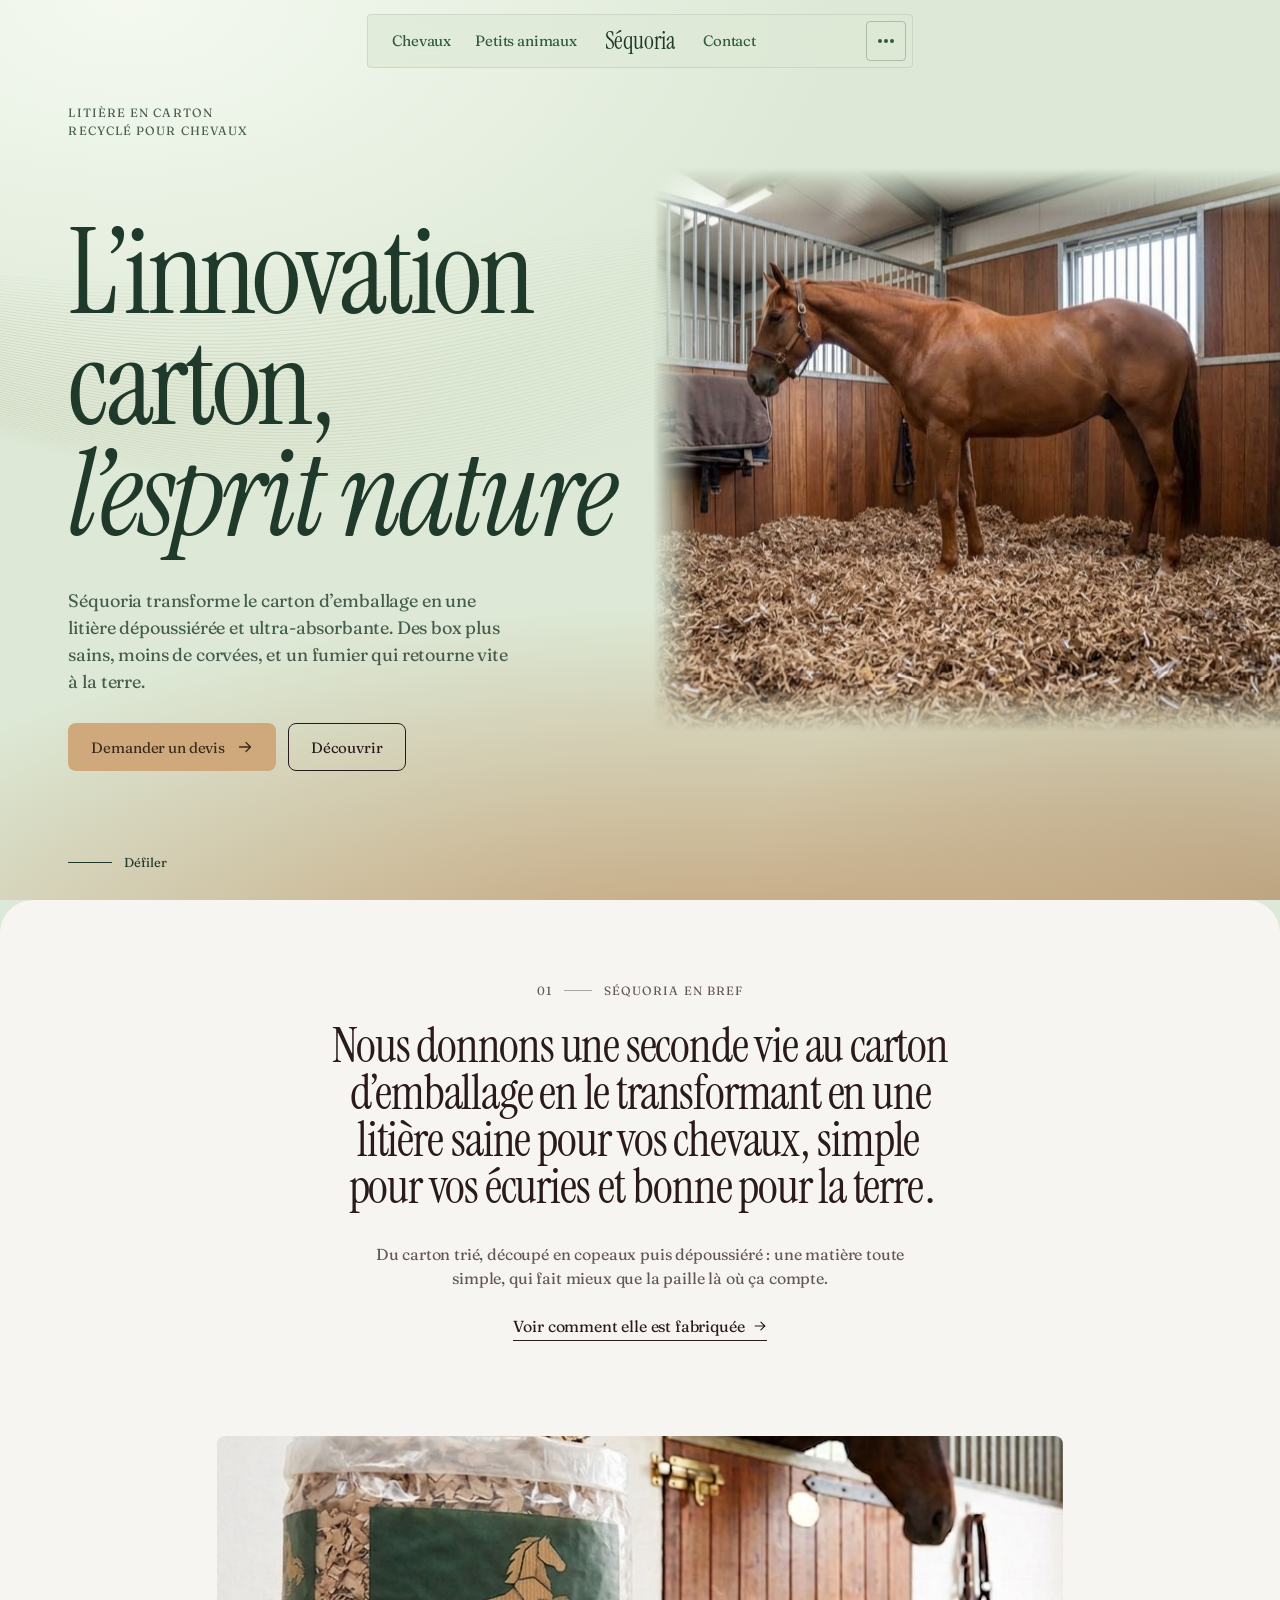
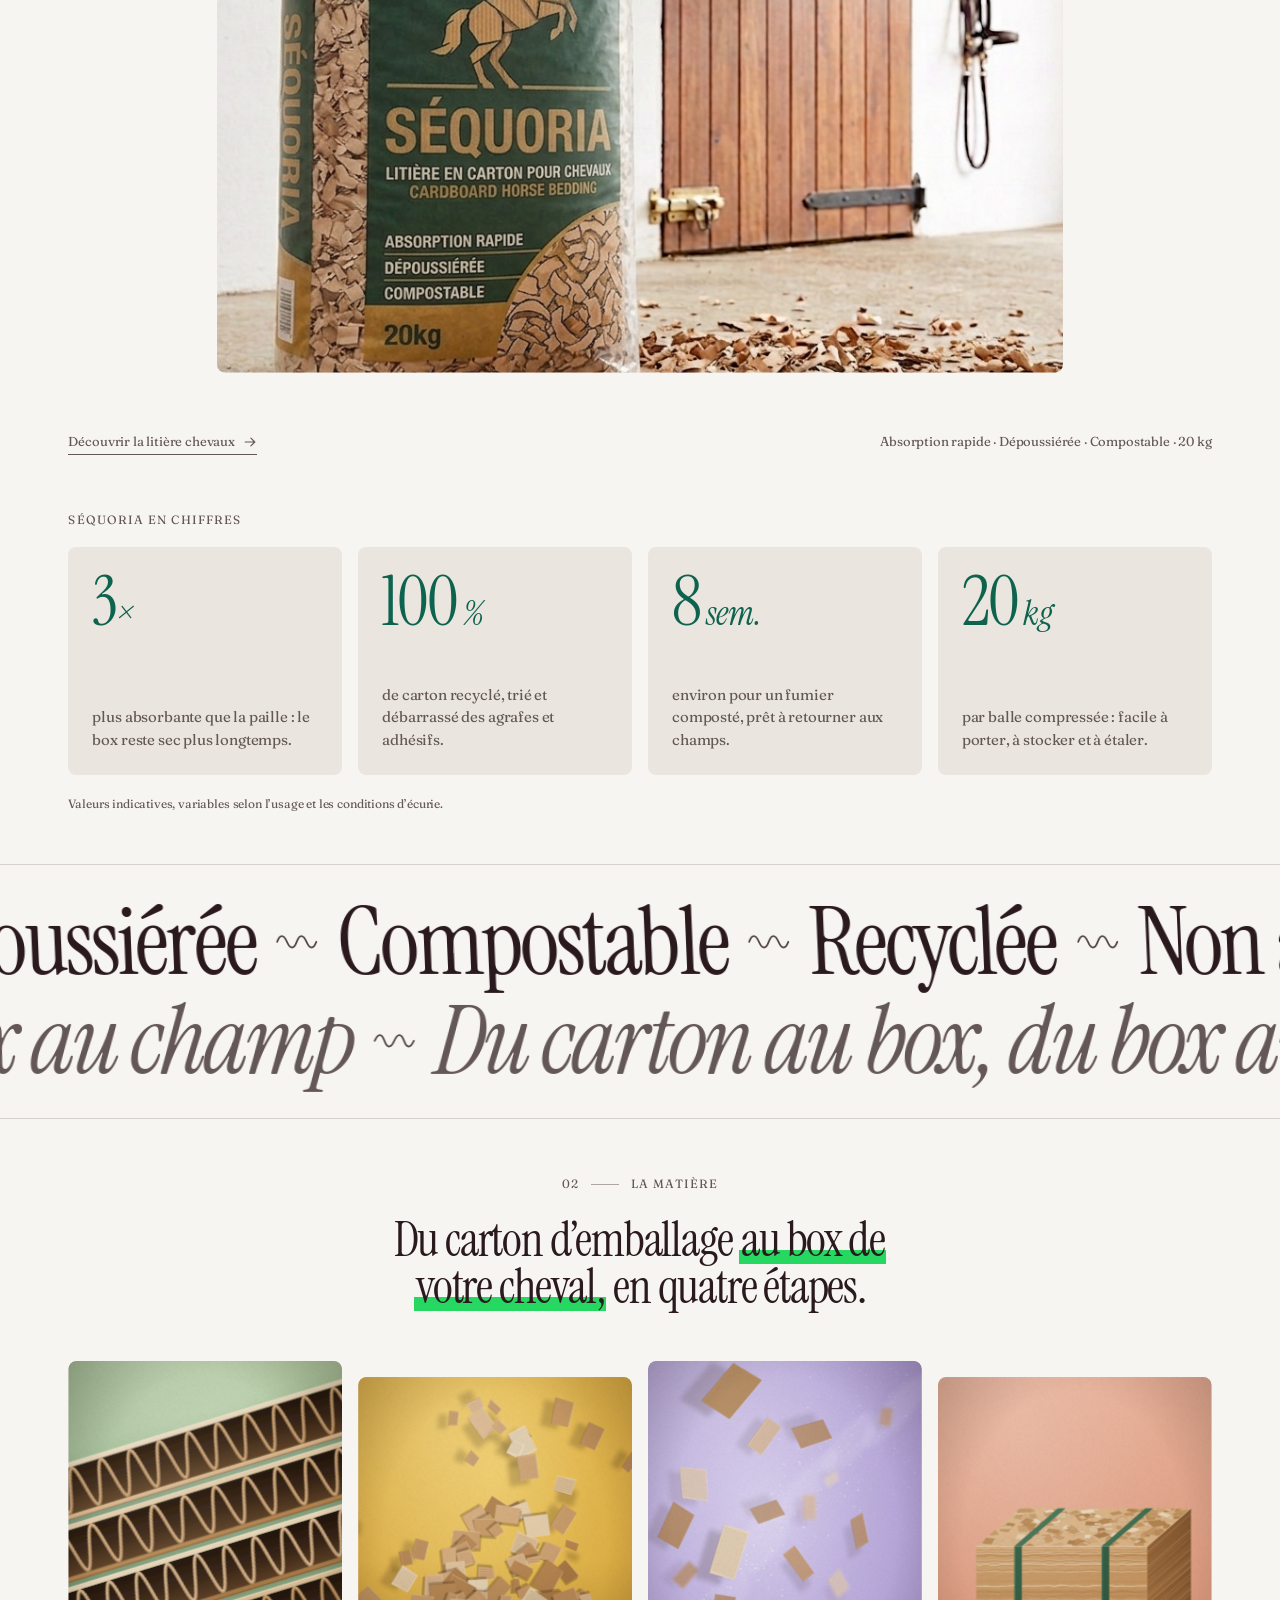
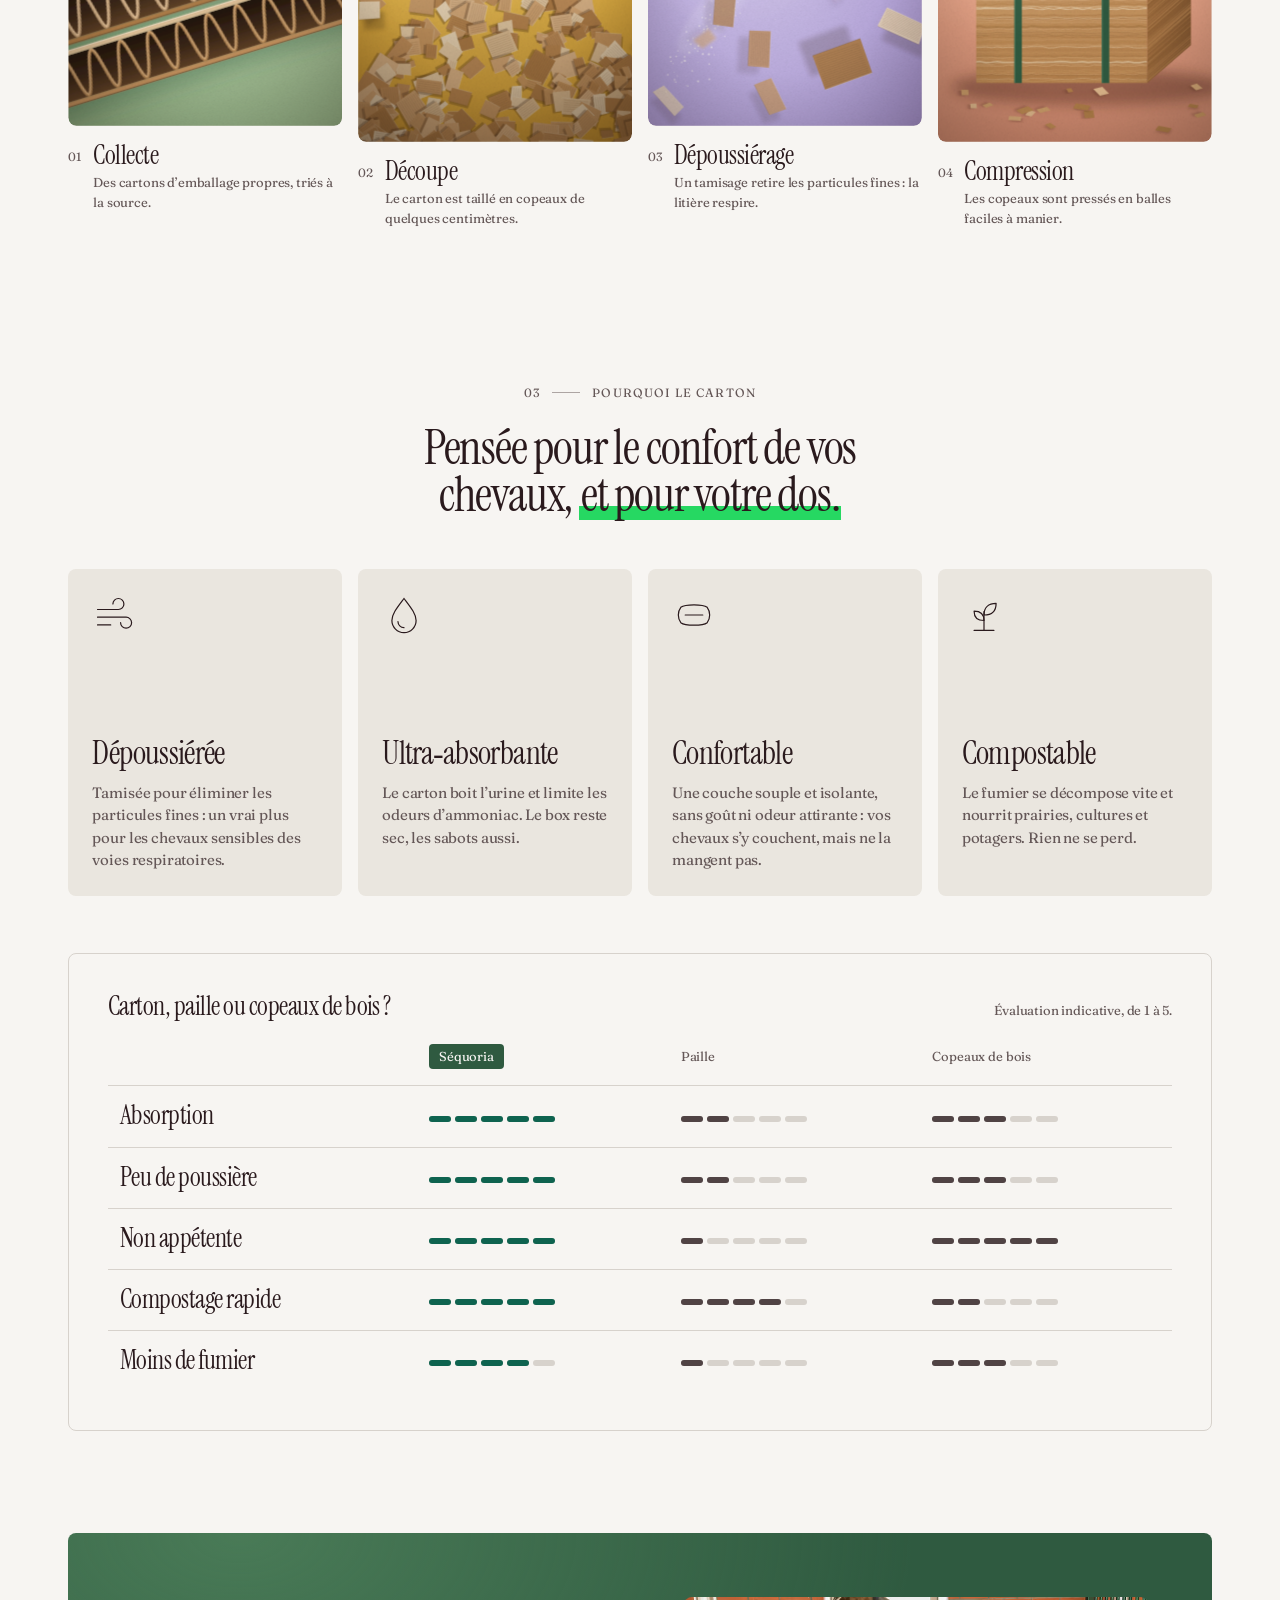
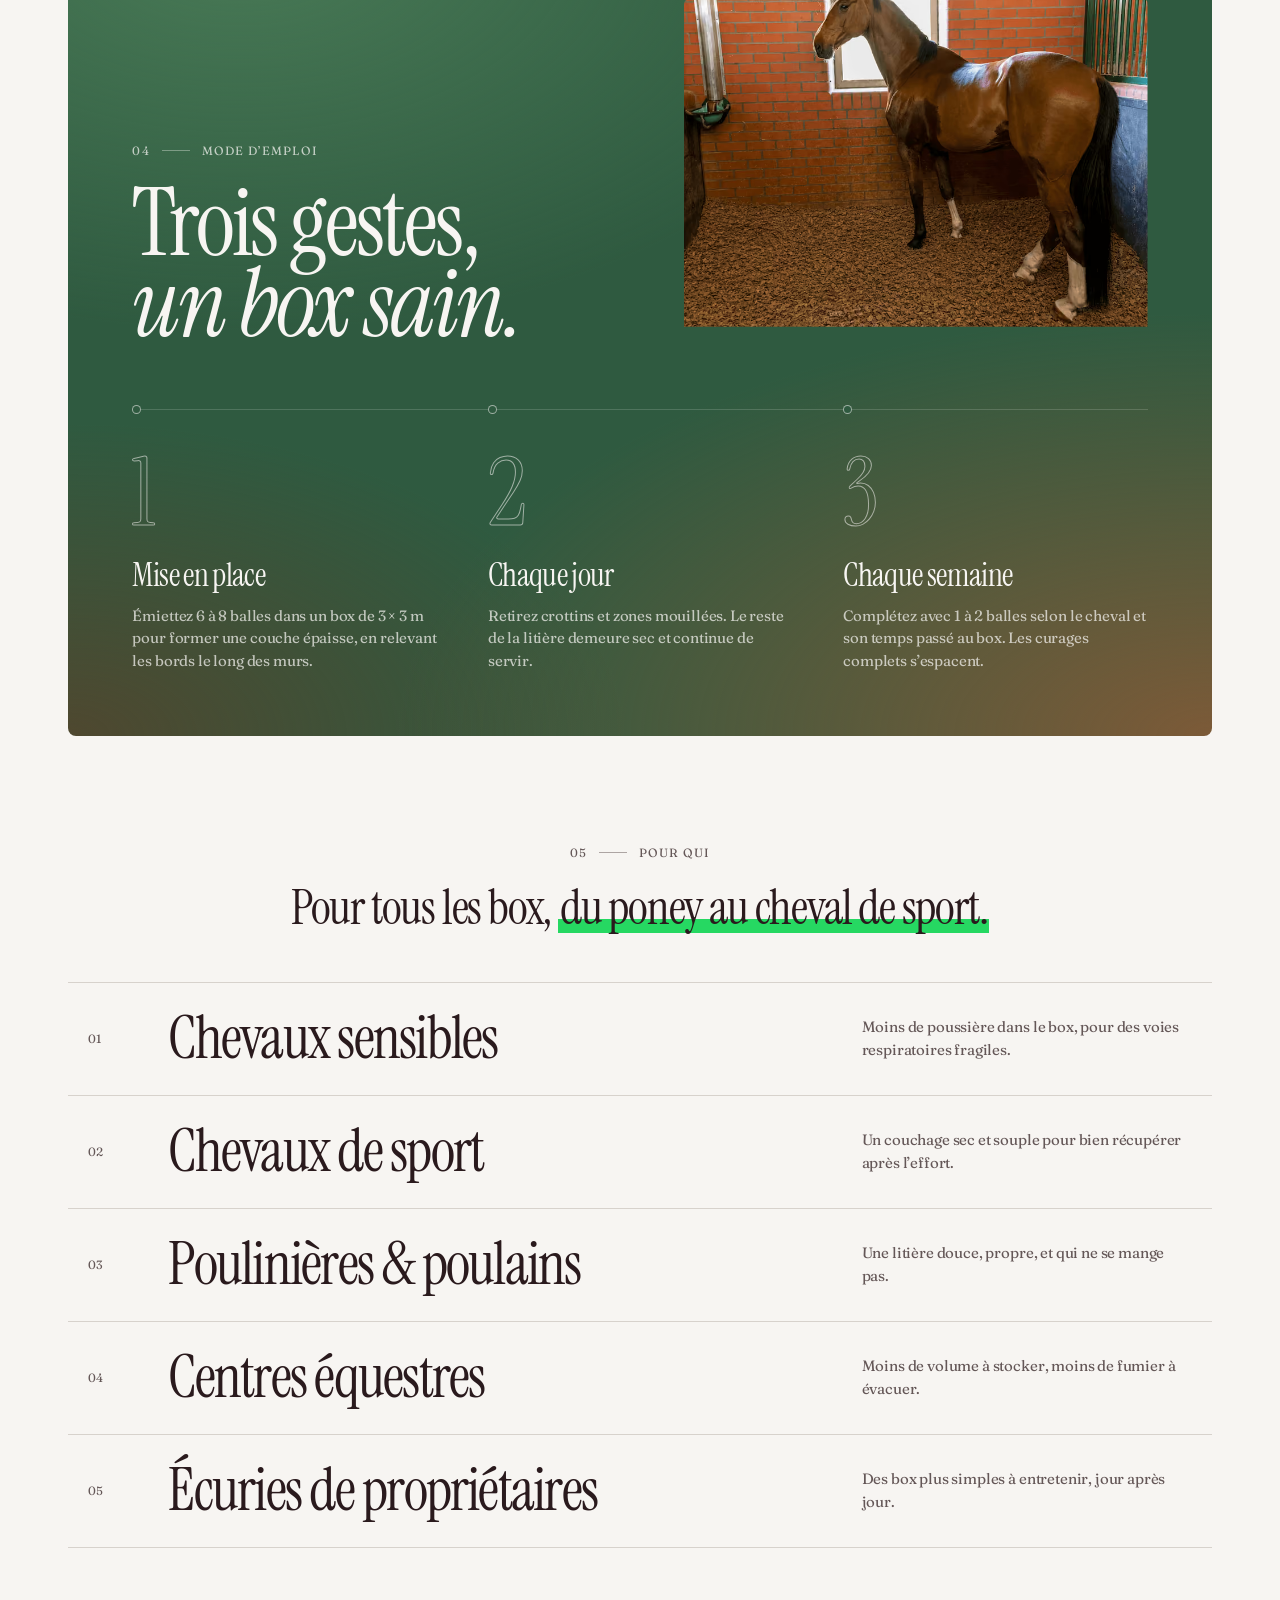
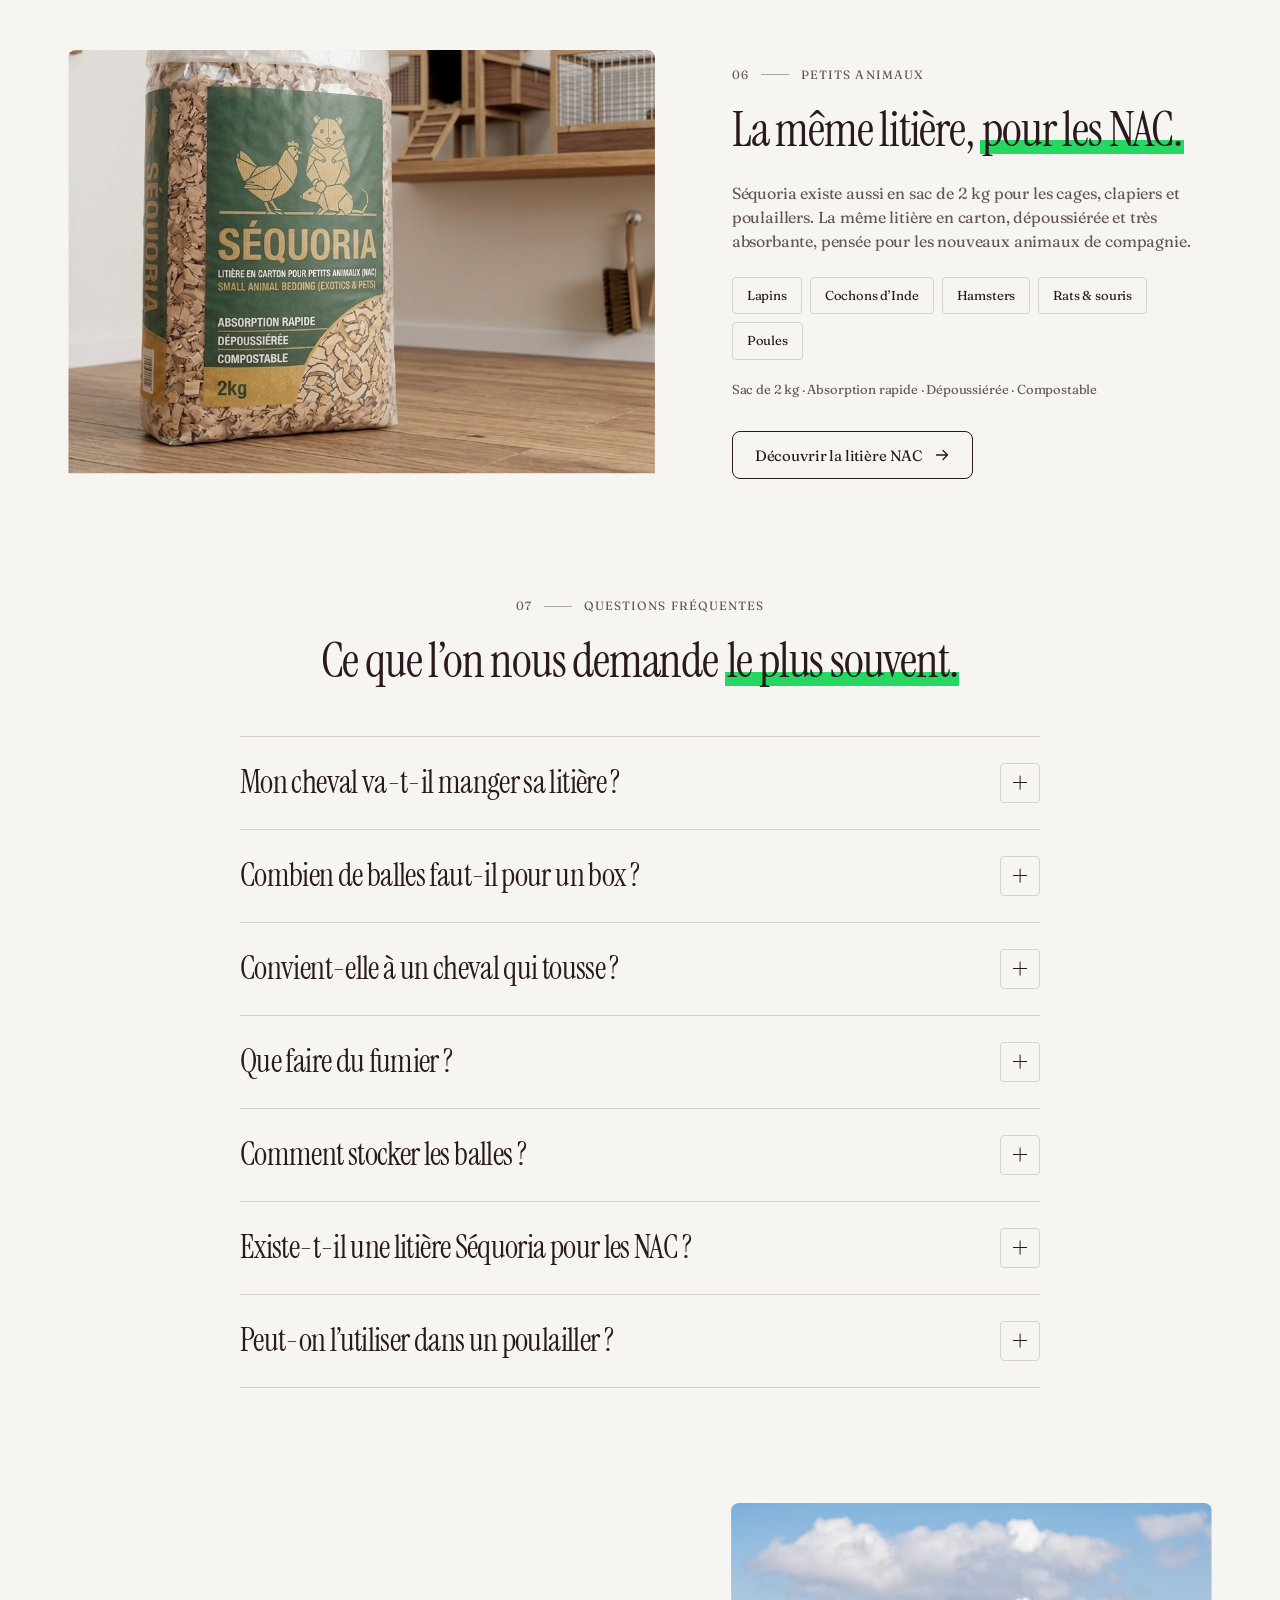
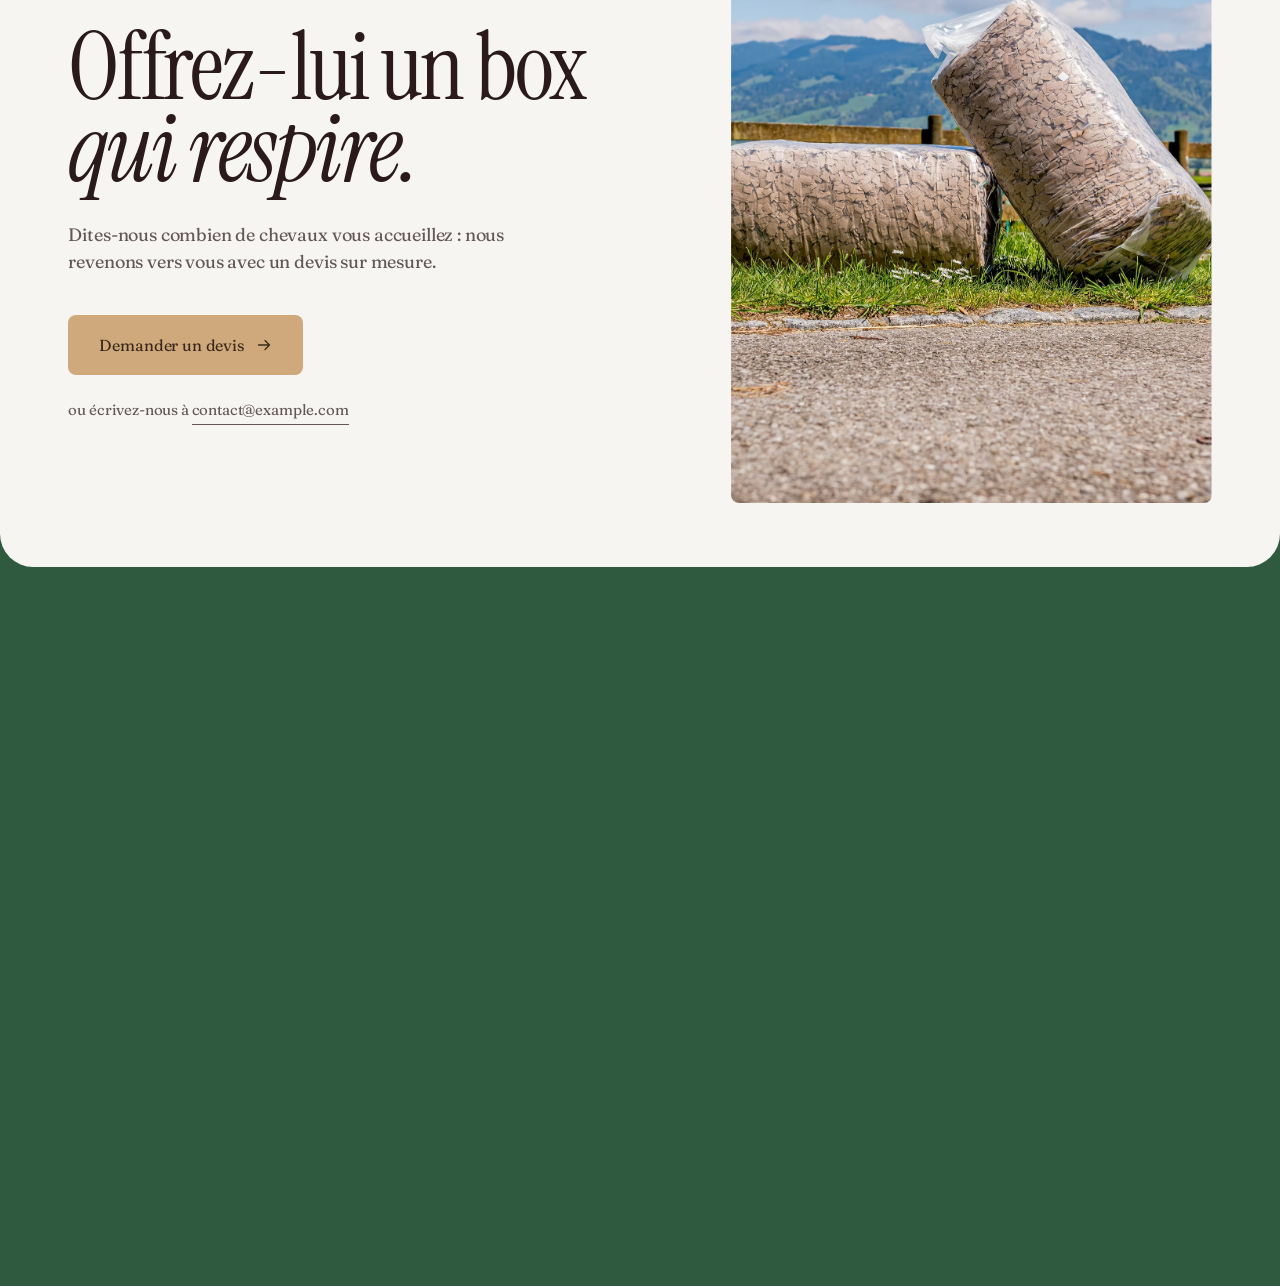
==== index.html @ 65fcdc46 "Site Séquoria : accueil animé, pages produits, contact et pages légales - Accueil animé (en-tête ave" ====
<!doctype html>
<html lang="fr">
<head>
  <meta charset="utf-8">
  <meta name="viewport" content="width=device-width, initial-scale=1, viewport-fit=cover">
  <title>Séquoria — Litière en carton recyclé pour chevaux et petits animaux</title>
  <meta name="description" content="Séquoria transforme le carton d’emballage en une litière dépoussiérée, ultra-absorbante et compostable, pour les chevaux et les petits animaux (NAC).">
  <meta name="theme-color" content="#dde9d8">
  <link rel="canonical" href="https://www.example.com/">
  <meta property="og:type" content="website">
  <meta property="og:locale" content="fr_FR">
  <meta property="og:site_name" content="Séquoria">
  <meta property="og:title" content="Séquoria — Litière en carton recyclé pour chevaux et petits animaux">
  <meta property="og:description" content="Séquoria transforme le carton d’emballage en une litière dépoussiérée, ultra-absorbante et compostable, pour les chevaux et les petits animaux (NAC).">
  <meta property="og:url" content="https://www.example.com/">
  <meta property="og:image" content="https://www.example.com/assets/img/og-image.jpg">
  <meta name="twitter:card" content="summary_large_image">
  <link rel="icon" href="assets/img/icons/favicon.svg" type="image/svg+xml">
  <link rel="apple-touch-icon" href="assets/img/icons/apple-touch-icon.png">
  <link rel="manifest" href="site.webmanifest">
  <link rel="preconnect" href="https://fonts.googleapis.com">
  <link rel="preconnect" href="https://fonts.gstatic.com" crossorigin>
  <link rel="stylesheet" href="https://fonts.googleapis.com/css2?family=Fraunces:opsz,wght,SOFT,WONK@9..144,300..500,0..100,0..1&family=Instrument+Serif:ital@0;1&display=swap">
  <link rel="stylesheet" href="assets/css/style.css?v=18">
  <script>
    document.documentElement.classList.add('js');
    // Filet de sécurité : si le script principal ne se charge pas, tout le contenu reste visible.
    setTimeout(function () { if (!window.siteReady) document.documentElement.classList.remove('js'); }, 3000);
  </script>
  <script src="assets/js/main.js?v=18" defer></script>
</head>
<body>
  <svg class="sprite" aria-hidden="true" focusable="false">
    <symbol id="i-arrow" viewBox="0 0 16 16"><path d="M2.5 8h11M9 3.5 13.5 8 9 12.5" fill="none" stroke="currentColor" stroke-width="1.3" stroke-linecap="round" stroke-linejoin="round"/></symbol>
    <symbol id="i-wave" viewBox="0 0 40 20"><path d="M2 10C4.9 3 8.1 3 11 10s6.1 7 9 0 6.1-7 9 0 6.1 7 9 0" fill="none" stroke="currentColor" stroke-width="1.6" stroke-linecap="round"/></symbol>
  </svg>

  <a class="skip-link" href="#contenu">Aller au contenu</a>

  <!-- ============ Navigation flottante ============ -->
  <header class="nav" data-nav>
    <nav class="nav__pill" aria-label="Navigation principale">
      <div class="nav__side">
        <a class="nav__link" href="litiere-chevaux/" data-roll>Chevaux</a>
        <a class="nav__link" href="litiere-nac/" data-roll>Petits animaux</a>
      </div>
      <a class="nav__brand" href="#top" aria-label="Séquoria, retour à l’accueil">
        <span data-roll>Séquoria</span>
      </a>
      <div class="nav__side nav__side--end">
        <a class="nav__link" href="contact/" data-roll>Contact</a>
        <button class="nav__toggle" type="button" aria-expanded="false" aria-controls="menu" aria-label="Ouvrir le menu">
          <span class="nav__dots" aria-hidden="true"><i></i><i></i><i></i></span>
        </button>
      </div>
    </nav>
  </header>

  <div class="menu" id="menu" hidden>
    <div class="menu__inner container">
      <ol class="menu__list">
        <li style="--i:0"><a class="menu__link" href="#top"><span class="menu__num">01</span><span class="menu__label">Accueil</span></a></li>
        <li style="--i:1"><a class="menu__link" href="litiere-chevaux/"><span class="menu__num">02</span><span class="menu__label">Litière chevaux</span></a></li>
        <li style="--i:2"><a class="menu__link" href="litiere-nac/"><span class="menu__num">03</span><span class="menu__label">Litière petits animaux</span></a></li>
        <li style="--i:3"><a class="menu__link" href="#usage"><span class="menu__num">04</span><span class="menu__label">Mode d’emploi</span></a></li>
        <li style="--i:4"><a class="menu__link" href="#faq"><span class="menu__num">05</span><span class="menu__label">Questions fréquentes</span></a></li>
        <li style="--i:5"><a class="menu__link" href="contact/"><span class="menu__num">06</span><span class="menu__label">Demander un devis</span></a></li>
      </ol>
      <div class="menu__foot">
        <p>Du carton au box, <em>du box au champ.</em></p>
        <a class="link link--light" href="mailto:contact@example.com">contact@example.com</a>
      </div>
    </div>
  </div>

  <main id="contenu">
    <!-- ============ Hero ============ -->
    <section class="hero" id="top" data-hero>
      <canvas class="hero__canvas" data-ribbon="hero" aria-hidden="true"></canvas>
      <div class="hero__visual">
        <img src="assets/img/photos/sequoria-cheval-copeaux.jpg" alt="Un cheval alezan dans son box, sur une épaisse litière de copeaux de carton" width="1264" height="843" fetchpriority="high" decoding="async">
      </div>
      <div class="hero__veil" aria-hidden="true"></div>
      <div class="hero__inner container">
        <div class="hero__top">
          <p class="hero__kicker" data-hero-fade>Litière en carton recyclé pour chevaux</p>
        </div>
        <div class="hero__main">
          <h1 class="hero__title">
            <span class="hero__line"><span class="hero__line-i">L’innovation</span></span>
            <span class="hero__line"><span class="hero__line-i">carton,</span></span>
            <span class="hero__line hero__line--accent"><em class="hero__line-i">l’esprit nature</em></span>
          </h1>
          <div class="hero__aside">
            <p class="hero__lead" data-hero-fade>Séquoria transforme le carton d’emballage en une litière dépoussiérée et ultra‑absorbante. Des box plus sains, moins de corvées, et un fumier qui retourne vite à la terre.</p>
            <div class="hero__actions" data-hero-fade>
              <a class="btn btn--primary" href="contact/" data-magnetic>
                <span class="btn__label" data-roll>Demander un devis</span>
                <span class="btn__icon" aria-hidden="true"><svg><use href="#i-arrow"/></svg><svg><use href="#i-arrow"/></svg></span>
              </a>
              <a class="btn btn--ghost" href="#manifeste" data-magnetic>
                <span class="btn__label" data-roll>Découvrir</span>
              </a>
            </div>
          </div>
        </div>
        <div class="hero__foot" data-hero-fade>
          <a class="hero__scroll" href="#manifeste"><span class="hero__scroll-line" aria-hidden="true"></span>Défiler</a>
        </div>
      </div>
    </section>

    <div class="sheet">
      <!-- ============ 01 — Manifeste ============ -->
      <section class="section manifesto" id="manifeste">
        <div class="container container--narrow center">
          <p class="kicker" data-reveal><span>01</span>Séquoria en bref</p>
          <h2 class="heading-lg statement" data-fill>Nous donnons une seconde vie au carton d’emballage en le transformant en une litière <mark>saine pour vos chevaux</mark>, <mark>simple pour vos écuries</mark> et <mark>bonne pour la terre</mark>.</h2>
          <p class="manifesto__text" data-reveal>Du carton trié, découpé en copeaux puis dépoussiéré&nbsp;: une matière toute simple, qui fait mieux que la paille là où ça compte.</p>
          <p class="manifesto__more" data-reveal><a class="link" href="#matiere">Voir comment elle est fabriquée <svg class="icon" aria-hidden="true"><use href="#i-arrow"/></svg></a></p>
        </div>
      </section>

      <!-- ============ Le produit ============ -->
      <section class="showcase" aria-label="Le sac Séquoria">
        <div class="container">
          <figure class="showcase__figure" data-showcase>
            <div class="showcase__frame">
              <img class="showcase__img" src="assets/img/photos/sequoria-sac-ecurie.jpg" alt="Un sac de litière Séquoria de 20 kg posé dans une écurie, un cheval à la porte de son box" width="1407" height="768" loading="lazy" decoding="async">
            </div>
            <figcaption class="showcase__cap" data-reveal>
              <a class="link" href="litiere-chevaux/">Découvrir la litière chevaux <svg class="icon" aria-hidden="true"><use href="#i-arrow"/></svg></a>
              <span>Absorption rapide · Dépoussiérée · Compostable · 20&nbsp;kg</span>
            </figcaption>
          </figure>
        </div>
      </section>

      <!-- ============ Chiffres clés ============ -->
      <!-- Chiffres indicatifs : à remplacer par les données réelles de votre produit. -->
      <section class="stats" aria-labelledby="stats-title">
        <div class="container">
          <p class="kicker" id="stats-title" data-reveal>Séquoria en chiffres</p>
          <ul class="stats__grid">
            <li data-reveal style="--i:0">
              <div class="stat">
                <p class="stat__num"><span data-count="3">3</span><span class="stat__unit">×</span></p>
                <p class="stat__label">plus absorbante que la paille&nbsp;: le box reste sec plus longtemps.</p>
              </div>
            </li>
            <li data-reveal style="--i:1">
              <div class="stat">
                <p class="stat__num"><span data-count="100">100</span><span class="stat__unit">&nbsp;%</span></p>
                <p class="stat__label">de carton recyclé, trié et débarrassé des agrafes et adhésifs.</p>
              </div>
            </li>
            <li data-reveal style="--i:2">
              <div class="stat">
                <p class="stat__num"><span data-count="8">8</span><span class="stat__unit">&nbsp;sem.</span></p>
                <p class="stat__label">environ pour un fumier composté, prêt à retourner aux champs.</p>
              </div>
            </li>
            <li data-reveal style="--i:3">
              <div class="stat">
                <p class="stat__num"><span data-count="20">20</span><span class="stat__unit">&nbsp;kg</span></p>
                <p class="stat__label">par balle compressée&nbsp;: facile à porter, à stocker et à étaler.</p>
              </div>
            </li>
          </ul>
          <p class="stats__note" data-reveal>Valeurs indicatives, variables selon l’usage et les conditions d’écurie.</p>
        </div>
      </section>

      <!-- ============ Bandeau typographique ============ -->
      <section class="band" aria-label="Les qualités de Séquoria">
        <div class="band__row" data-marquee="-1" data-marquee-speed="36">
          <div class="band__track">
            <span class="band__item">Absorbante</span><svg class="band__sep" aria-hidden="true"><use href="#i-wave"/></svg>
            <span class="band__item">Dépoussiérée</span><svg class="band__sep" aria-hidden="true"><use href="#i-wave"/></svg>
            <span class="band__item">Compostable</span><svg class="band__sep" aria-hidden="true"><use href="#i-wave"/></svg>
            <span class="band__item">Recyclée</span><svg class="band__sep" aria-hidden="true"><use href="#i-wave"/></svg>
            <span class="band__item">Non appétente</span><svg class="band__sep" aria-hidden="true"><use href="#i-wave"/></svg>
          </div>
        </div>
        <div class="band__row band__row--alt" data-marquee="1" data-marquee-speed="28">
          <div class="band__track">
            <span class="band__item"><em>Du carton au box, du box au champ</em></span><svg class="band__sep" aria-hidden="true"><use href="#i-wave"/></svg>
          </div>
        </div>
      </section>

      <!-- ============ 02 — La matière ============ -->
      <section class="section matiere" id="matiere">
        <div class="container">
          <header class="section-head center">
            <p class="kicker" data-reveal><span>02</span>La matière</p>
            <h2 class="heading-lg" data-split>Du carton d’emballage <mark>au box de votre cheval</mark>, en quatre étapes.</h2>
          </header>
          <!-- Visuels provisoires : remplacez les SVG par vos photos produit (format 3:4). -->
          <div class="specimens">
            <figure class="specimen" style="--i:0">
              <div class="specimen__frame"><div class="specimen__media"><img class="specimen__img" src="assets/img/illustrations/specimen-cannelure.svg" alt="Gros plan sur la tranche d’une pile de cartons ondulés" width="600" height="800" loading="lazy"></div></div>
              <figcaption class="specimen__cap"><span class="specimen__num">01</span><span class="specimen__title">Collecte</span><span class="specimen__text">Des cartons d’emballage propres, triés à la source.</span></figcaption>
            </figure>
            <figure class="specimen" style="--i:1" data-speed="-0.06">
              <div class="specimen__frame"><div class="specimen__media"><img class="specimen__img" src="assets/img/illustrations/specimen-copeaux.svg" alt="Un tas de copeaux de carton" width="600" height="800" loading="lazy"></div></div>
              <figcaption class="specimen__cap"><span class="specimen__num">02</span><span class="specimen__title">Découpe</span><span class="specimen__text">Le carton est taillé en copeaux de quelques centimètres.</span></figcaption>
            </figure>
            <figure class="specimen" style="--i:2">
              <div class="specimen__frame"><div class="specimen__media"><img class="specimen__img" src="assets/img/illustrations/specimen-depoussierage.svg" alt="Copeaux de carton en suspension, débarrassés de leur poussière" width="600" height="800" loading="lazy"></div></div>
              <figcaption class="specimen__cap"><span class="specimen__num">03</span><span class="specimen__title">Dépoussiérage</span><span class="specimen__text">Un tamisage retire les particules fines&nbsp;: la litière respire.</span></figcaption>
            </figure>
            <figure class="specimen" style="--i:3" data-speed="-0.06">
              <div class="specimen__frame"><div class="specimen__media"><img class="specimen__img" src="assets/img/illustrations/specimen-balle.svg" alt="Une balle de litière compressée et cerclée" width="600" height="800" loading="lazy"></div></div>
              <figcaption class="specimen__cap"><span class="specimen__num">04</span><span class="specimen__title">Compression</span><span class="specimen__text">Les copeaux sont pressés en balles faciles à manier.</span></figcaption>
            </figure>
          </div>
        </div>
      </section>

      <!-- ============ 03 — Avantages ============ -->
      <section class="section avantages" id="avantages">
        <div class="container">
          <header class="section-head center">
            <p class="kicker" data-reveal><span>03</span>Pourquoi le carton</p>
            <h2 class="heading-lg" data-split>Pensée pour le confort de vos chevaux, <mark>et pour votre dos</mark>.</h2>
          </header>
          <ul class="benefits">
            <li data-reveal style="--i:0">
              <article class="benefit">
                <svg class="benefit__icon" viewBox="0 0 40 40" aria-hidden="true"><path pathLength="1" d="M5 15h19a5 5 0 1 0-5-5"/><path pathLength="1" d="M5 22h26a5 5 0 1 1-5 5"/><path pathLength="1" d="M5 29h12"/></svg>
                <h3 class="benefit__title">Dépoussiérée</h3>
                <p class="benefit__text">Tamisée pour éliminer les particules fines&nbsp;: un vrai plus pour les chevaux sensibles des voies respiratoires.</p>
              </article>
            </li>
            <li data-reveal style="--i:1">
              <article class="benefit">
                <svg class="benefit__icon" viewBox="0 0 40 40" aria-hidden="true"><path pathLength="1" d="M20 5c6 8 11 14 11 20a11 11 0 0 1-22 0c0-6 5-12 11-20Z"/><path pathLength="1" d="M14.5 26a5.5 5.5 0 0 0 5.5 5.5"/></svg>
                <h3 class="benefit__title">Ultra‑absorbante</h3>
                <p class="benefit__text">Le carton boit l’urine et limite les odeurs d’ammoniac. Le box reste sec, les sabots aussi.</p>
              </article>
            </li>
            <li data-reveal style="--i:2">
              <article class="benefit">
                <svg class="benefit__icon" viewBox="0 0 40 40" aria-hidden="true"><path pathLength="1" d="M8 13c4-3 20-3 24 0 3 4 3 10 0 14-4 3-20 3-24 0-3-4-3-10 0-14Z"/><path pathLength="1" d="M12 20h16"/></svg>
                <h3 class="benefit__title">Confortable</h3>
                <p class="benefit__text">Une couche souple et isolante, sans goût ni odeur attirante&nbsp;: vos chevaux s’y couchent, mais ne la mangent pas.</p>
              </article>
            </li>
            <li data-reveal style="--i:3">
              <article class="benefit">
                <svg class="benefit__icon" viewBox="0 0 40 40" aria-hidden="true"><path pathLength="1" d="M20 34V17"/><path pathLength="1" d="M20 20c0-6.5 4-10.5 11-10.5 0 7-4 10.5-11 10.5Z"/><path pathLength="1" d="M20 25c0-5-3-8.5-9-8.5 0 5.5 3 8.5 9 8.5Z"/><path pathLength="1" d="M11 34h18"/></svg>
                <h3 class="benefit__title">Compostable</h3>
                <p class="benefit__text">Le fumier se décompose vite et nourrit prairies, cultures et potagers. Rien ne se perd.</p>
              </article>
            </li>
          </ul>

          <!-- Évaluation indicative : à valider avec vos propres essais. -->
          <div class="compare" data-reveal>
            <div class="compare__head">
              <h3 class="heading-sm">Carton, paille ou copeaux de bois&nbsp;?</h3>
              <p class="compare__note">Évaluation indicative, de 1 à 5.</p>
            </div>
            <table class="compare__table">
              <thead>
                <tr>
                  <th scope="col"><span class="sr-only">Critère</span></th>
                  <th scope="col" class="is-us"><span class="tag">Séquoria</span></th>
                  <th scope="col">Paille</th>
                  <th scope="col">Copeaux de bois</th>
                </tr>
              </thead>
              <tbody>
                <tr>
                  <th scope="row">Absorption</th>
                  <td class="is-us"><span class="rating" data-v="5" role="img" aria-label="5 sur 5"><i></i><i></i><i></i><i></i><i></i></span></td>
                  <td><span class="rating" data-v="2" role="img" aria-label="2 sur 5"><i></i><i></i><i></i><i></i><i></i></span></td>
                  <td><span class="rating" data-v="3" role="img" aria-label="3 sur 5"><i></i><i></i><i></i><i></i><i></i></span></td>
                </tr>
                <tr>
                  <th scope="row">Peu de poussière</th>
                  <td class="is-us"><span class="rating" data-v="5" role="img" aria-label="5 sur 5"><i></i><i></i><i></i><i></i><i></i></span></td>
                  <td><span class="rating" data-v="2" role="img" aria-label="2 sur 5"><i></i><i></i><i></i><i></i><i></i></span></td>
                  <td><span class="rating" data-v="3" role="img" aria-label="3 sur 5"><i></i><i></i><i></i><i></i><i></i></span></td>
                </tr>
                <tr>
                  <th scope="row">Non appétente</th>
                  <td class="is-us"><span class="rating" data-v="5" role="img" aria-label="5 sur 5"><i></i><i></i><i></i><i></i><i></i></span></td>
                  <td><span class="rating" data-v="1" role="img" aria-label="1 sur 5"><i></i><i></i><i></i><i></i><i></i></span></td>
                  <td><span class="rating" data-v="5" role="img" aria-label="5 sur 5"><i></i><i></i><i></i><i></i><i></i></span></td>
                </tr>
                <tr>
                  <th scope="row">Compostage rapide</th>
                  <td class="is-us"><span class="rating" data-v="5" role="img" aria-label="5 sur 5"><i></i><i></i><i></i><i></i><i></i></span></td>
                  <td><span class="rating" data-v="4" role="img" aria-label="4 sur 5"><i></i><i></i><i></i><i></i><i></i></span></td>
                  <td><span class="rating" data-v="2" role="img" aria-label="2 sur 5"><i></i><i></i><i></i><i></i><i></i></span></td>
                </tr>
                <tr>
                  <th scope="row">Moins de fumier</th>
                  <td class="is-us"><span class="rating" data-v="4" role="img" aria-label="4 sur 5"><i></i><i></i><i></i><i></i><i></i></span></td>
                  <td><span class="rating" data-v="1" role="img" aria-label="1 sur 5"><i></i><i></i><i></i><i></i><i></i></span></td>
                  <td><span class="rating" data-v="3" role="img" aria-label="3 sur 5"><i></i><i></i><i></i><i></i><i></i></span></td>
                </tr>
              </tbody>
            </table>
          </div>
        </div>
      </section>

      <!-- ============ 04 — Mode d'emploi ============ -->
      <section class="section usage" id="usage">
        <div class="container">
          <div class="usage__panel" data-usage>
            <div class="usage__intro">
              <header class="usage__head">
                <p class="kicker kicker--light" data-reveal><span>04</span>Mode d’emploi</p>
                <h2 class="display" data-split>Trois gestes, <em>un box sain.</em></h2>
              </header>
              <figure class="photo usage__photo" data-photo>
                <div class="photo__media" data-speed="-0.05">
                  <picture>
                    <source type="image/avif" srcset="assets/img/photos/sequoria-box-cheval.avif">
                    <img src="assets/img/photos/sequoria-box-cheval.jpg" alt="Un cheval bai dans un box paillé avec la litière en carton" width="1080" height="710" loading="lazy" decoding="async">
                  </picture>
                </div>
              </figure>
            </div>
            <div class="usage__body">
              <div class="usage__track" aria-hidden="true"><span class="usage__fill"></span></div>
              <ol class="steps">
                <li class="step">
                  <span class="step__num" aria-hidden="true">1</span>
                  <h3 class="step__title">Mise en place</h3>
                  <p class="step__text">Émiettez 6 à 8 balles dans un box de 3&nbsp;×&nbsp;3&nbsp;m pour former une couche épaisse, en relevant les bords le long des murs.</p>
                </li>
                <li class="step">
                  <span class="step__num" aria-hidden="true">2</span>
                  <h3 class="step__title">Chaque jour</h3>
                  <p class="step__text">Retirez crottins et zones mouillées. Le reste de la litière demeure sec et continue de servir.</p>
                </li>
                <li class="step">
                  <span class="step__num" aria-hidden="true">3</span>
                  <h3 class="step__title">Chaque semaine</h3>
                  <p class="step__text">Complétez avec 1 à 2 balles selon le cheval et son temps passé au box. Les curages complets s’espacent.</p>
                </li>
              </ol>
            </div>
          </div>
        </div>
      </section>

      <!-- ============ 05 — Pour qui ============ -->
      <section class="section audience" id="pour-qui">
        <div class="container">
          <header class="section-head center">
            <p class="kicker" data-reveal><span>05</span>Pour qui</p>
            <h2 class="heading-lg" data-split>Pour tous les box, <mark>du poney au cheval de sport</mark>.</h2>
          </header>
          <ul class="audience__list">
            <li class="audience__item" data-reveal style="--i:0">
              <span class="audience__num">01</span>
              <span class="audience__title">Chevaux sensibles</span>
              <span class="audience__desc">Moins de poussière dans le box, pour des voies respiratoires fragiles.</span>
            </li>
            <li class="audience__item" data-reveal style="--i:1">
              <span class="audience__num">02</span>
              <span class="audience__title">Chevaux de sport</span>
              <span class="audience__desc">Un couchage sec et souple pour bien récupérer après l’effort.</span>
            </li>
            <li class="audience__item" data-reveal style="--i:2">
              <span class="audience__num">03</span>
              <span class="audience__title">Poulinières &amp; poulains</span>
              <span class="audience__desc">Une litière douce, propre, et qui ne se mange pas.</span>
            </li>
            <li class="audience__item" data-reveal style="--i:3">
              <span class="audience__num">04</span>
              <span class="audience__title">Centres équestres</span>
              <span class="audience__desc">Moins de volume à stocker, moins de fumier à évacuer.</span>
            </li>
            <li class="audience__item" data-reveal style="--i:4">
              <span class="audience__num">05</span>
              <span class="audience__title">Écuries de propriétaires</span>
              <span class="audience__desc">Des box plus simples à entretenir, jour après jour.</span>
            </li>
          </ul>
        </div>
      </section>

      <!-- ============ 06 — Petits animaux (NAC) ============ -->
      <section class="section nac" id="nac">
        <div class="container nac__grid">
          <figure class="photo nac__photo" data-photo>
            <div class="photo__media" data-speed="-0.05">
              <img src="assets/img/photos/sequoria-nac-sac.jpg" alt="Un sac de 2 kg de litière Séquoria pour petits animaux, devant une étagère avec un clapier et une cage" width="1407" height="768" loading="lazy" decoding="async">
            </div>
          </figure>
          <div class="nac__content">
            <p class="kicker" data-reveal><span>06</span>Petits animaux</p>
            <h2 class="heading-lg" data-split>La même litière, <mark>pour les NAC</mark>.</h2>
            <p class="nac__text" data-reveal>Séquoria existe aussi en sac de 2&nbsp;kg pour les cages, clapiers et poulaillers. La même litière en carton, dépoussiérée et très absorbante, pensée pour les nouveaux animaux de compagnie.</p>
            <ul class="nac__animals" aria-label="Animaux concernés" data-reveal>
              <li>Lapins</li>
              <li>Cochons d’Inde</li>
              <li>Hamsters</li>
              <li>Rats &amp; souris</li>
              <li>Poules</li>
            </ul>
            <p class="nac__meta" data-reveal>Sac de 2&nbsp;kg · Absorption rapide · Dépoussiérée · Compostable</p>
            <div class="nac__actions" data-reveal>
              <a class="btn btn--ghost" href="litiere-nac/" data-magnetic>
                <span class="btn__label" data-roll>Découvrir la litière NAC</span>
                <span class="btn__icon" aria-hidden="true"><svg><use href="#i-arrow"/></svg><svg><use href="#i-arrow"/></svg></span>
              </a>
            </div>
          </div>
        </div>
      </section>

      <!-- ============ 07 — FAQ ============ -->
      <section class="section faq" id="faq">
        <div class="container container--narrow">
          <header class="section-head center">
            <p class="kicker" data-reveal><span>07</span>Questions fréquentes</p>
            <h2 class="heading-lg" data-split>Ce que l’on nous demande <mark>le plus souvent</mark>.</h2>
          </header>
          <div class="faq__list">
            <div class="faq__item" data-reveal style="--i:0">
              <h3 class="faq__h"><button class="faq__q" type="button" aria-expanded="false" aria-controls="faq-a1" id="faq-q1"><span>Mon cheval va-t-il manger sa litière&nbsp;?</span><span class="faq__icon" aria-hidden="true"></span></button></h3>
              <div class="faq__a" id="faq-a1" role="region" aria-labelledby="faq-q1"><div class="faq__a-inner"><p>C’est rare&nbsp;: le carton n’a ni goût ni odeur attirante, contrairement à la paille. Observez simplement votre cheval les premiers jours, comme pour tout changement de litière.</p></div></div>
            </div>
            <div class="faq__item" data-reveal style="--i:1">
              <h3 class="faq__h"><button class="faq__q" type="button" aria-expanded="false" aria-controls="faq-a2" id="faq-q2"><span>Combien de balles faut-il pour un box&nbsp;?</span><span class="faq__icon" aria-hidden="true"></span></button></h3>
              <div class="faq__a" id="faq-a2" role="region" aria-labelledby="faq-q2"><div class="faq__a-inner"><p>Comptez en moyenne 6 à 8 balles pour la mise en place d’un box de 3&nbsp;×&nbsp;3&nbsp;m, puis 1 à 2 balles par semaine. Les besoins varient selon le cheval et le temps qu’il passe au box.</p></div></div>
            </div>
            <div class="faq__item" data-reveal style="--i:2">
              <h3 class="faq__h"><button class="faq__q" type="button" aria-expanded="false" aria-controls="faq-a3" id="faq-q3"><span>Convient-elle à un cheval qui tousse&nbsp;?</span><span class="faq__icon" aria-hidden="true"></span></button></h3>
              <div class="faq__a" id="faq-a3" role="region" aria-labelledby="faq-q3"><div class="faq__a-inner"><p>Dépoussiérée, elle est souvent choisie pour les chevaux sensibles des voies respiratoires. Pour un cheval souffrant d’asthme équin, demandez toujours conseil à votre vétérinaire.</p></div></div>
            </div>
            <div class="faq__item" data-reveal style="--i:3">
              <h3 class="faq__h"><button class="faq__q" type="button" aria-expanded="false" aria-controls="faq-a4" id="faq-q4"><span>Que faire du fumier&nbsp;?</span><span class="faq__icon" aria-hidden="true"></span></button></h3>
              <div class="faq__a" id="faq-a4" role="region" aria-labelledby="faq-q4"><div class="faq__a-inner"><p>Il se composte rapidement et s’épand sur prairies, cultures ou potagers. Un agriculteur ou un maraîcher voisin sera souvent ravi de le récupérer.</p></div></div>
            </div>
            <div class="faq__item" data-reveal style="--i:4">
              <h3 class="faq__h"><button class="faq__q" type="button" aria-expanded="false" aria-controls="faq-a5" id="faq-q5"><span>Comment stocker les balles&nbsp;?</span><span class="faq__icon" aria-hidden="true"></span></button></h3>
              <div class="faq__a" id="faq-a5" role="region" aria-labelledby="faq-q5"><div class="faq__a-inner"><p>Au sec et à l’abri de la pluie, idéalement sur palette. Compressées, elles prennent bien moins de place qu’un stock de paille.</p></div></div>
            </div>
            <div class="faq__item" data-reveal style="--i:5">
              <h3 class="faq__h"><button class="faq__q" type="button" aria-expanded="false" aria-controls="faq-a6" id="faq-q6"><span>Existe-t-il une litière Séquoria pour les NAC&nbsp;?</span><span class="faq__icon" aria-hidden="true"></span></button></h3>
              <div class="faq__a" id="faq-a6" role="region" aria-labelledby="faq-q6"><div class="faq__a-inner"><p>Oui&nbsp;: Séquoria existe en sac de 2&nbsp;kg pour les lapins, cochons d’Inde, hamsters, rats ou souris. C’est la même litière en carton, dépoussiérée et très absorbante, dans un format adapté aux cages et aux clapiers.</p></div></div>
            </div>
            <div class="faq__item" data-reveal style="--i:6">
              <h3 class="faq__h"><button class="faq__q" type="button" aria-expanded="false" aria-controls="faq-a7" id="faq-q7"><span>Peut-on l’utiliser dans un poulailler&nbsp;?</span><span class="faq__icon" aria-hidden="true"></span></button></h3>
              <div class="faq__a" id="faq-a7" role="region" aria-labelledby="faq-q7"><div class="faq__a-inner"><p>Oui. Étalée en couche épaisse au sol ou dans les pondoirs, elle absorbe l’humidité des fientes et limite les odeurs, puis se composte avec elles au jardin.</p></div></div>
            </div>
          </div>
        </div>
      </section>

      <!-- ============ 08 — Contact ============ -->
      <section class="section cta" id="contact">
        <div class="container cta__grid">
          <div class="cta__content">
            <p class="kicker" data-reveal><span>08</span>Passer au carton</p>
            <h2 class="display" data-split>Offrez-lui un box <em>qui respire.</em></h2>
            <p class="cta__text" data-reveal>Dites-nous combien de chevaux vous accueillez&nbsp;: nous revenons vers vous avec un devis sur mesure.</p>
            <div class="cta__actions" data-reveal>
              <a class="btn btn--primary btn--lg" href="contact/" data-magnetic>
                <span class="btn__label" data-roll>Demander un devis</span>
                <span class="btn__icon" aria-hidden="true"><svg><use href="#i-arrow"/></svg><svg><use href="#i-arrow"/></svg></span>
              </a>
            </div>
            <p class="cta__small" data-reveal>ou écrivez-nous à <a class="link" href="mailto:contact@example.com">contact@example.com</a></p>
          </div>
          <figure class="photo cta__photo" data-photo>
            <div class="photo__media" data-speed="-0.06">
              <picture>
                <source type="image/avif" srcset="assets/img/photos/sequoria-balles-nature.avif">
                <img src="assets/img/photos/sequoria-balles-nature.jpg" alt="Deux balles de litière Séquoria posées dans l’herbe, devant une clôture et des montagnes" width="1101" height="1376" loading="lazy" decoding="async">
              </picture>
            </div>
          </figure>
        </div>
      </section>
    </div>
  </main>

  <!-- ============ Pied de page ============ -->
  <footer class="footer" data-footer>
    <canvas class="footer__canvas" data-ribbon="footer" aria-hidden="true"></canvas>
    <div class="footer__inner container">
      <div class="footer__grid">
        <p class="footer__tagline">Du carton au box,<br><em>du box au champ.</em></p>
        <nav class="footer__col" aria-label="Plan du site">
          <p class="footer__label">Litière</p>
          <ul>
            <li><a href="litiere-chevaux/" data-roll>Litière chevaux</a></li>
            <li><a href="litiere-nac/" data-roll>Petits animaux</a></li>
            <li><a href="#usage" data-roll>Mode d’emploi</a></li>
            <li><a href="#faq" data-roll>Questions</a></li>
          </ul>
        </nav>
        <div class="footer__col">
          <p class="footer__label">Contact</p>
          <ul>
            <li><a href="mailto:contact@example.com" data-roll>contact@example.com</a></li>
            <li><a href="contact/" data-roll>Demander un devis</a></li>
          </ul>
        </div>
        <div class="footer__col">
          <p class="footer__label">Suivre</p>
          <!-- Remplacez « # » par l’adresse de vos comptes. -->
          <ul>
            <li><a href="#" data-roll>Instagram</a></li>
            <li><a href="#" data-roll>Facebook</a></li>
            <li><a href="#" data-roll>LinkedIn</a></li>
          </ul>
        </div>
      </div>
      <p class="footer__brand" aria-hidden="true">Séquoria</p>
      <div class="footer__bottom">
        <p>© <span data-year>2026</span> Séquoria — Litière en carton recyclé</p>
        <ul>
          <li><a href="mentions-legales/" data-roll>Mentions légales</a></li>
          <li><a href="confidentialite/" data-roll>Confidentialité</a></li>
          <li><a href="#top" data-roll>Haut de page ↑</a></li>
        </ul>
      </div>
    </div>
  </footer>
</body>
</html>
---- assets/css/style.css ----
/* ==========================================================================
   Séquoria — litière en carton pour chevaux
   Direction artistique : « serre botanique sur parchemin »
   Crème en toile de fond, des pièces vert forêt réchauffées de brun,
   le vert vif réservé à l'action.
   ========================================================================== */

/* ---------- 1. Tokens ---------- */
:root {
  --color-bone-linen: #f7f5f2;
  --color-oat-milk: #eae6df;
  --color-driftwood: #d7d2cc;
  --color-ash-mauve: #645757;
  --color-mahogany-hush: #504344;
  --color-obsidian-plum: #2a1a1d;
  --color-lime-pulse: #26d862;
  --color-peacock-teal: #0e634f;

  /* Palette Séquoria : un vert forêt éclairci, réchauffé par des bruns bois et kraft. */
  --color-forest: #2f5a40;
  --color-moss: #4f8059;
  --color-bark: #7a5536;
  --color-walnut: #3b2a1c;
  --color-kraft: #cfa97b;

  /* Dégradé « nature » des grandes surfaces sombres : vert tendre en haut, brun en bas. */
  --gradient-nature:
    radial-gradient(115% 85% at 100% 100%, rgb(128 90 55 / .95) 0%, rgb(128 90 55 / 0) 62%),
    radial-gradient(75% 60% at 0% 100%, rgb(92 64 40 / .7) 0%, rgb(92 64 40 / 0) 65%),
    radial-gradient(95% 80% at 15% 0%, rgb(84 136 96 / .7) 0%, rgb(84 136 96 / 0) 62%),
    var(--color-forest);

  /* Hero : le vert éclairci au maximum, réchauffé en brun carton vers le bas. */
  --gradient-hero:
    radial-gradient(130% 75% at 55% 112%, rgb(190 146 100 / .9) 0%, rgb(190 146 100 / 0) 60%),
    radial-gradient(60% 50% at 100% 100%, rgb(160 116 74 / .5) 0%, rgb(160 116 74 / 0) 70%),
    radial-gradient(90% 75% at 10% 0%, rgb(246 250 242 / .95) 0%, rgb(246 250 242 / 0) 62%),
    #dde9d6;
  --hero-ink: #1f3a2b;
  --hero-ink-soft: rgb(31 58 43 / .8);
  --hero-rule: rgb(31 58 43 / .18);

  --cream-88: rgba(247, 245, 242, .88);
  --cream-72: rgba(247, 245, 242, .72);
  --cream-56: rgba(247, 245, 242, .56);
  --cream-16: rgba(247, 245, 242, .16);

  --font-display: "Instrument Serif", "DM Serif Display", Georgia, "Times New Roman", serif;
  --font-text: "Fraunces", "DM Serif Text", Georgia, "Times New Roman", serif;

  --text-display-xl: clamp(3.5rem, 9.4vw, 8.75rem);
  --text-display: clamp(3.25rem, 7.4vw, 6.5rem);
  --text-heading-lg: clamp(2.125rem, 3.8vw, 3rem);
  --text-heading: clamp(1.625rem, 2.5vw, 2rem);
  --text-heading-sm: clamp(1.375rem, 2vw, 1.625rem);
  --text-body-lg: 1.125rem;
  --text-body: 1rem;
  --text-small: .9375rem;
  --text-label: .8125rem;
  --text-caption: .75rem;

  --gutter: clamp(16px, 5.35vw, 77px);
  --page-max-width: 1200px;
  --section-pad: clamp(32px, 4vw, 56px);
  --radius-sm: 4px;
  --radius: 8px;
  --sheet-radius: clamp(18px, 2.6vw, 36px);

  --ease-out: cubic-bezier(.16, 1, .3, 1);
  --ease-in-out: cubic-bezier(.65, 0, .35, 1);
  --ease-back: cubic-bezier(.34, 1.5, .64, 1);
}

/* ---------- 2. Base ---------- */
*,
*::before,
*::after { box-sizing: border-box; }

html {
  -webkit-text-size-adjust: 100%;
  text-size-adjust: 100%;
  scroll-behavior: smooth;
  scroll-padding-top: 88px;
}

html.menu-open { overflow: hidden; }

html { background: linear-gradient(#dde9d8 50%, var(--color-forest) 50%); }

body {
  margin: 0;
  min-height: 100vh;
  color: var(--color-obsidian-plum);
  font-family: var(--font-text);
  font-size: var(--text-body);
  font-weight: 400;
  line-height: 1.5;
  letter-spacing: -.01em;
  font-variation-settings: "SOFT" 30, "WONK" 0;
  -webkit-font-smoothing: antialiased;
  -moz-osx-font-smoothing: grayscale;
  text-rendering: optimizeLegibility;
}

img,
canvas { display: block; max-width: 100%; }

a { color: inherit; }

button {
  font: inherit;
  color: inherit;
  background: none;
  border: 0;
  padding: 0;
  cursor: pointer;
}

h1, h2, h3, p, ul, ol, figure { margin: 0; }
ul, ol { padding: 0; list-style: none; }
em { font-style: italic; }

::selection { background: var(--color-lime-pulse); color: var(--color-obsidian-plum); }

:focus-visible {
  outline: 2px solid var(--color-obsidian-plum);
  outline-offset: 3px;
  border-radius: 2px;
}

.menu :focus-visible,
.usage__panel :focus-visible,
.footer :focus-visible { outline-color: var(--color-bone-linen); }

.sr-only {
  position: absolute;
  width: 1px;
  height: 1px;
  padding: 0;
  margin: -1px;
  overflow: hidden;
  clip: rect(0 0 0 0);
  white-space: nowrap;
  border: 0;
}

.sprite { position: absolute; width: 0; height: 0; overflow: hidden; }

.skip-link {
  position: fixed;
  left: 16px;
  top: 16px;
  z-index: 200;
  padding: 10px 16px;
  border-radius: var(--radius);
  background: var(--color-lime-pulse);
  color: var(--color-obsidian-plum);
  text-decoration: none;
  transform: translateY(-160%);
  transition: transform .3s var(--ease-out);
}

.skip-link:focus { transform: none; }

.container {
  width: min(var(--page-max-width), 100% - 2 * var(--gutter));
  margin-inline: auto;
}

.container--narrow { width: min(800px, 100% - 2 * var(--gutter)); }
.center { text-align: center; }

/* ---------- 3. Typographie ---------- */
.display,
.heading-lg,
.heading-sm {
  font-family: var(--font-display);
  font-weight: 400;
}

.display {
  font-size: var(--text-display);
  line-height: .86;
  letter-spacing: -.03em;
}

.heading-lg {
  font-size: var(--text-heading-lg);
  line-height: .98;
  letter-spacing: -.025em;
  text-wrap: balance;
}

.heading-sm {
  font-size: var(--text-heading-sm);
  line-height: 1.08;
  letter-spacing: -.02em;
}

.kicker {
  display: inline-flex;
  align-items: center;
  gap: 12px;
  margin-bottom: 24px;
  font-size: var(--text-caption);
  line-height: 1.18;
  letter-spacing: .09em;
  text-transform: uppercase;
  color: var(--color-ash-mauve);
}

.kicker span {
  display: inline-flex;
  align-items: center;
  gap: 12px;
  font-variant-numeric: tabular-nums;
}

.kicker span::after {
  content: "";
  width: 28px;
  height: 1px;
  background: currentColor;
  opacity: .5;
}

.kicker--light { color: var(--cream-72); }

/* Mots-clés surlignés : un trait vert vif qui se trace à l'apparition. */
mark {
  color: inherit;
  background-color: transparent;
  background-image: linear-gradient(var(--color-lime-pulse), var(--color-lime-pulse));
  background-repeat: no-repeat;
  background-position: 0 88%;
  background-size: 100% .3em;
  -webkit-box-decoration-break: clone;
  box-decoration-break: clone;
  padding-inline: .04em;
}

.js mark {
  background-size: 0% .3em;
  transition: background-size 1.1s var(--ease-out);
}

.js [data-split] mark { transition-delay: .65s; }

.js .is-in mark,
.js mark.is-lit { background-size: 100% .3em; }

/* ---------- 4. Liens, boutons, étiquettes ---------- */
.link {
  display: inline-flex;
  align-items: center;
  gap: 8px;
  padding-bottom: 3px;
  text-decoration: none;
  background-image:
    linear-gradient(var(--color-lime-pulse), var(--color-lime-pulse)),
    linear-gradient(currentColor, currentColor);
  background-repeat: no-repeat;
  background-position: 0 100%, 0 100%;
  background-size: 0% 2px, 100% 1px;
  transition: background-size .7s var(--ease-out);
}

.link:hover,
.link:focus-visible { background-size: 100% 2px, 100% 1px; }

.link .icon {
  width: 14px;
  height: 14px;
  transition: transform .5s var(--ease-out);
}

.link:hover .icon { transform: translateX(4px); }

/* Texte qui « roule » au survol (dupliqué par le JS). */
.roll {
  position: relative;
  display: inline-block;
  overflow: hidden;
  vertical-align: top;
  margin-block: -.14em;
}

.roll__a,
.roll__b {
  display: block;
  padding-block: .14em;
  transition: transform .65s var(--ease-out);
}

.roll__b {
  position: absolute;
  left: 0;
  top: 0;
  transform: translateY(100%);
}

:is(a, button):hover .roll__a,
:is(a, button):focus-visible .roll__a { transform: translateY(-100%); }

:is(a, button):hover .roll__b,
:is(a, button):focus-visible .roll__b { transform: translateY(0); }

.btn {
  --btn-bg: transparent;
  --btn-fg: var(--color-obsidian-plum);
  --btn-border: transparent;
  --btn-fill: var(--color-obsidian-plum);
  --btn-fg-hover: var(--color-bone-linen);
  position: relative;
  isolation: isolate;
  overflow: hidden;
  display: inline-flex;
  align-items: center;
  justify-content: center;
  gap: 12px;
  height: 48px;
  padding: 0 22px;
  border: 1px solid var(--btn-border);
  border-radius: var(--radius);
  background: var(--btn-bg);
  color: var(--btn-fg);
  font-family: var(--font-text);
  font-size: var(--text-small);
  line-height: 1;
  letter-spacing: -.01em;
  text-decoration: none;
  white-space: nowrap;
  transition:
    color .5s var(--ease-out),
    border-color .5s var(--ease-out),
    translate .7s var(--ease-out);
}

/* Remplissage circulaire qui part du point d'entrée du curseur. */
.btn::before {
  content: "";
  position: absolute;
  z-index: -1;
  left: var(--x, 50%);
  top: var(--y, 50%);
  width: 260%;
  aspect-ratio: 1;
  border-radius: 50%;
  background: var(--btn-fill);
  transform: translate(-50%, -50%) scale(0);
  transition: transform .75s var(--ease-out);
}

.btn:hover,
.btn:focus-visible { color: var(--btn-fg-hover); }

.btn:hover::before,
.btn:focus-visible::before { transform: translate(-50%, -50%) scale(1); }

.btn--primary {
  --btn-bg: var(--color-kraft);
  --btn-fg: var(--color-walnut);
  --btn-fill: var(--color-bark);
  --btn-fg-hover: var(--color-bone-linen);
}

.btn--ghost { --btn-border: currentColor; }

.btn--light {
  --btn-fg: var(--color-bone-linen);
  --btn-fill: var(--color-bone-linen);
  --btn-fg-hover: var(--color-forest);
}

.btn--lg {
  height: 60px;
  padding: 0 30px;
  font-size: var(--text-body);
}

.btn__icon {
  position: relative;
  flex: none;
  width: 16px;
  height: 16px;
  overflow: hidden;
}

.btn__icon svg {
  position: absolute;
  inset: 0;
  width: 16px;
  height: 16px;
  transition: transform .6s var(--ease-out);
}

.btn__icon svg:last-child { transform: translateX(-130%); }
.btn:hover .btn__icon svg:first-child { transform: translateX(130%); }
.btn:hover .btn__icon svg:last-child { transform: translateX(0); }

.tag {
  display: inline-flex;
  align-items: center;
  padding: 6px 10px;
  border-radius: var(--radius-sm);
  background: var(--color-forest);
  color: var(--color-bone-linen);
  font-size: var(--text-label);
  line-height: 1;
}

/* ---------- 5. Navigation flottante & menu ---------- */
.nav {
  position: fixed;
  top: 14px;
  left: 0;
  right: 0;
  z-index: 100;
  display: flex;
  justify-content: center;
  padding-inline: 16px;
  pointer-events: none;
  transition: transform .7s var(--ease-out);
}

.nav.is-hidden { transform: translateY(calc(-100% - 20px)); }
.nav:has(:focus-visible) { transform: none; }

.nav__pill {
  pointer-events: auto;
  display: grid;
  grid-template-columns: 1fr auto 1fr;
  align-items: center;
  gap: 28px;
  padding: 6px;
  border: 1px solid rgb(31 58 43 / .1);
  border-radius: var(--radius-sm);
  background: rgb(221 233 214 / .7);
  -webkit-backdrop-filter: blur(16px) saturate(1.2);
  backdrop-filter: blur(16px) saturate(1.2);
  color: var(--color-forest);
}

@supports not ((backdrop-filter: blur(1px)) or (-webkit-backdrop-filter: blur(1px))) {
  .nav__pill { background: #dde9d6; }
}

.nav__side {
  display: flex;
  align-items: center;
  justify-content: flex-end;
  gap: 24px;
  padding-left: 18px;
}

.nav__side--end {
  justify-content: flex-start;
  padding-left: 0;
}

.nav__side--end .nav__toggle { margin-left: auto; }

.nav__link {
  position: relative;
  font-size: var(--text-small);
  text-decoration: none;
  white-space: nowrap;
}

.nav__link::after {
  content: "";
  position: absolute;
  left: 50%;
  bottom: -9px;
  width: 4px;
  height: 4px;
  margin-left: -2px;
  border-radius: 50%;
  background: var(--color-lime-pulse);
  transform: scale(0);
  transition: transform .5s var(--ease-back);
}

.nav__link[aria-current]::after { transform: scale(1); }

.nav__brand {
  display: inline-flex;
  align-items: center;
  gap: 9px;
  color: var(--hero-ink);
  font-family: var(--font-display);
  font-size: 1.5rem;
  line-height: 1;
  letter-spacing: -.02em;
  text-decoration: none;
}

.nav__toggle {
  display: grid;
  place-items: center;
  width: 40px;
  height: 40px;
  border: 1px solid rgb(31 58 43 / .25);
  border-radius: var(--radius-sm);
  color: var(--color-forest);
  transition:
    background-color .4s var(--ease-out),
    border-color .4s var(--ease-out),
    color .4s var(--ease-out);
}

.nav__toggle:hover,
.nav__toggle[aria-expanded="true"] {
  border-color: var(--color-forest);
  background: var(--color-forest);
  color: var(--color-bone-linen);
}

.nav__dots {
  position: relative;
  width: 18px;
  height: 18px;
}

.nav__dots i {
  position: absolute;
  top: 50%;
  left: 50%;
  width: 4px;
  height: 4px;
  margin: -2px 0 0 -2px;
  border-radius: 4px;
  background: currentColor;
  transition:
    transform .55s var(--ease-out),
    width .45s var(--ease-out),
    height .45s var(--ease-out),
    margin .45s var(--ease-out);
}

.nav__dots i:nth-child(1) { transform: translateX(-6px); }
.nav__dots i:nth-child(3) { transform: translateX(6px); }
.nav__toggle:hover .nav__dots i:nth-child(1) { transform: translateX(-7.5px); }
.nav__toggle:hover .nav__dots i:nth-child(3) { transform: translateX(7.5px); }

.nav__toggle[aria-expanded="true"] .nav__dots i {
  width: 18px;
  height: 1.5px;
  margin: -.75px 0 0 -9px;
}

.nav__toggle[aria-expanded="true"] .nav__dots i:nth-child(1) { transform: rotate(45deg); }
.nav__toggle[aria-expanded="true"] .nav__dots i:nth-child(2) { transform: scaleX(0); }
.nav__toggle[aria-expanded="true"] .nav__dots i:nth-child(3) { transform: rotate(-45deg); }

.menu {
  position: fixed;
  inset: 0;
  z-index: 90;
  overflow-y: auto;
  color: var(--color-bone-linen);
  clip-path: inset(0 0 100% 0);
  transition: clip-path .9s var(--ease-in-out);
  background: var(--gradient-nature);
}

.menu.is-open { clip-path: inset(0 0 0 0); }

.menu__inner {
  min-height: 100%;
  display: flex;
  flex-direction: column;
  justify-content: center;
  gap: 48px;
  padding-block: 112px 40px;
}

.menu__list li { overflow: hidden; }

.menu__link {
  display: flex;
  align-items: baseline;
  gap: 20px;
  padding-block: 2px;
  font-family: var(--font-display);
  font-size: clamp(2.75rem, 6.4vw, 4.75rem);
  line-height: 1.02;
  letter-spacing: -.03em;
  text-decoration: none;
  transform: translateY(110%);
  transition: transform .9s var(--ease-out), opacity .4s;
  transition-delay: calc(.2s + var(--i, 0) * 55ms), 0s;
}

.menu.is-open .menu__link { transform: none; }

.menu__num {
  font-family: var(--font-text);
  font-size: var(--text-caption);
  letter-spacing: .04em;
  color: var(--cream-56);
}

.menu__label {
  display: inline-block;
  transition: transform .6s var(--ease-out);
}

.menu__link:hover .menu__label {
  transform: translateX(16px);
  font-style: italic;
}

.menu__list:hover .menu__link:not(:hover) { opacity: .4; }

.menu__foot {
  display: flex;
  flex-wrap: wrap;
  justify-content: space-between;
  gap: 16px;
  padding-top: 24px;
  border-top: 1px solid var(--cream-16);
  color: var(--cream-72);
  opacity: 0;
  transition: opacity .6s;
}

.menu.is-open .menu__foot { opacity: 1; transition-delay: .6s; }

/* ---------- 6. Hero ---------- */
main {
  position: relative;
  z-index: 1;
}

/* Le hero reste épinglé pendant que la feuille de contenu glisse par-dessus.
   S'il dépasse la hauteur de l'écran, le JS décale son point d'accroche
   (--hero-top) pour que tout son contenu reste lisible.
   Fond très clair : un vert tendre qui se réchauffe en brun carton vers le bas. */
.hero {
  position: sticky;
  top: var(--hero-top, 0px);
  z-index: 0;
  min-height: 100vh;
  min-height: 100svh;
  overflow: hidden;
  background: var(--gradient-hero);
  color: var(--hero-ink);
}

.hero.is-covered { visibility: hidden; }

/* Ruban : de fines fibres qui teintent le fond, estompées avant la photo. */
.hero__canvas {
  position: absolute;
  inset: 0;
  width: 100%;
  height: 100%;
  mix-blend-mode: multiply;
  -webkit-mask-image: linear-gradient(90deg, #000 28%, transparent 70%);
  mask-image: linear-gradient(90deg, #000 28%, transparent 70%);
  opacity: calc(1 - var(--hp, 0) * .5);
  transform: translate3d(0, calc(var(--hp, 0) * -16vh), 0);
}

/* La photo, centrée à droite : couleurs d'origine, taille proche de sa
   résolution (moins d'agrandissement sur écran Retina), bords qui ne
   s'estompent que sur quelques pixels. Sa hauteur est plafonnée sur les écrans
   hauts et étroits pour que le cheval reste entier. */
.hero__visual {
  position: absolute;
  top: 50%;
  right: 0;
  width: 49%;
  height: min(66%, 44vw);
  pointer-events: none;
  -webkit-mask-image:
    linear-gradient(180deg, transparent 0%, #000 8%, #000 92%, transparent 100%),
    linear-gradient(90deg, transparent 0%, #000 7%);
  -webkit-mask-composite: source-in;
  mask-image:
    linear-gradient(180deg, transparent 0%, #000 8%, #000 92%, transparent 100%),
    linear-gradient(90deg, transparent 0%, #000 7%);
  mask-composite: intersect;
  transform: translate3d(0, calc(-50% + var(--hp, 0) * -7vh), 0) scale(calc(1 + var(--hp, 0) * .05));
}

.hero__visual img {
  width: 100%;
  height: 100%;
  object-fit: cover;
  object-position: 59% 60%;
}

.hero__veil {
  position: absolute;
  inset: 0;
  background: var(--color-walnut);
  opacity: calc(var(--hp, 0) * .32);
  pointer-events: none;
}

.hero__inner {
  position: relative;
  min-height: 100vh;
  min-height: 100svh;
  display: grid;
  grid-template-rows: auto 1fr auto;
  row-gap: 28px;
  padding-block: 104px 28px;
  transform: translate3d(0, calc(var(--hp, 0) * -8vh), 0) scale(calc(1 - var(--hp, 0) * .06));
  transform-origin: 50% 100%;
}

.hero__top {
  display: flex;
  justify-content: space-between;
  align-items: flex-start;
  gap: 24px;
  color: var(--hero-ink-soft);
}

.hero__kicker {
  max-width: 17em;
  font-size: var(--text-caption);
  line-height: 1.5;
  letter-spacing: .09em;
  text-transform: uppercase;
}

/* Titre et texte remontés au centre de l'écran, dans la moitié gauche. */
.hero__main {
  align-self: center;
  max-width: 680px;
}

.hero__title {
  font-family: var(--font-display);
  font-size: var(--text-display-xl);
  font-weight: 400;
  line-height: .86;
  letter-spacing: -.03em;
}

.hero__line {
  display: block;
  overflow: hidden;
  padding: .06em .1em .14em;
  margin: -.06em -.1em -.14em;
}

.hero__line:nth-child(1) { translate: calc(var(--hp, 0) * -6vw) 0; }
.hero__line:nth-child(2) { translate: calc(var(--hp, 0) * -3vw) 0; }

.hero__line--accent { translate: calc(var(--hp, 0) * 6vw) 0; }

.hero__line-i { display: inline-block; }

/* Sur tablette, le texte s'arrête avant la photo centrée à droite. */
.hero__aside {
  max-width: min(440px, 46vw - var(--gutter));
  margin-top: clamp(28px, 3.2vw, 44px);
}

.hero__lead {
  font-size: var(--text-body-lg);
  line-height: 1.5;
  color: var(--hero-ink-soft);
  text-wrap: pretty;
}

.hero__actions {
  display: flex;
  flex-wrap: wrap;
  gap: 12px;
  margin-top: 28px;
}

.hero__foot {
  display: flex;
  align-items: center;
  font-size: var(--text-label);
}

.hero__scroll {
  display: inline-flex;
  align-items: center;
  gap: 12px;
  color: var(--hero-ink);
  text-decoration: none;
}

.hero__scroll-line {
  position: relative;
  width: 44px;
  height: 1px;
  overflow: hidden;
  background: var(--hero-rule);
}

.hero__scroll-line::after {
  content: "";
  position: absolute;
  inset: 0;
  background: var(--hero-ink);
  animation: scroll-cue 2.4s var(--ease-in-out) infinite;
}

@keyframes scroll-cue {
  0% { transform: translateX(-100%); }
  55% { transform: translateX(0); }
  100% { transform: translateX(101%); }
}

/* Entrée du hero, déclenchée par le JS une fois les polices prêtes. */
.js .hero__line-i {
  transform: translate3d(0, 112%, 0) rotate(4deg);
  transform-origin: 0 100%;
  transition: transform 1.5s var(--ease-out);
}

.js .hero__line:nth-child(2) .hero__line-i { transition-delay: .1s; }
.js .hero__line--accent .hero__line-i { transition-delay: .2s; }
.is-loaded .hero__line-i { transform: none; }

.js .hero__visual img {
  opacity: 0;
  scale: 1.08;
  transition: opacity 1.8s var(--ease-out) .25s, scale 2.8s var(--ease-out) .25s;
}

.is-loaded .hero__visual img {
  opacity: 1;
  scale: 1;
}

.js [data-hero-fade] {
  opacity: 0;
  transform: translate3d(0, 18px, 0);
  transition: opacity 1.2s var(--ease-out), transform 1.4s var(--ease-out);
  transition-delay: .55s;
}

.js .hero__lead { transition-delay: .8s; }
.js .hero__actions { transition-delay: .92s; }
.js .hero__foot { transition-delay: 1.05s; }

.is-loaded [data-hero-fade] {
  opacity: 1;
  transform: none;
}

/* Mobile : la photo passe au-dessus du texte et se fond vers le bas. */
@media (max-width: 760px) {
  :root { --text-display-xl: clamp(3.5rem, 18.5vw, 5.5rem); }

  .hero {
    display: flex;
    flex-direction: column;
  }

  /* Sur mobile, la photo suffit : le ruban est masqué (et n'est plus dessiné). */
  .hero__canvas { display: none; }

  .hero__visual {
    position: relative;
    top: auto;
    right: auto;
    bottom: auto;
    transform: translate3d(0, calc(var(--hp, 0) * -7vh), 0) scale(calc(1 + var(--hp, 0) * .05));
    flex: none;
    width: 100%;
    height: auto;
    margin-top: 56px;
    aspect-ratio: 3 / 2;
    -webkit-mask-image: linear-gradient(180deg, transparent 0%, #000 9%, #000 88%, transparent 100%);
    -webkit-mask-composite: source-over;
    mask-image: linear-gradient(180deg, transparent 0%, #000 9%, #000 88%, transparent 100%);
    mask-composite: add;
  }

  .hero__visual img { object-position: 50% 55%; }

  .hero__inner {
    flex: 1;
    min-height: 0;
    padding-top: 4px;
  }

  .hero__aside { max-width: 440px; }

}

/* ---------- 7. Feuille de contenu ---------- */
.sheet {
  position: relative;
  z-index: 1;
  border-radius: var(--sheet-radius);
  background: var(--color-bone-linen);
}

.section { padding-block: var(--section-pad); }

.section-head {
  max-width: 820px;
  margin: 0 auto clamp(32px, 4vw, 52px);
}

/* ---------- 8. Manifeste ---------- */
.manifesto { padding-top: clamp(56px, 6vw, 88px); }

.statement { margin-inline: auto; }
.js .fw { opacity: .14; }

.manifesto__text {
  max-width: 540px;
  margin: 32px auto 24px;
  color: var(--color-ash-mauve);
  text-wrap: pretty;
}

/* ---------- 8b. Vitrine produit ---------- */
.showcase { padding-bottom: var(--section-pad); }

/* --sp : progression (0 → 1) calculée au défilement ; la photo s'ouvre en grand. */
.showcase__frame {
  position: relative;
  overflow: hidden;
  aspect-ratio: 1407 / 768;
  border-radius: var(--radius);
  background: var(--color-oat-milk);
  clip-path: inset(calc((1 - var(--sp, 1)) * 7%) calc((1 - var(--sp, 1)) * 13%) round var(--radius));
}

.showcase__img {
  width: 100%;
  height: 100%;
  object-fit: cover;
  transform: scale(calc(1.16 - var(--sp, 1) * .16));
  transform-origin: 50% 60%;
}

.showcase__cap {
  display: flex;
  flex-wrap: wrap;
  justify-content: space-between;
  gap: 8px 24px;
  padding-top: 16px;
  font-size: var(--text-label);
  color: var(--color-ash-mauve);
}

/* Photos : cadre arrondi, apparition par le bas, légère parallaxe interne. */
.photo {
  position: relative;
  overflow: hidden;
  border-radius: var(--radius);
}

.photo__media {
  position: absolute;
  inset: -8% 0;
}

.photo picture {
  display: block;
  width: 100%;
  height: 100%;
}

.photo img {
  width: 100%;
  height: 100%;
  object-fit: cover;
  transition: transform 1.2s var(--ease-out);
}

.photo:hover img { transform: scale(1.05); }

/* On masque le média et non le cadre observé : un élément entièrement masqué
   par clip-path est considéré comme invisible par l'IntersectionObserver. */
.js .photo__media {
  clip-path: inset(100% 0 0 0);
  scale: 1.2;
  transition: clip-path 1.4s var(--ease-out), scale 1.9s var(--ease-out);
}

.js .photo.is-in .photo__media {
  clip-path: inset(0);
  scale: 1;
}

/* ---------- 9. Chiffres ---------- */
.stats { padding-bottom: var(--section-pad); }
.stats .kicker { margin-bottom: 20px; }

.stats__grid {
  display: grid;
  grid-template-columns: repeat(4, minmax(0, 1fr));
  gap: 16px;
}

.stat {
  position: relative;
  overflow: hidden;
  height: 100%;
  min-height: 228px;
  display: flex;
  flex-direction: column;
  justify-content: space-between;
  gap: 32px;
  padding: 24px;
  border-radius: var(--radius);
  background: var(--color-oat-milk);
  transition: background-color .6s var(--ease-out);
}

.stat::after {
  content: "";
  position: absolute;
  left: 24px;
  right: 24px;
  bottom: 0;
  height: 2px;
  background: var(--color-peacock-teal);
  transform: scaleX(0);
  transform-origin: left;
  transition: transform .8s var(--ease-out);
}

.stat:hover { background: #e2ddd5; }
.stat:hover::after { transform: scaleX(1); }

.stat__num {
  display: flex;
  align-items: baseline;
  font-family: var(--font-display);
  font-size: clamp(3.25rem, 5.4vw, 4.75rem);
  line-height: .9;
  letter-spacing: -.03em;
  color: var(--color-peacock-teal);
  font-variant-numeric: tabular-nums;
}

.stat__unit {
  font-size: .5em;
  font-style: italic;
  letter-spacing: -.01em;
  white-space: nowrap;
}

.stat__label {
  max-width: 22em;
  font-size: var(--text-small);
  line-height: 1.5;
  color: var(--color-ash-mauve);
}

.stats__note {
  margin-top: 20px;
  font-size: var(--text-caption);
  color: var(--color-ash-mauve);
}

/* ---------- 10. Bandeau typographique ---------- */
.band {
  overflow: hidden;
  padding-block: clamp(14px, 2.2vw, 28px);
  border-block: 1px solid var(--color-driftwood);
}

.band__row {
  display: flex;
  white-space: nowrap;
}

.band__track {
  display: flex;
  flex: none;
  align-items: center;
  will-change: transform;
}

.band__item {
  padding-inline: .2em;
  font-family: var(--font-display);
  font-size: var(--text-display);
  line-height: 1.04;
  letter-spacing: -.03em;
}

.band__row--alt .band__item { color: var(--color-ash-mauve); }

.band__sep {
  flex: none;
  width: clamp(28px, 3.4vw, 48px);
  height: clamp(14px, 1.7vw, 24px);
  color: var(--color-mahogany-hush);
}

/* ---------- 11. La matière (spécimens) ---------- */
.specimens {
  display: grid;
  grid-template-columns: repeat(4, minmax(0, 1fr));
  align-items: start;
  gap: 16px;
}

.specimen:nth-child(even) { margin-top: clamp(28px, 5vw, 80px); }

.specimen__frame {
  position: relative;
  overflow: hidden;
  aspect-ratio: 3 / 4;
  border-radius: var(--radius);
  background: var(--color-oat-milk);
}

.specimen__media {
  position: absolute;
  inset: 0;
}

.specimen__img {
  width: 100%;
  height: 100%;
  object-fit: cover;
  transform: translate3d(var(--tx, 0px), var(--ty, 0px), 0) scale(1.04);
  transition: transform 1.2s var(--ease-out);
}

.specimen:hover .specimen__img { transform: translate3d(var(--tx, 0px), var(--ty, 0px), 0) scale(1.1); }

.specimen__cap {
  display: grid;
  grid-template-columns: auto 1fr;
  column-gap: 12px;
  row-gap: 4px;
  padding-top: 16px;
}

.specimen__num {
  grid-row: span 2;
  padding-top: .5em;
  font-size: var(--text-caption);
  color: var(--color-ash-mauve);
  font-variant-numeric: tabular-nums;
}

.specimen__title {
  font-family: var(--font-display);
  font-size: var(--text-heading-sm);
  line-height: 1.08;
  letter-spacing: -.02em;
}

.specimen:hover .specimen__title { font-style: italic; }

.specimen__text {
  font-size: var(--text-label);
  line-height: 1.5;
  color: var(--color-ash-mauve);
}

.js .specimen__frame {
  clip-path: inset(100% 0 0 0 round var(--radius));
  transition: clip-path 1.4s var(--ease-out) calc(var(--i, 0) * 110ms);
}

.js .specimen.is-in .specimen__frame { clip-path: inset(0 0 0 0 round var(--radius)); }

.js .specimen__media {
  transform: scale(1.28);
  transition: transform 1.9s var(--ease-out) calc(var(--i, 0) * 110ms);
}

.js .specimen.is-in .specimen__media { transform: none; }

.js .specimen__cap {
  opacity: 0;
  transform: translate3d(0, 14px, 0);
  transition:
    opacity 1s var(--ease-out) calc(var(--i, 0) * 110ms + .35s),
    transform 1.1s var(--ease-out) calc(var(--i, 0) * 110ms + .35s);
}

.js .specimen.is-in .specimen__cap {
  opacity: 1;
  transform: none;
}

/* ---------- 12. Avantages ---------- */
.benefits {
  display: grid;
  grid-template-columns: repeat(4, minmax(0, 1fr));
  gap: 16px;
}

.benefits > li { display: flex; }

.benefit {
  position: relative;
  isolation: isolate;
  overflow: hidden;
  width: 100%;
  min-height: 320px;
  display: flex;
  flex-direction: column;
  gap: 12px;
  padding: 24px;
  border-radius: var(--radius);
  background: var(--color-oat-milk);
  transition: color .6s var(--ease-out);
}

.benefit::before {
  content: "";
  position: absolute;
  inset: 0;
  z-index: -1;
  background: var(--gradient-nature);
  transform: translateY(101%);
  transition: transform .8s var(--ease-out);
}

.benefit:hover { color: var(--color-bone-linen); }
.benefit:hover::before { transform: none; }

.benefit__icon {
  width: 44px;
  height: 44px;
  fill: none;
  stroke: currentColor;
  stroke-width: 1.1;
  stroke-linecap: round;
  stroke-linejoin: round;
}

.benefit__title {
  margin-top: 88px;
  font-family: var(--font-display);
  font-size: var(--text-heading);
  font-weight: 400;
  line-height: 1.02;
  letter-spacing: -.02em;
}

.benefit__text {
  font-size: var(--text-small);
  line-height: 1.5;
  color: var(--color-ash-mauve);
  transition: color .6s var(--ease-out);
}

.benefit:hover .benefit__text { color: var(--cream-72); }

.js .benefit__icon path {
  stroke-dasharray: 1;
  stroke-dashoffset: 1;
  transition: stroke-dashoffset 1.8s var(--ease-out) calc(var(--i, 0) * 90ms + .3s);
}

.js .is-in .benefit__icon path { stroke-dashoffset: 0; }
.benefit:hover .benefit__icon path { animation: redraw 1.3s var(--ease-out); }

@keyframes redraw {
  from { stroke-dashoffset: 1; }
  to { stroke-dashoffset: 0; }
}

/* Comparatif */
.compare {
  margin-top: clamp(36px, 4.5vw, 60px);
  padding: clamp(20px, 3vw, 40px);
  border: 1px solid var(--color-driftwood);
  border-radius: var(--radius);
}

.compare__head {
  display: flex;
  flex-wrap: wrap;
  justify-content: space-between;
  align-items: baseline;
  gap: 8px 24px;
  margin-bottom: 24px;
}

.compare__note {
  font-size: var(--text-label);
  color: var(--color-ash-mauve);
}

.compare__table {
  width: 100%;
  border-collapse: collapse;
}

.compare__table th,
.compare__table td {
  padding: 16px 12px;
  border-top: 1px solid var(--color-driftwood);
  font-weight: 400;
  text-align: left;
  vertical-align: middle;
}

.compare__table thead th {
  padding-top: 0;
  border-top: 0;
  font-size: var(--text-label);
  color: var(--color-ash-mauve);
}

.compare__table tbody th {
  font-family: var(--font-display);
  font-size: var(--text-heading-sm);
  line-height: 1.1;
  letter-spacing: -.02em;
}

.compare__table tbody tr { transition: background-color .4s var(--ease-out); }
.compare__table tbody tr:hover { background: var(--color-oat-milk); }
.compare__table tbody tr:nth-child(2) { --r: 1; }
.compare__table tbody tr:nth-child(3) { --r: 2; }
.compare__table tbody tr:nth-child(4) { --r: 3; }
.compare__table tbody tr:nth-child(5) { --r: 4; }

.rating {
  display: inline-flex;
  gap: 4px;
  vertical-align: middle;
}

.rating i {
  position: relative;
  overflow: hidden;
  width: 22px;
  height: 6px;
  border-radius: 3px;
  background: var(--color-driftwood);
}

.rating i:nth-child(2) { --c: 1; }
.rating i:nth-child(3) { --c: 2; }
.rating i:nth-child(4) { --c: 3; }
.rating i:nth-child(5) { --c: 4; }

.rating i::after {
  content: "";
  position: absolute;
  inset: 0;
  background: var(--color-mahogany-hush);
  transform: scaleX(var(--on, 0));
  transform-origin: left;
  transition: transform .6s var(--ease-out);
  transition-delay: calc(var(--r, 0) * 90ms + var(--c, 0) * 60ms + .25s);
}

.is-us .rating i::after { background: var(--color-peacock-teal); }

.rating[data-v="1"] i:nth-child(-n + 1)::after,
.rating[data-v="2"] i:nth-child(-n + 2)::after,
.rating[data-v="3"] i:nth-child(-n + 3)::after,
.rating[data-v="4"] i:nth-child(-n + 4)::after,
.rating[data-v="5"] i::after { --on: 1; }

.js .compare:not(.is-in) .rating i::after { transform: scaleX(0); }

/* ---------- 13. Mode d'emploi ---------- */
.usage__panel {
  position: relative;
  overflow: hidden;
  padding: clamp(32px, 5vw, 64px) clamp(24px, 5vw, 64px);
  border-radius: var(--radius);
  background: var(--gradient-nature);
  color: var(--color-bone-linen);
}

.usage__intro {
  display: grid;
  grid-template-columns: minmax(0, 1.05fr) minmax(0, 1fr);
  align-items: end;
  gap: clamp(32px, 5vw, 72px);
  margin-bottom: clamp(36px, 5vw, 64px);
}

.usage__photo { aspect-ratio: 4 / 3; }
.usage__head .display em,
.cta .display em { display: block; }

.usage__body { position: relative; }

.usage__track {
  position: relative;
  height: 1px;
  margin-bottom: 40px;
  background: var(--cream-16);
}

.usage__fill {
  position: absolute;
  inset: 0;
  background: var(--color-bone-linen);
  transform: scaleX(var(--p, 1));
  transform-origin: left;
}

.steps {
  display: grid;
  grid-template-columns: repeat(3, minmax(0, 1fr));
  gap: clamp(24px, 4vw, 56px);
}

.step { position: relative; }

.step::before {
  content: "";
  position: absolute;
  top: -45px;
  left: 0;
  width: 9px;
  height: 9px;
  border: 1px solid var(--cream-56);
  border-radius: 50%;
  background: var(--color-forest);
  transition: background-color .5s var(--ease-out), border-color .5s var(--ease-out), transform .5s var(--ease-back);
}

.step.is-active::before {
  border-color: var(--color-bone-linen);
  background: var(--color-bone-linen);
  transform: scale(1.3);
}

.step__num {
  display: block;
  margin-bottom: 24px;
  font-family: var(--font-display);
  font-size: var(--text-display);
  line-height: .9;
  letter-spacing: -.03em;
  color: transparent;
  -webkit-text-stroke: 1px var(--cream-56);
  transition: color .8s var(--ease-out), -webkit-text-stroke-color .8s var(--ease-out);
}

.step.is-active .step__num {
  color: var(--color-bone-linen);
  -webkit-text-stroke-color: var(--color-bone-linen);
}

.step__title {
  margin-bottom: 12px;
  font-family: var(--font-display);
  font-size: var(--text-heading);
  font-weight: 400;
  line-height: 1.05;
  letter-spacing: -.02em;
}

.step__text {
  max-width: 30em;
  font-size: var(--text-small);
  color: var(--cream-72);
}

.js .step {
  opacity: .4;
  transition: opacity .8s var(--ease-out);
}

.js .step.is-active { opacity: 1; }

/* ---------- 14. Pour qui ---------- */
.audience__list { border-bottom: 1px solid var(--color-driftwood); }

.audience__item {
  position: relative;
  isolation: isolate;
  display: grid;
  grid-template-columns: 56px minmax(0, 1fr) minmax(0, 330px);
  align-items: center;
  gap: 24px;
  padding: 28px 20px;
  border-top: 1px solid var(--color-driftwood);
}

.audience__item::before {
  content: "";
  position: absolute;
  inset: -1px 0 0;
  z-index: -1;
  border-radius: var(--radius);
  background: var(--gradient-nature);
  transform: scaleY(0);
  transform-origin: 50% var(--o, 100%);
  transition: transform .6s var(--ease-out);
}

.audience__item:hover::before { transform: scaleY(1); }

.audience__num {
  font-size: var(--text-caption);
  color: var(--color-ash-mauve);
  font-variant-numeric: tabular-nums;
  transition: color .5s, opacity .5s;
}

.audience__title {
  font-family: var(--font-display);
  font-size: clamp(2.25rem, 4.6vw, 4rem);
  line-height: .95;
  letter-spacing: -.03em;
  transition: transform .7s var(--ease-out), color .5s, opacity .5s;
}

.audience__desc {
  font-size: var(--text-small);
  color: var(--color-ash-mauve);
  transition: color .5s, opacity .5s;
}

.audience__item:hover .audience__title {
  color: var(--color-bone-linen);
  font-style: italic;
  transform: translateX(20px);
}

.audience__item:hover .audience__num,
.audience__item:hover .audience__desc { color: var(--cream-72); }

.audience__list:hover .audience__item:not(:hover) > * { opacity: .35; }

/* ---------- 14b. Petits animaux (NAC) ---------- */
.nac__grid {
  display: grid;
  grid-template-columns: minmax(0, 1.1fr) minmax(0, .9fr);
  align-items: center;
  gap: clamp(40px, 6vw, 96px);
}

.nac__photo { aspect-ratio: 4 / 3; }
.nac__photo img { object-position: 40% 50%; }

.nac__text {
  max-width: 460px;
  margin: 28px 0 24px;
  color: var(--color-ash-mauve);
  text-wrap: pretty;
}

.nac__animals {
  display: flex;
  flex-wrap: wrap;
  gap: 8px;
}

.nac__animals li {
  padding: 8px 14px;
  border: 1px solid var(--color-driftwood);
  border-radius: var(--radius-sm);
  font-size: var(--text-label);
  cursor: default;
  transition:
    background-color .45s var(--ease-out),
    border-color .45s var(--ease-out),
    color .45s var(--ease-out),
    translate .45s var(--ease-back);
}

.nac__animals li:hover {
  border-color: var(--color-forest);
  background: var(--color-forest);
  color: var(--color-bone-linen);
  translate: 0 -3px;
}

.nac__meta {
  margin-top: 20px;
  font-size: var(--text-label);
  color: var(--color-ash-mauve);
}

.nac__actions { margin-top: 32px; }

@media (max-width: 900px) {
  .nac__grid { grid-template-columns: minmax(0, 1fr); }
}

/* ---------- 15. FAQ ---------- */
.faq__list { border-bottom: 1px solid var(--color-driftwood); }
.faq__item { border-top: 1px solid var(--color-driftwood); }
.faq__h { font-weight: 400; }

.faq__q {
  width: 100%;
  display: flex;
  justify-content: space-between;
  align-items: center;
  gap: 24px;
  padding: 26px 0;
  font-family: var(--font-display);
  font-size: var(--text-heading);
  line-height: 1.1;
  letter-spacing: -.02em;
  text-align: left;
}

.faq__q > span:first-child { transition: transform .6s var(--ease-out); }
.faq__q:hover > span:first-child { transform: translateX(10px); }

.faq__icon {
  position: relative;
  flex: none;
  width: 40px;
  height: 40px;
  border: 1px solid var(--color-driftwood);
  border-radius: var(--radius-sm);
  transition: background-color .5s var(--ease-out), border-color .5s var(--ease-out), color .5s var(--ease-out);
}

.faq__icon::before,
.faq__icon::after {
  content: "";
  position: absolute;
  top: 50%;
  left: 50%;
  width: 14px;
  height: 1.2px;
  margin: -.6px 0 0 -7px;
  background: currentColor;
  transition: transform .6s var(--ease-out);
}

.faq__icon::after { transform: rotate(90deg); }
.faq__q:hover .faq__icon { border-color: var(--color-obsidian-plum); }

.faq__q[aria-expanded="true"] .faq__icon {
  border-color: var(--color-forest);
  background: var(--color-forest);
  color: var(--color-bone-linen);
}

.faq__q[aria-expanded="true"] .faq__icon::before { transform: rotate(180deg); }
.faq__q[aria-expanded="true"] .faq__icon::after { transform: rotate(180deg); }

.faq__a {
  display: grid;
  grid-template-rows: 1fr;
}

.faq__a-inner { overflow: hidden; }

.faq__a p {
  max-width: 640px;
  padding: 0 64px 28px 0;
  color: var(--color-ash-mauve);
}

.js .faq__a {
  grid-template-rows: 0fr;
  transition: grid-template-rows .7s var(--ease-out);
}

.js .faq__item.is-open .faq__a { grid-template-rows: 1fr; }

.js .faq__a p {
  opacity: 0;
  transform: translate3d(0, -8px, 0);
  transition: opacity .5s var(--ease-out), transform .6s var(--ease-out);
}

.js .faq__item.is-open .faq__a p {
  opacity: 1;
  transform: none;
  transition-delay: .15s;
}

/* ---------- 16. Appel à l'action ---------- */
.cta { padding-block: clamp(48px, 5vw, 80px); }

.cta__grid {
  display: grid;
  grid-template-columns: minmax(0, 1fr) minmax(0, .82fr);
  align-items: center;
  gap: clamp(40px, 6vw, 96px);
}

.cta__photo { aspect-ratio: 4 / 5; }

.cta__text {
  max-width: 460px;
  margin: 32px 0 40px;
  font-size: var(--text-body-lg);
  color: var(--color-ash-mauve);
  text-wrap: pretty;
}

.cta__small {
  margin-top: 24px;
  font-size: var(--text-small);
  color: var(--color-ash-mauve);
}

/* ---------- 17. Pied de page ---------- */
.footer {
  position: relative;
  z-index: 0;
  overflow: hidden;
  background: var(--gradient-nature);
  color: var(--color-bone-linen);
}

.footer__canvas {
  position: absolute;
  inset: 0;
  width: 100%;
  height: 100%;
}

.footer__inner {
  position: relative;
  padding-top: clamp(64px, 8vw, 112px);
  transform: translate3d(0, calc((1 - var(--fp, 1)) * -22%), 0);
}

.footer__grid {
  display: grid;
  grid-template-columns: 1.7fr repeat(3, minmax(0, 1fr));
  gap: 32px;
}

.footer__tagline {
  font-family: var(--font-display);
  font-size: var(--text-heading-lg);
  line-height: .98;
  letter-spacing: -.025em;
}

.footer__label {
  margin-bottom: 16px;
  font-size: var(--text-caption);
  letter-spacing: .09em;
  text-transform: uppercase;
  color: var(--cream-56);
}

.footer__col li + li { margin-top: 8px; }

.footer__col a {
  font-size: var(--text-small);
  text-decoration: none;
}

.footer__brand {
  overflow: hidden;
  margin-top: clamp(32px, 5vw, 64px);
  padding-block: .08em .2em;
  font-family: var(--font-display);
  font-size: min(24vw, 38vh);
  line-height: .8;
  letter-spacing: -.045em;
  text-align: center;
  white-space: nowrap;
}

.footer__brand .ch {
  display: inline-block;
  transition:
    transform 1.3s var(--ease-out) calc(var(--ci, 0) * 70ms),
    translate .6s var(--ease-out);
}

.footer__brand .ch:hover { translate: 0 -7%; }
.js .footer__brand .ch { transform: translate3d(0, 135%, 0); }
.js .footer.is-in .footer__brand .ch { transform: none; }

.footer__bottom {
  display: flex;
  flex-wrap: wrap;
  justify-content: space-between;
  align-items: center;
  gap: 12px 24px;
  padding-block: 20px 24px;
  border-top: 1px solid var(--cream-16);
  font-size: var(--text-label);
  color: var(--cream-56);
}

.footer__bottom ul {
  display: flex;
  flex-wrap: wrap;
  gap: 8px 24px;
}

.footer__bottom a {
  text-decoration: none;
  transition: color .4s;
}

.footer__bottom a:hover { color: var(--color-bone-linen); }

/* Le pied de page se dévoile sous la feuille de contenu (grands écrans). */
@media (min-width: 768px) {
  .footer {
    position: sticky;
    bottom: 0;
  }

  .footer.is-static { position: relative; }
}

/* ---------- 18. Apparitions au défilement (JS) ---------- */
.js [data-reveal] {
  opacity: 0;
  transform: translate3d(0, 32px, 0);
  transition: opacity 1s var(--ease-out), transform 1.2s var(--ease-out);
  transition-delay: calc(var(--i, 0) * 90ms);
}

.js [data-reveal].is-in {
  opacity: 1;
  transform: none;
}

.w {
  display: inline-block;
  overflow: hidden;
  vertical-align: top;
  padding: .08em .06em .16em;
  margin: -.08em -.06em -.16em;
}

.w__i { display: inline-block; }

.js [data-split] .w__i {
  transform: translate3d(0, 112%, 0) rotate(3deg);
  transform-origin: 0 100%;
  transition: transform 1.2s var(--ease-out);
  transition-delay: calc(var(--wi, 0) * 45ms);
}

.js [data-split].is-in .w__i { transform: none; }

/* ---------- 18b. Pages intérieures ---------- */
/* En-tête des pages : le même dégradé que l'accueil, la feuille de contenu
   vient mordre sur son bas avec ses coins arrondis. */
.page-hero {
  position: relative;
  z-index: 0;
  padding: clamp(120px, 14vw, 168px) 0 calc(clamp(48px, 6vw, 88px) + var(--sheet-radius));
  background: var(--gradient-hero);
  color: var(--hero-ink);
}

.page-hero--full {
  min-height: 100vh;
  min-height: 100svh;
  display: grid;
  align-items: center;
}

.page-hero__inner {
  display: grid;
  grid-template-columns: minmax(0, 1fr) minmax(0, .95fr);
  align-items: center;
  gap: clamp(32px, 5vw, 80px);
}

.page-hero__inner--solo { grid-template-columns: minmax(0, 860px); }
.page-hero .kicker { color: var(--hero-ink-soft); }
.page-hero__title em { display: block; }

.page-hero__lead {
  max-width: 520px;
  margin-top: 28px;
  font-size: var(--text-body-lg);
  color: var(--hero-ink-soft);
  text-wrap: pretty;
}

.page-hero__actions {
  display: flex;
  flex-wrap: wrap;
  gap: 12px;
  margin-top: 32px;
}

.page-hero__photo { aspect-ratio: 4 / 3; }
.sheet--page { margin-top: calc(-1 * var(--sheet-radius)); }
.usage__intro--solo { grid-template-columns: minmax(0, 1fr); }

/* Fiche produit */
.specs {
  display: grid;
  grid-template-columns: minmax(0, .9fr) minmax(0, 1.1fr);
  align-items: start;
  gap: clamp(32px, 5vw, 80px);
}

.specs__text {
  max-width: 440px;
  margin-top: 24px;
  color: var(--color-ash-mauve);
  text-wrap: pretty;
}

.spec-list {
  margin: 0;
  border-top: 1px solid var(--color-driftwood);
}

.spec-list > div {
  display: grid;
  grid-template-columns: minmax(0, .7fr) minmax(0, 1.3fr);
  gap: 24px;
  padding: 18px 0;
  border-bottom: 1px solid var(--color-driftwood);
  transition: padding .5s var(--ease-out);
}

.spec-list > div:hover { padding-left: 12px; }

.spec-list dt {
  padding-top: .45em;
  font-size: var(--text-caption);
  letter-spacing: .09em;
  text-transform: uppercase;
  color: var(--color-ash-mauve);
}

.spec-list dd {
  margin: 0;
  font-family: var(--font-display);
  font-size: var(--text-heading-sm);
  line-height: 1.15;
  letter-spacing: -.02em;
}

/* Cartes « animaux » (page NAC) */
.animals {
  display: grid;
  grid-template-columns: repeat(auto-fit, minmax(200px, 1fr));
  gap: 16px;
}

.animals > li { display: flex; }
.animals .benefit { min-height: 260px; }

.benefit__num {
  font-size: var(--text-caption);
  letter-spacing: .09em;
  color: var(--color-ash-mauve);
  transition: color .6s var(--ease-out);
}

.benefit:hover .benefit__num { color: var(--cream-72); }
.animals .benefit__title { margin-top: 64px; }

/* Choix sous forme de pastilles (estimateur, formulaire) */
.choice-group {
  display: flex;
  flex-wrap: wrap;
  gap: 8px;
}

.choice { position: relative; }

.choice input {
  position: absolute;
  inset: 0;
  margin: 0;
  opacity: 0;
  cursor: pointer;
}

.choice span {
  display: inline-flex;
  align-items: center;
  min-height: 44px;
  padding: 10px 16px;
  border: 1px solid var(--color-driftwood);
  border-radius: var(--radius-sm);
  background: var(--color-bone-linen);
  font-size: var(--text-small);
  transition:
    background-color .4s var(--ease-out),
    border-color .4s var(--ease-out),
    color .4s var(--ease-out);
}

.choice:hover span { border-color: var(--color-ash-mauve); }

.choice input:checked + span {
  border-color: var(--color-forest);
  background: var(--color-forest);
  color: var(--color-bone-linen);
}

.choice input:focus-visible + span {
  outline: 2px solid var(--color-obsidian-plum);
  outline-offset: 2px;
}

/* Estimateur de quantités */
.estimator {
  display: grid;
  grid-template-columns: minmax(0, 1fr) minmax(0, 1fr);
  gap: clamp(28px, 4vw, 64px);
  padding: clamp(24px, 4vw, 48px);
  border-radius: var(--radius);
  background: var(--color-oat-milk);
}

.estimator__controls {
  display: grid;
  align-content: start;
  gap: 36px;
}

.estimator__field {
  min-width: 0;
  margin: 0;
  padding: 0;
  border: 0;
}

.estimator__label {
  display: flex;
  justify-content: space-between;
  align-items: baseline;
  gap: 16px;
  margin-bottom: 16px;
  padding: 0;
  font-family: var(--font-display);
  font-size: var(--text-heading-sm);
  letter-spacing: -.02em;
}

.estimator__value {
  font-size: var(--text-heading-lg);
  line-height: 1;
  color: var(--color-forest);
}

.estimator__range {
  width: 100%;
  accent-color: var(--color-bark);
  cursor: pointer;
}

.estimator__results {
  display: grid;
  align-content: start;
  gap: 12px;
}

.result {
  padding: 20px 24px;
  border-radius: var(--radius);
  background: var(--color-bone-linen);
}

.result__num {
  font-family: var(--font-display);
  font-size: clamp(2.5rem, 4vw, 3.5rem);
  line-height: 1;
  letter-spacing: -.03em;
  color: var(--color-peacock-teal);
  font-variant-numeric: tabular-nums;
}

.result__num.is-bump { animation: bump .5s var(--ease-out); }

@keyframes bump {
  from { opacity: .35; transform: translateY(6px); }
  to { opacity: 1; transform: none; }
}

.result__label {
  margin-top: 8px;
  font-size: var(--text-small);
  color: var(--color-ash-mauve);
}

.estimator__note {
  grid-column: 1 / -1;
  font-size: var(--text-caption);
  color: var(--color-ash-mauve);
}

/* Bloc d'appel à l'action des pages */
.page-cta {
  padding: clamp(40px, 6vw, 80px) clamp(24px, 5vw, 64px);
  border-radius: var(--radius);
  background: var(--gradient-hero);
  color: var(--hero-ink);
  text-align: center;
}

.page-cta .kicker { color: var(--hero-ink-soft); }
.page-cta .display em { display: block; }

.page-cta__text {
  max-width: 460px;
  margin: 24px auto 32px;
  color: var(--hero-ink-soft);
}

.page-cta__actions {
  display: flex;
  flex-wrap: wrap;
  justify-content: center;
  gap: 12px;
}

/* Contact et formulaire de devis */
.contact {
  display: grid;
  grid-template-columns: minmax(0, 1.5fr) minmax(0, .8fr);
  align-items: start;
  gap: clamp(32px, 5vw, 80px);
}

.form {
  display: grid;
  grid-template-columns: repeat(2, minmax(0, 1fr));
  gap: 20px 16px;
}

.field {
  display: grid;
  gap: 8px;
  min-width: 0;
  margin: 0;
  padding: 0;
  border: 0;
}

.field--full { grid-column: 1 / -1; }

.field__label {
  padding: 0;
  font-size: var(--text-small);
  color: var(--color-mahogany-hush);
}

.field__label abbr {
  color: var(--color-bark);
  text-decoration: none;
}

.input {
  width: 100%;
  min-height: 48px;
  padding: 12px 14px;
  border: 1px solid var(--color-driftwood);
  border-radius: var(--radius);
  background: #fbfaf8;
  color: var(--color-obsidian-plum);
  font: inherit;
  transition: border-color .3s var(--ease-out), box-shadow .3s var(--ease-out);
}

.input:hover { border-color: var(--color-ash-mauve); }

.input:focus {
  outline: none;
  border-color: var(--color-forest);
  box-shadow: 0 0 0 3px rgb(47 90 64 / .16);
}

.input[aria-invalid="true"] { border-color: #a23a26; }

textarea.input {
  min-height: 140px;
  resize: vertical;
}

select.input {
  appearance: none;
  padding-right: 40px;
  background-image: url("data:image/svg+xml,%3Csvg xmlns='http://www.w3.org/2000/svg' width='12' height='8' fill='none' stroke='%232a1a1d' stroke-width='1.4'%3E%3Cpath d='M1 1.5 6 6.5l5-5'/%3E%3C/svg%3E");
  background-repeat: no-repeat;
  background-position: right 16px center;
}

.field__error {
  min-height: 1.2em;
  font-size: var(--text-caption);
  color: #a23a26;
}

.field__error:empty { min-height: 0; }

.consent {
  display: flex;
  align-items: flex-start;
  gap: 12px;
  font-size: var(--text-small);
  color: var(--color-ash-mauve);
  cursor: pointer;
}

.consent input {
  flex: none;
  width: 20px;
  height: 20px;
  margin: 2px 0 0;
  accent-color: var(--color-forest);
}

.form__hp {
  position: absolute;
  left: -9999px;
  width: 1px;
  height: 1px;
  overflow: hidden;
}

.form__footer {
  display: flex;
  flex-wrap: wrap;
  align-items: center;
  gap: 16px 24px;
  margin-top: 8px;
}

.form__status {
  font-size: var(--text-small);
  color: var(--color-forest);
}

.form__status.is-error { color: #a23a26; }

.contact__aside {
  display: grid;
  gap: 16px;
}

.contact-card {
  padding: 24px;
  border-radius: var(--radius);
  background: var(--color-oat-milk);
}

.contact-card__title {
  margin-bottom: 10px;
  font-family: var(--font-display);
  font-size: var(--text-heading-sm);
  font-weight: 400;
  letter-spacing: -.02em;
}

.contact-card p { color: var(--color-ash-mauve); }
.contact-card__list li + li { margin-top: 8px; }

/* Pages légales */
.legal {
  max-width: 760px;
  margin-inline: auto;
}

.legal h2 {
  margin: 48px 0 16px;
  font-family: var(--font-display);
  font-size: var(--text-heading);
  font-weight: 400;
  line-height: 1.1;
  letter-spacing: -.02em;
}

.legal h2:first-child { margin-top: 0; }
.legal p,
.legal li { color: var(--color-mahogany-hush); }
.legal p + p { margin-top: 12px; }

.legal ul {
  margin: 12px 0;
  padding-left: 1.2em;
  list-style: disc;
}

.legal li + li { margin-top: 6px; }

/* Informations à compléter avant la mise en ligne : bien visibles. */
.todo {
  padding: 0 .25em;
  border-radius: 2px;
  background: rgb(207 169 123 / .35);
}

@media (max-width: 900px) {
  .page-hero__inner,
  .specs,
  .estimator,
  .contact { grid-template-columns: minmax(0, 1fr); }
}

@media (max-width: 560px) {
  .form { grid-template-columns: minmax(0, 1fr); }
  .spec-list > div { grid-template-columns: minmax(0, 1fr); gap: 4px; }
}

/* ---------- 19. Responsive ---------- */
@media (max-width: 1100px) {
  .stats__grid,
  .specimens,
  .benefits { grid-template-columns: repeat(2, minmax(0, 1fr)); }

  .footer__grid { grid-template-columns: repeat(3, minmax(0, 1fr)); }
  .footer__tagline { grid-column: 1 / -1; margin-bottom: 16px; }
}

@media (max-width: 900px) {
  .usage__intro,
  .cta__grid { grid-template-columns: minmax(0, 1fr); }

  .cta__photo { max-width: 520px; }
}

@media (max-width: 760px) {
  .nav__side .nav__link,
  .nav__side:first-child { display: none; }

  .nav__pill {
    grid-template-columns: auto auto;
    gap: 20px;
    padding-left: 16px;
  }

  .audience__item {
    grid-template-columns: 36px minmax(0, 1fr);
    row-gap: 8px;
    padding-inline: 12px;
  }

  .audience__desc { grid-column: 2; }

  .steps {
    grid-template-columns: minmax(0, 1fr);
    gap: 40px;
    padding-left: 36px;
  }

  .usage__track {
    position: absolute;
    top: 6px;
    bottom: 0;
    left: 4px;
    width: 1px;
    height: auto;
    margin: 0;
  }

  .usage__fill {
    transform: scaleY(var(--p, 1));
    transform-origin: top;
  }

  .step::before {
    top: 6px;
    left: -36px;
  }

  .step__num { margin-bottom: 12px; }

  .compare { padding: 20px 14px; }

  .compare__table th,
  .compare__table td { padding: 14px 4px; }

  .compare__table thead th { font-size: var(--text-caption); }
  .compare__table tbody th { font-size: 1.0625rem; }
  .rating { gap: 2px; }
  .rating i { width: 9px; height: 5px; }

  .faq__a p { padding-right: 0; }

  .footer__grid { grid-template-columns: repeat(2, minmax(0, 1fr)); }
}

@media (max-width: 520px) {
  .stats__grid { grid-template-columns: minmax(0, 1fr); }
  .stat { min-height: 0; }
  .benefits { grid-template-columns: minmax(0, 1fr); }
  .benefit { min-height: 0; }
  .benefit__title { margin-top: 32px; }
  .specimens { gap: 12px; }
  .specimen__text { display: none; }
  .hero__actions .btn { flex: 1 1 auto; }
}

/* ---------- 20. Réduction des animations ---------- */
@media (prefers-reduced-motion: reduce) {
  html { scroll-behavior: auto; }

  *,
  *::before,
  *::after {
    animation-duration: .01ms !important;
    animation-iteration-count: 1 !important;
    transition-duration: .01ms !important;
    transition-delay: 0s !important;
  }

  .js [data-reveal],
  .js [data-hero-fade],
  .js .hero__line-i,
  .js [data-split] .w__i,
  .js .specimen__media,
  .js .specimen__cap,
  .js .footer__brand .ch {
    opacity: 1;
    transform: none;
  }

  .js .specimen__frame,
  .js .photo__media { clip-path: none; }

  .js .photo__media { scale: 1; }
}
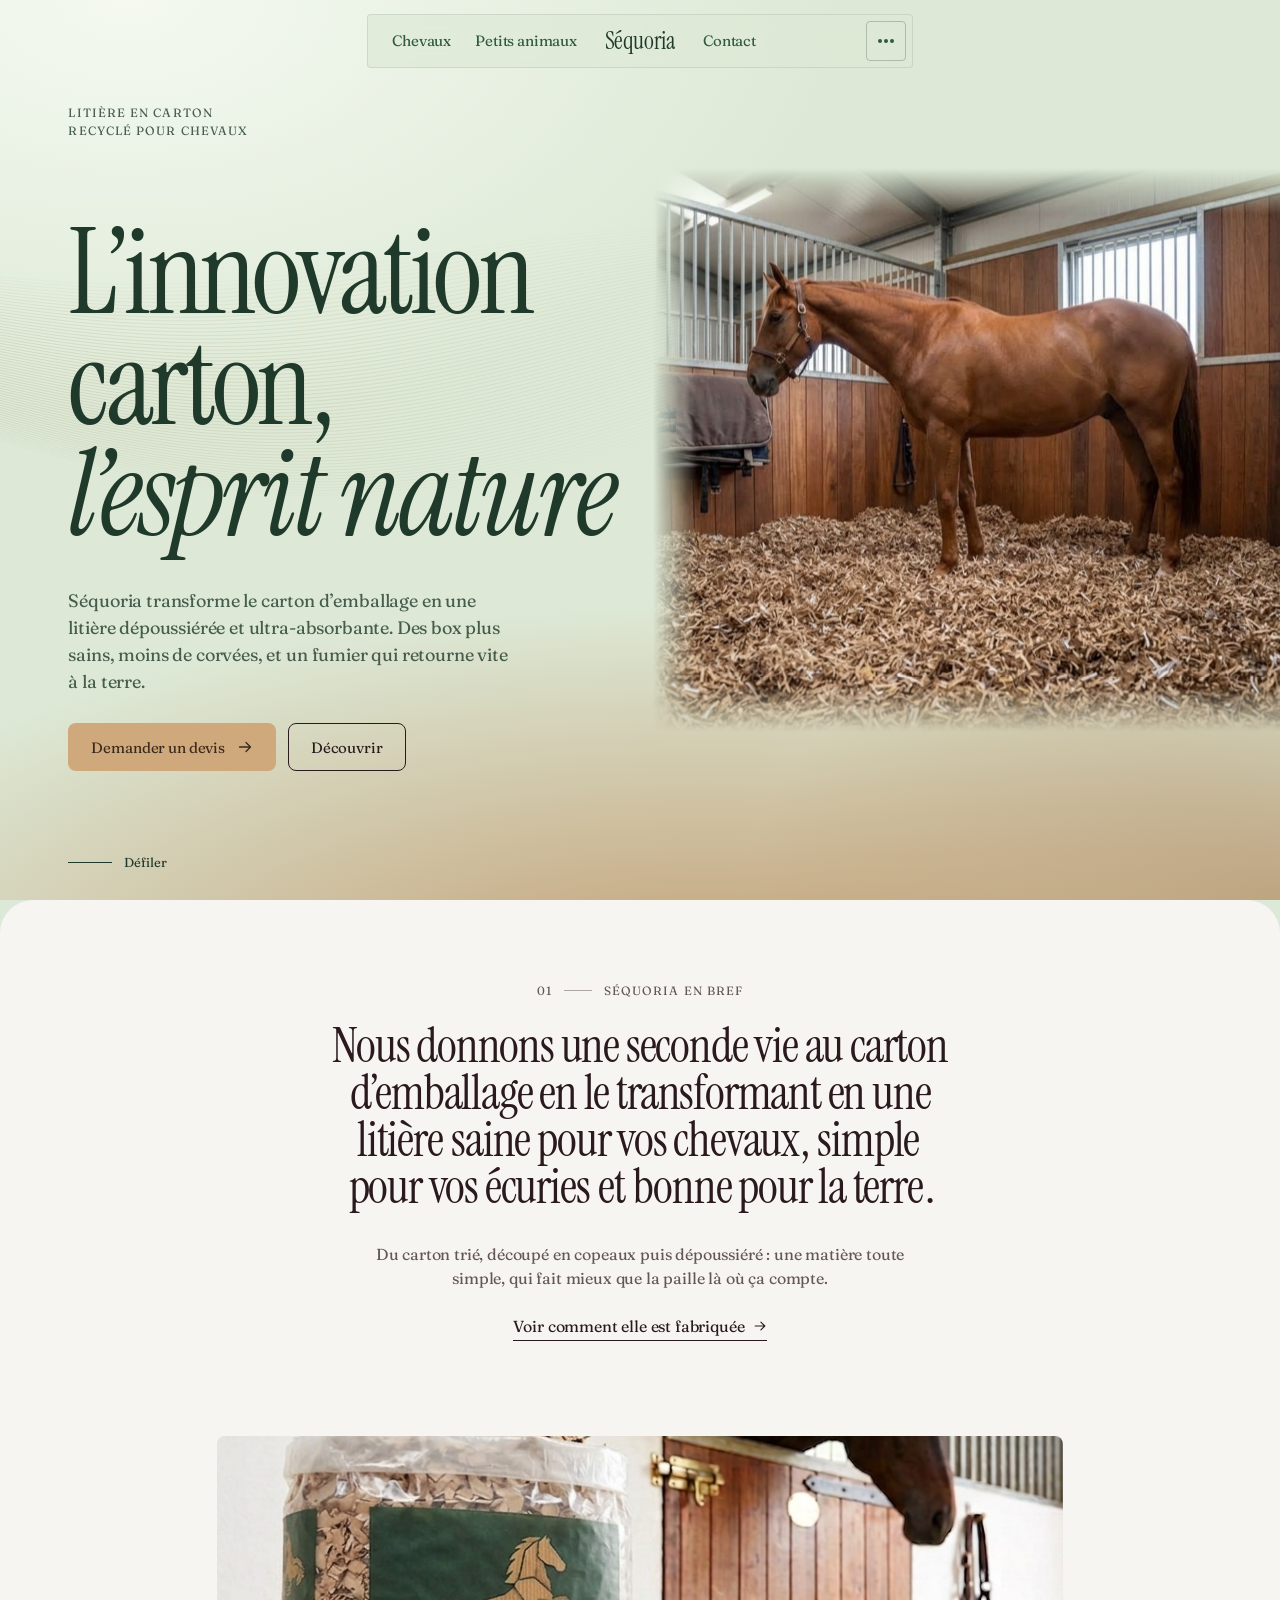
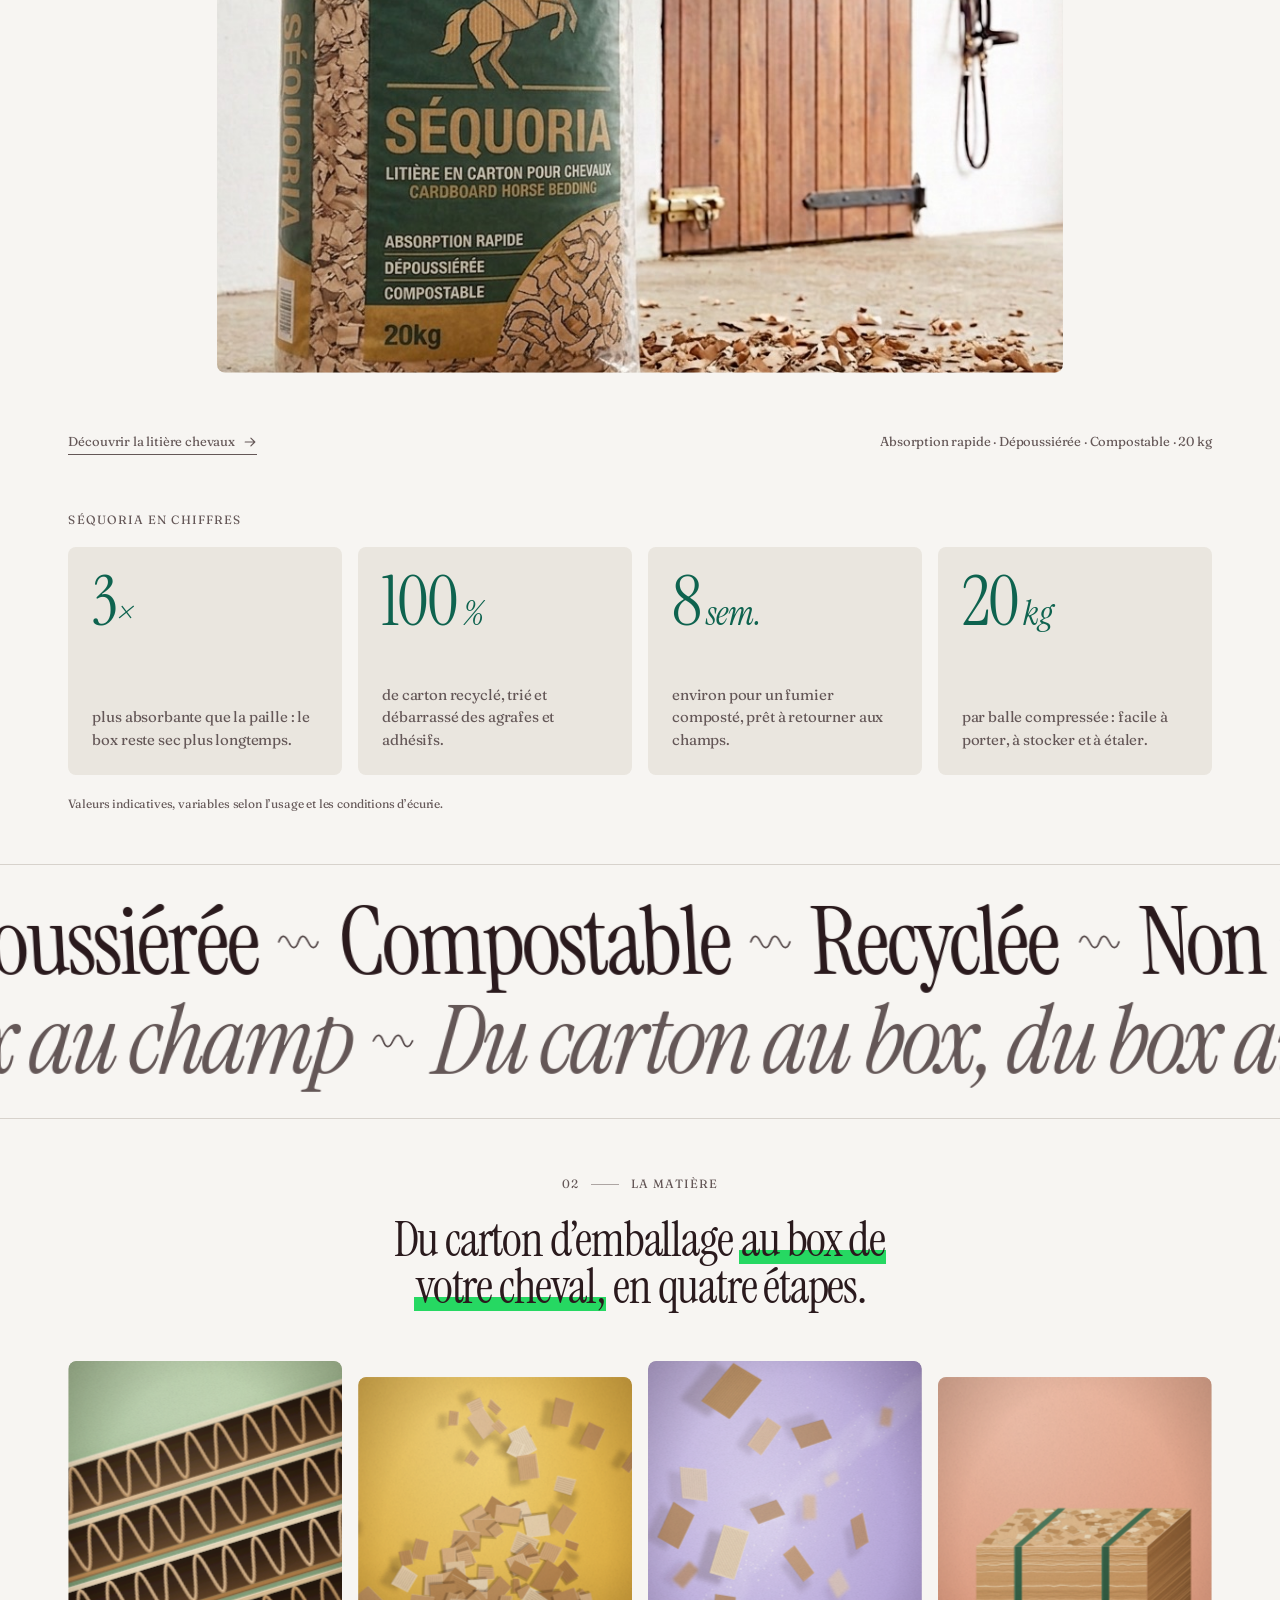
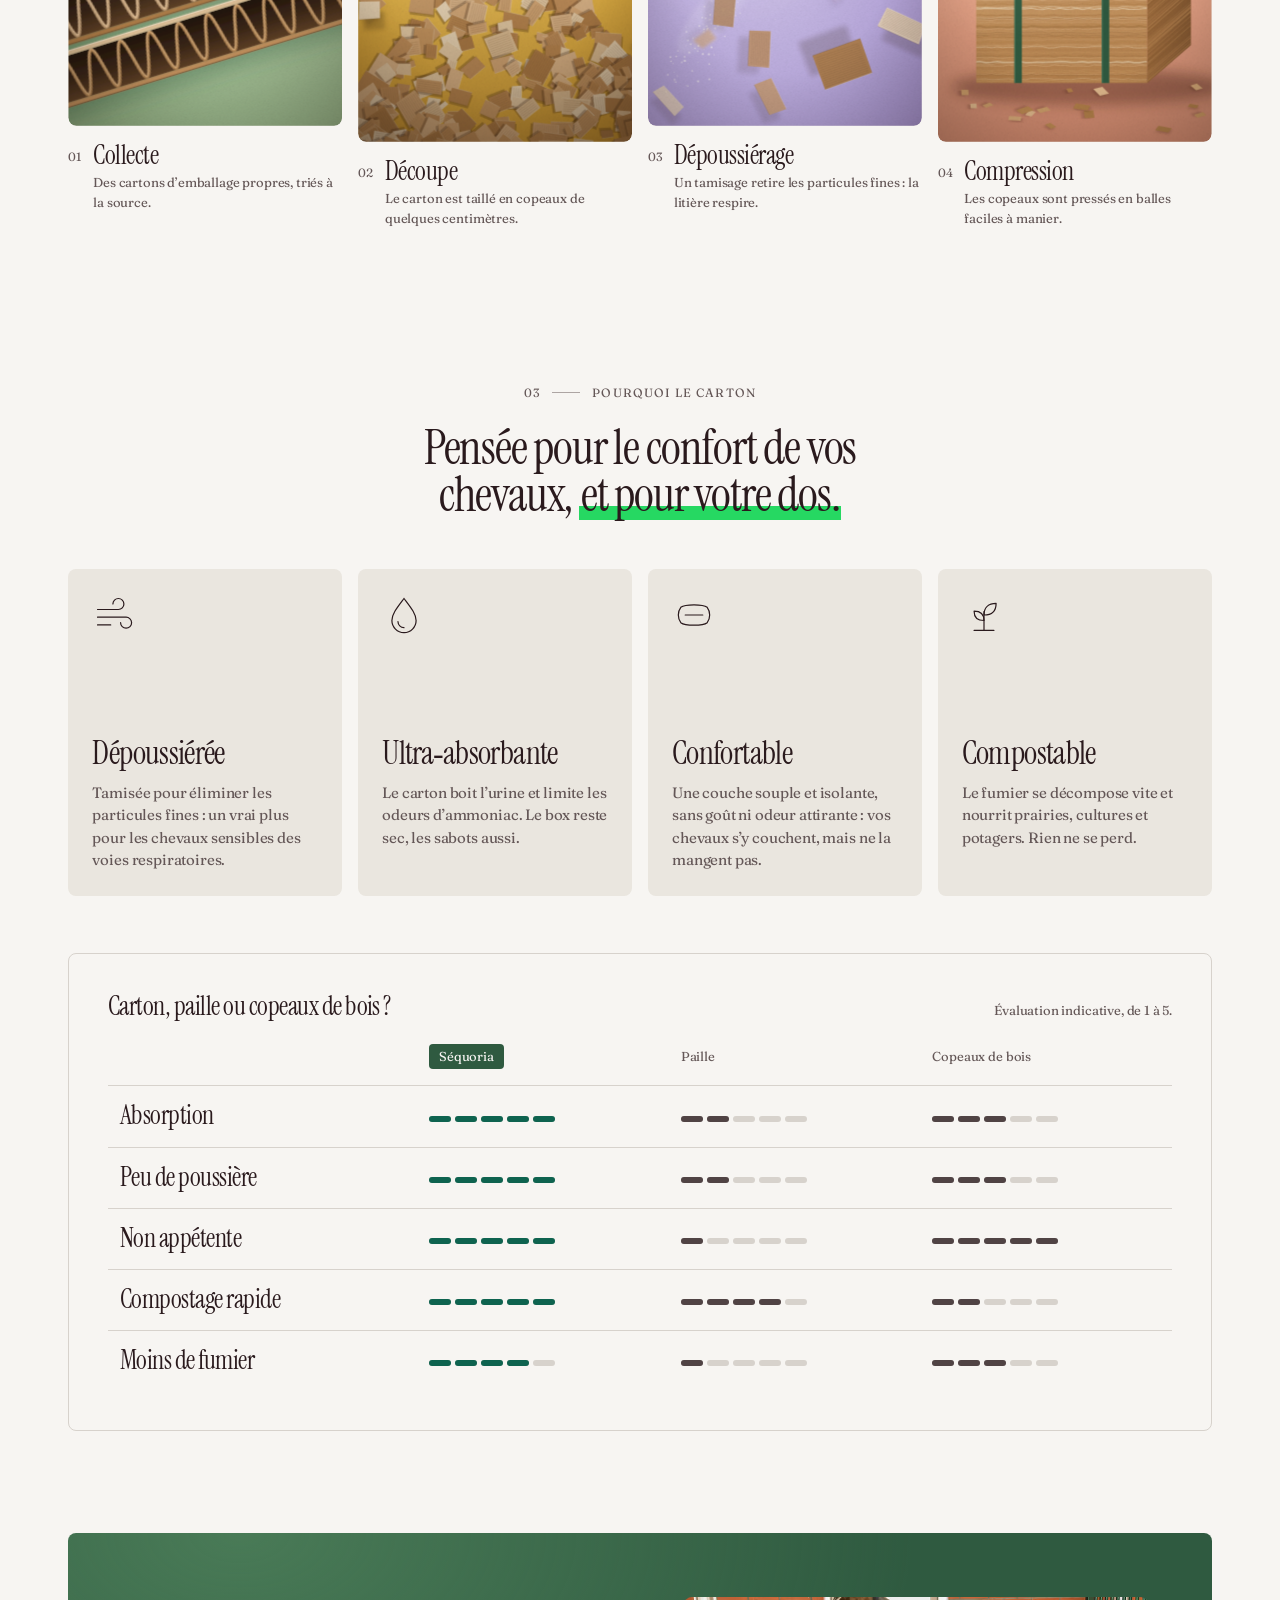
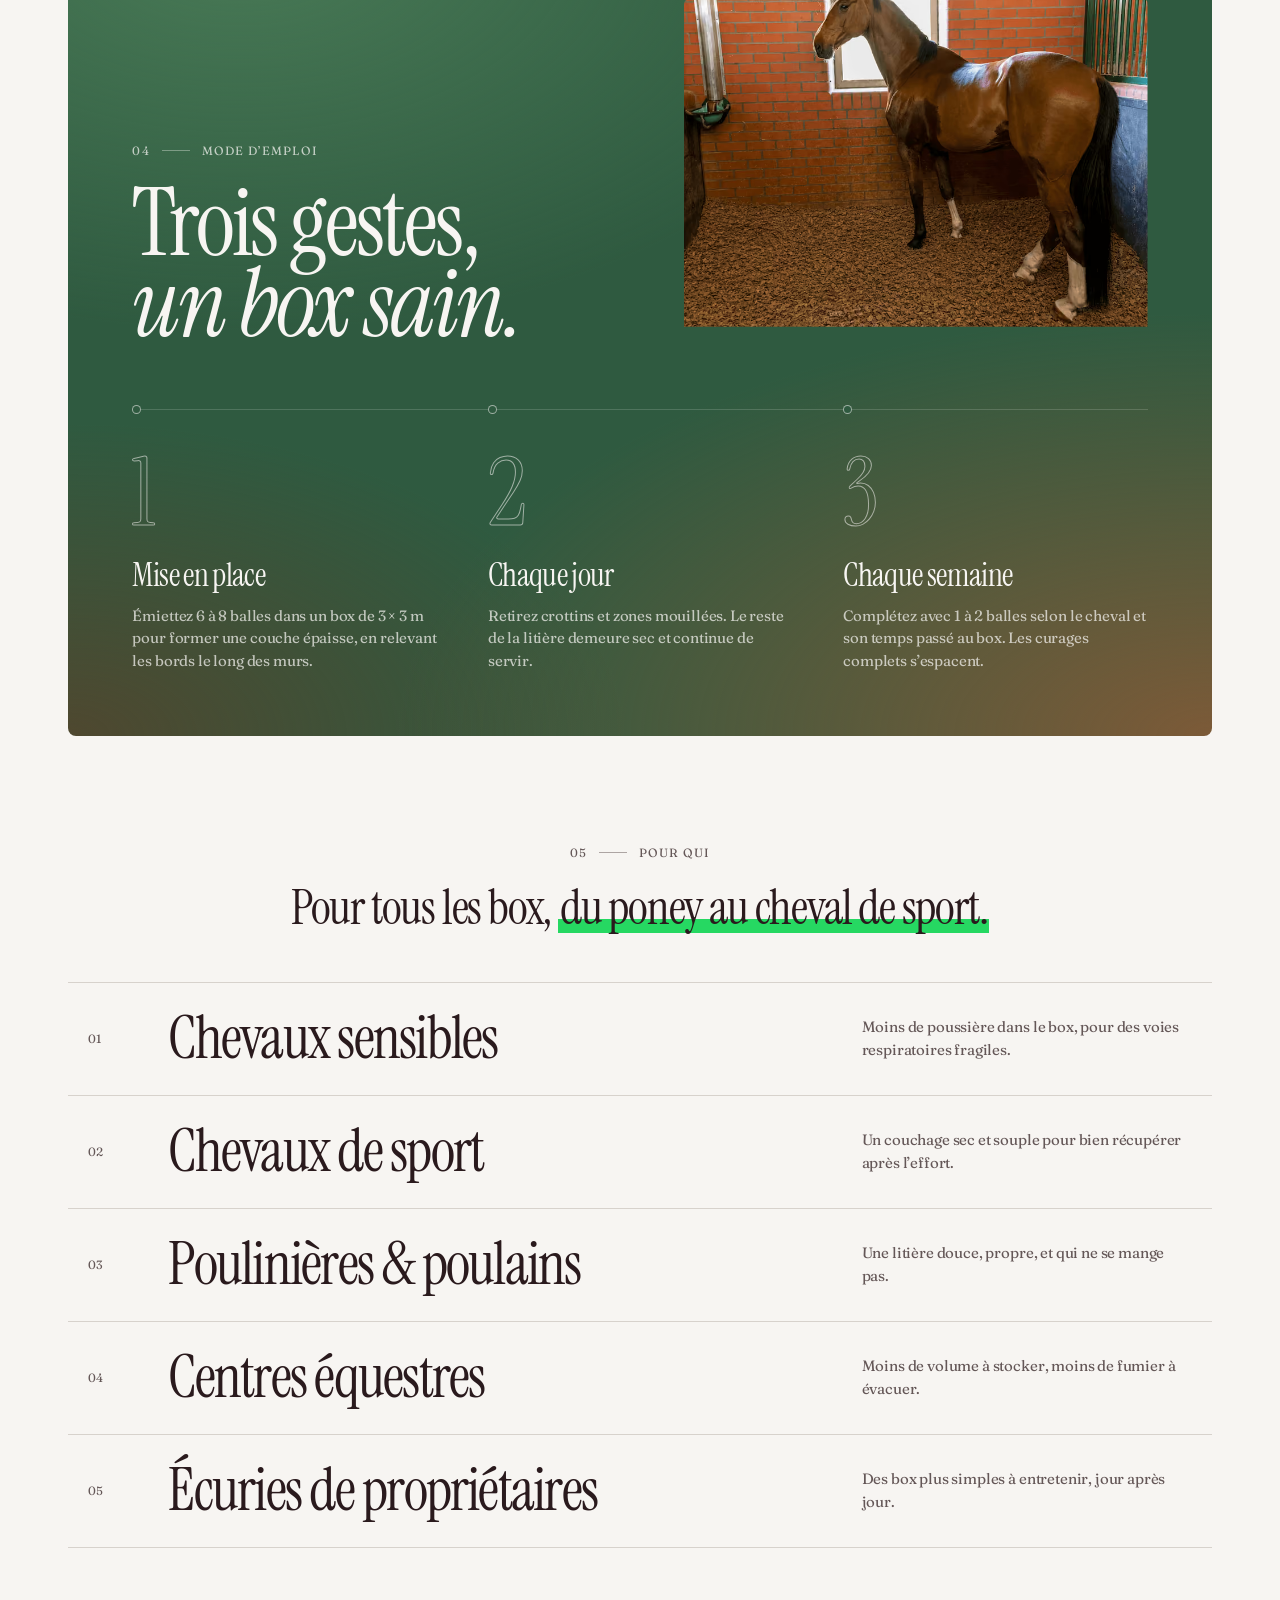
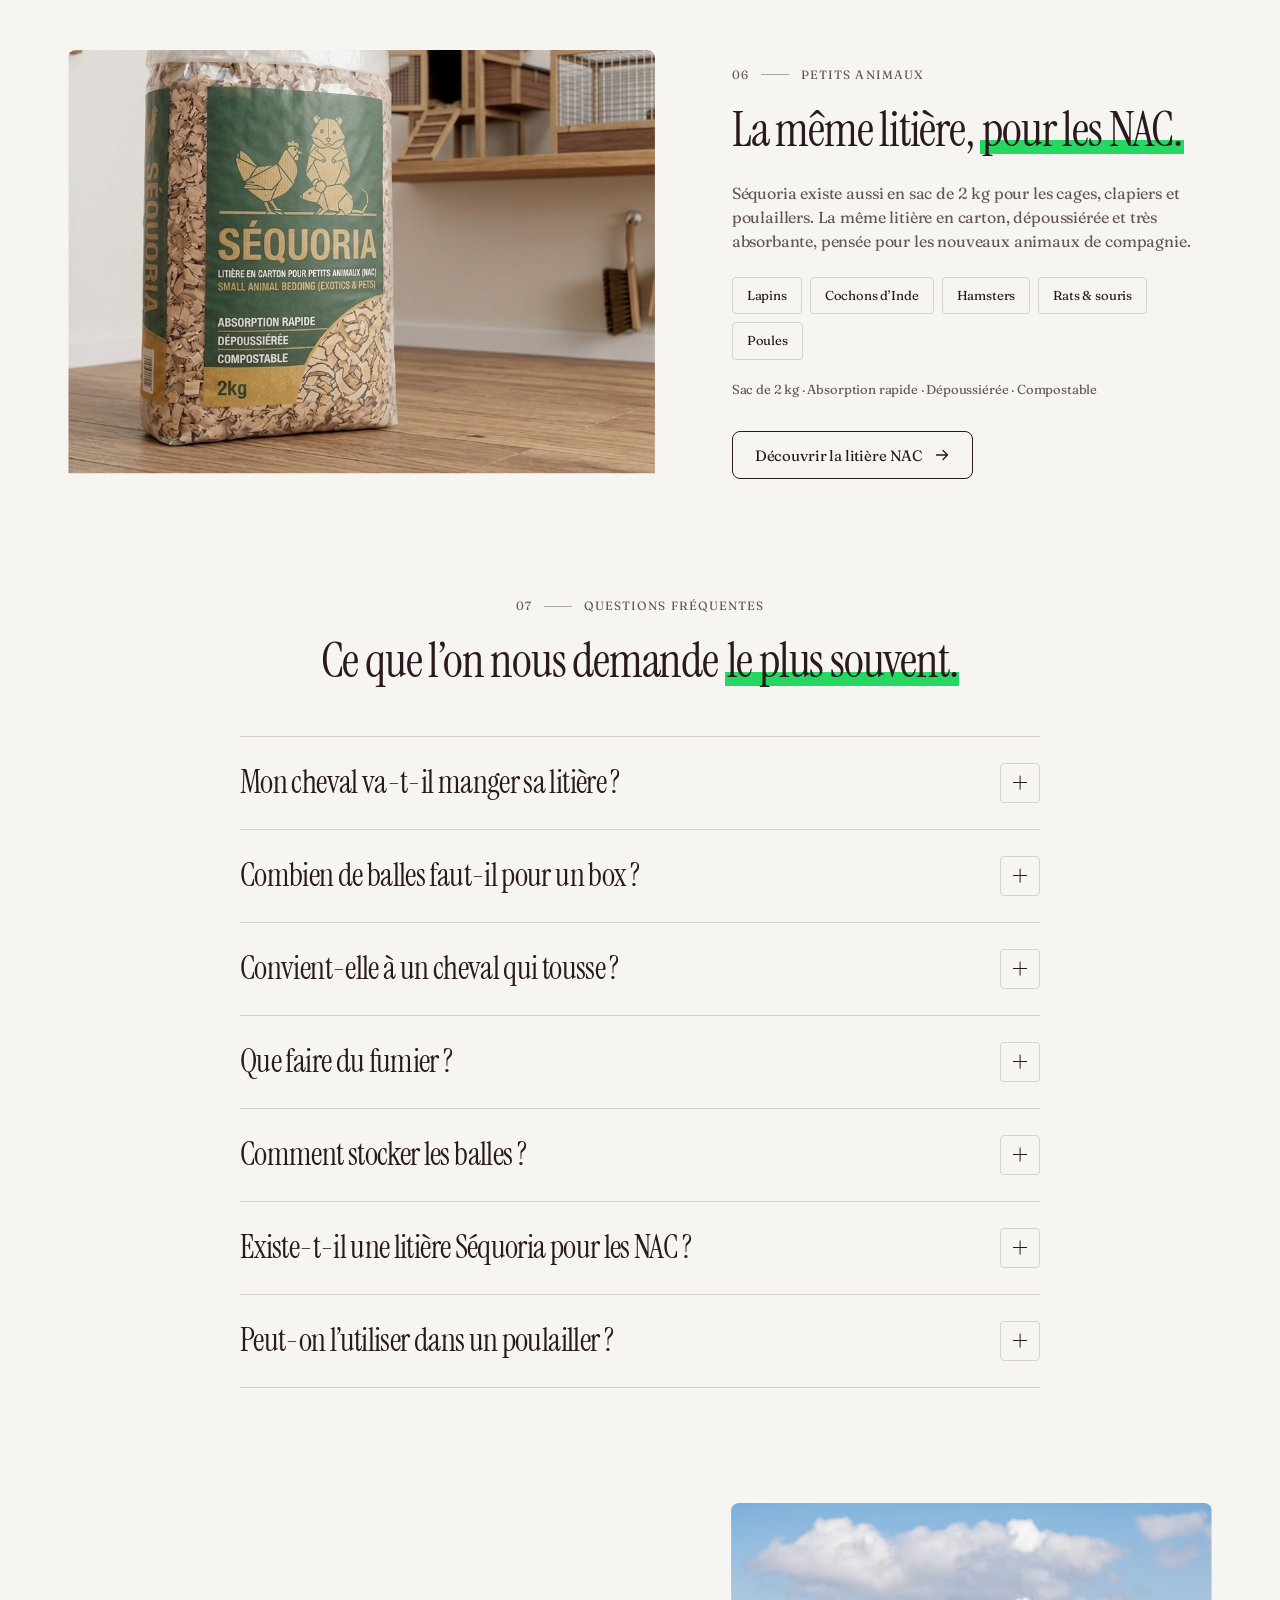
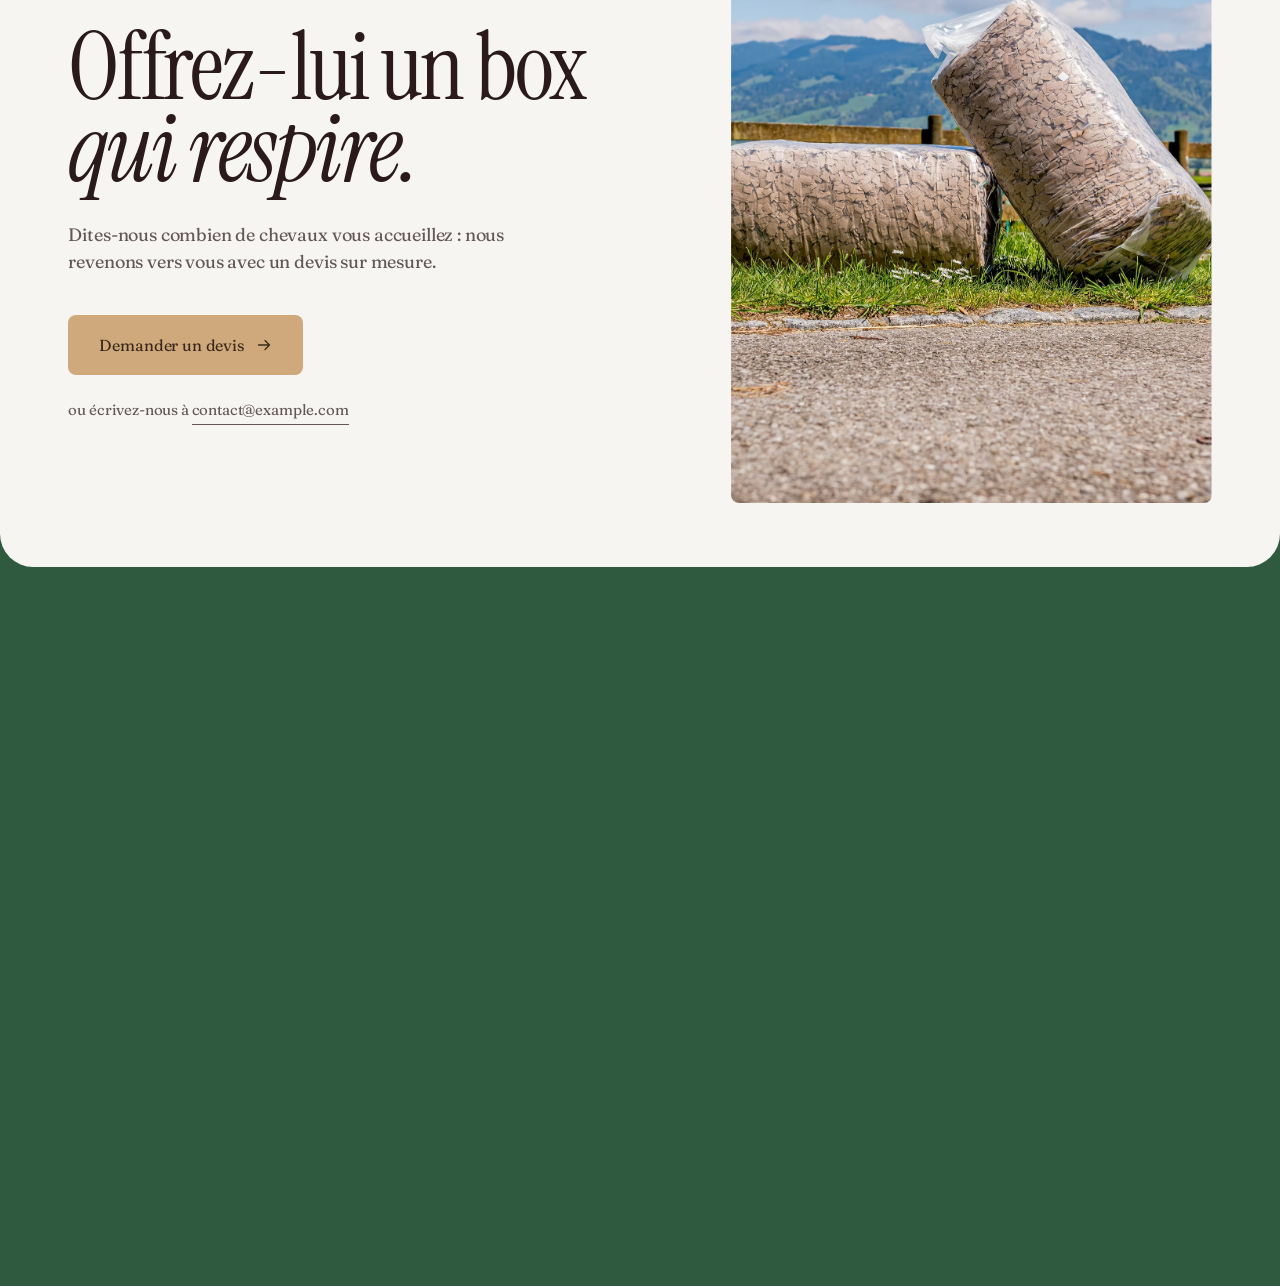
==== commit 3fa095f3: "Préparer la publication sur GitHub Pages - Adresses canoniques et images de partage vers dynaspley.g" ====
--- a/index.html
+++ b/index.html
@@ -6,14 +6,14 @@
   <title>Séquoria — Litière en carton recyclé pour chevaux et petits animaux</title>
   <meta name="description" content="Séquoria transforme le carton d’emballage en une litière dépoussiérée, ultra-absorbante et compostable, pour les chevaux et les petits animaux (NAC).">
   <meta name="theme-color" content="#dde9d8">
-  <link rel="canonical" href="https://www.example.com/">
+  <link rel="canonical" href="https://dynaspley.github.io/Litiere/">
   <meta property="og:type" content="website">
   <meta property="og:locale" content="fr_FR">
   <meta property="og:site_name" content="Séquoria">
   <meta property="og:title" content="Séquoria — Litière en carton recyclé pour chevaux et petits animaux">
   <meta property="og:description" content="Séquoria transforme le carton d’emballage en une litière dépoussiérée, ultra-absorbante et compostable, pour les chevaux et les petits animaux (NAC).">
-  <meta property="og:url" content="https://www.example.com/">
-  <meta property="og:image" content="https://www.example.com/assets/img/og-image.jpg">
+  <meta property="og:url" content="https://dynaspley.github.io/Litiere/">
+  <meta property="og:image" content="https://dynaspley.github.io/Litiere/assets/img/og-image.jpg">
   <meta name="twitter:card" content="summary_large_image">
   <link rel="icon" href="assets/img/icons/favicon.svg" type="image/svg+xml">
   <link rel="apple-touch-icon" href="assets/img/icons/apple-touch-icon.png">
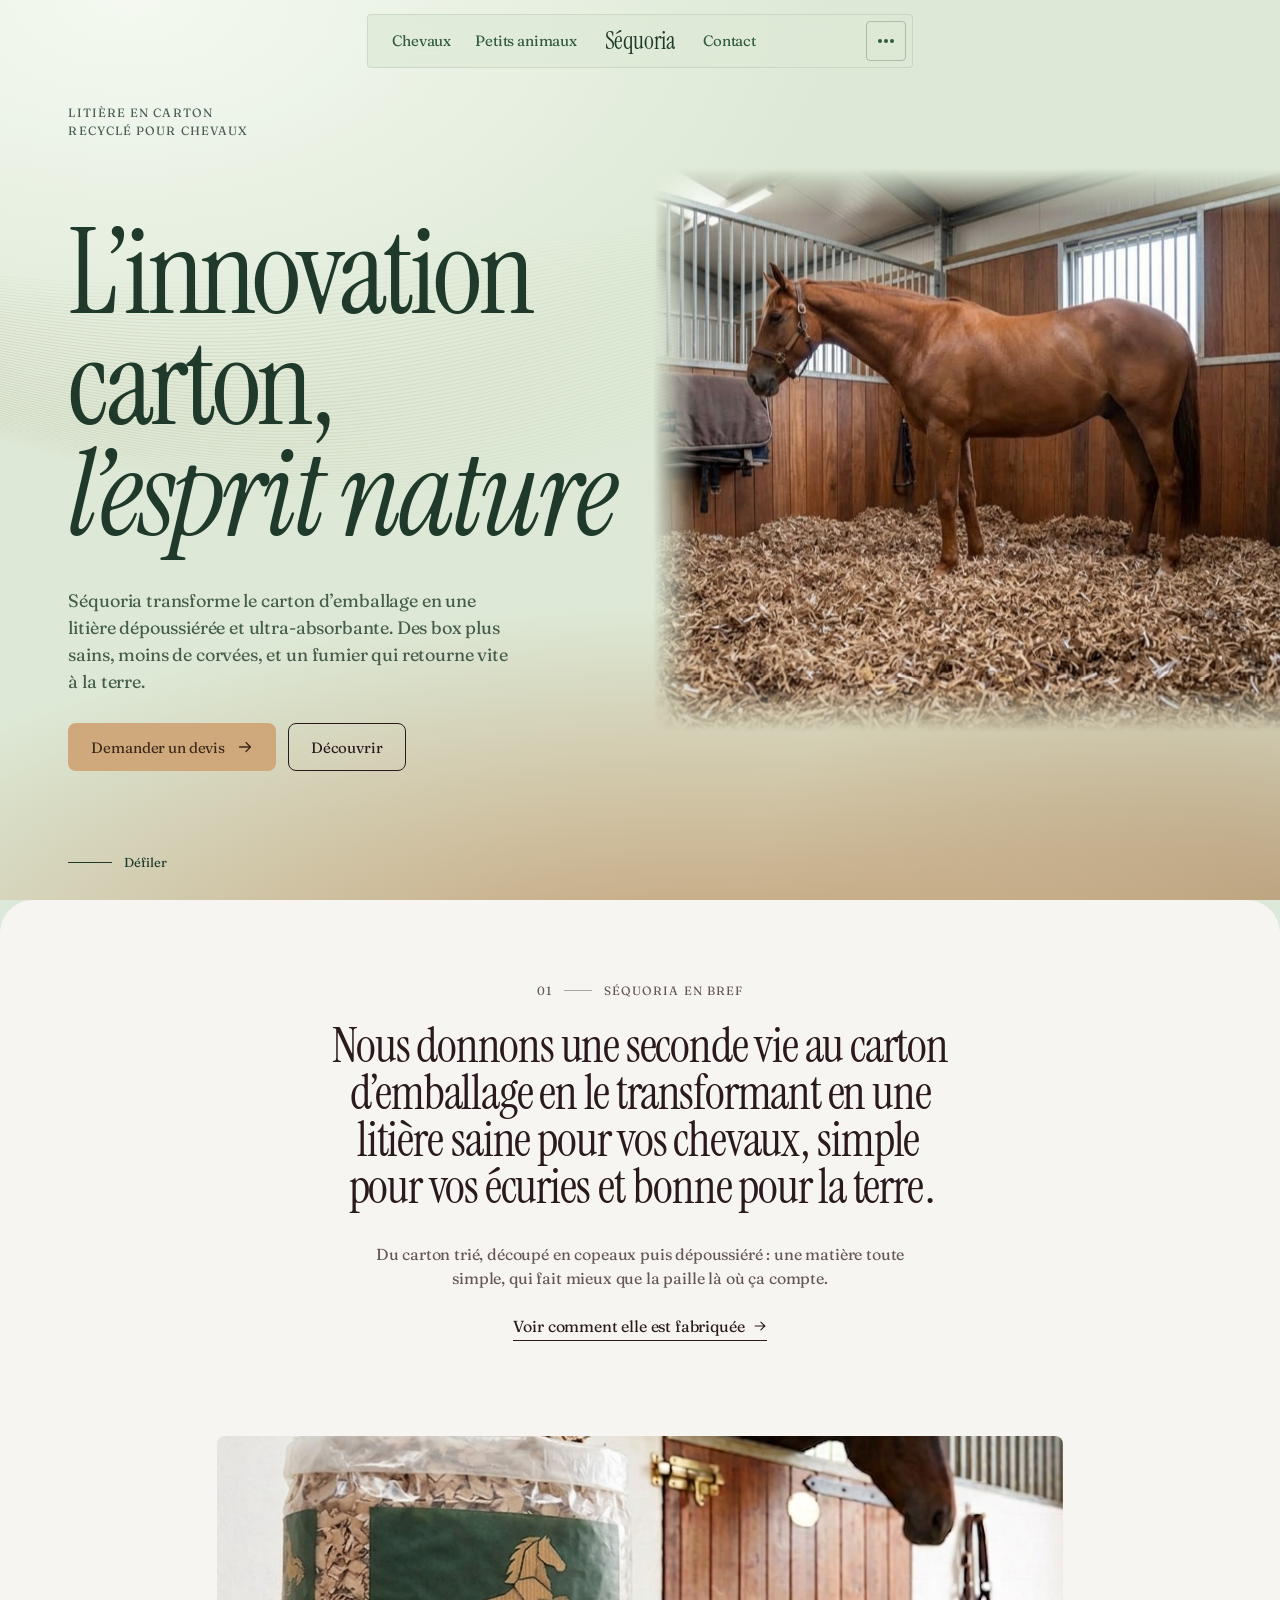
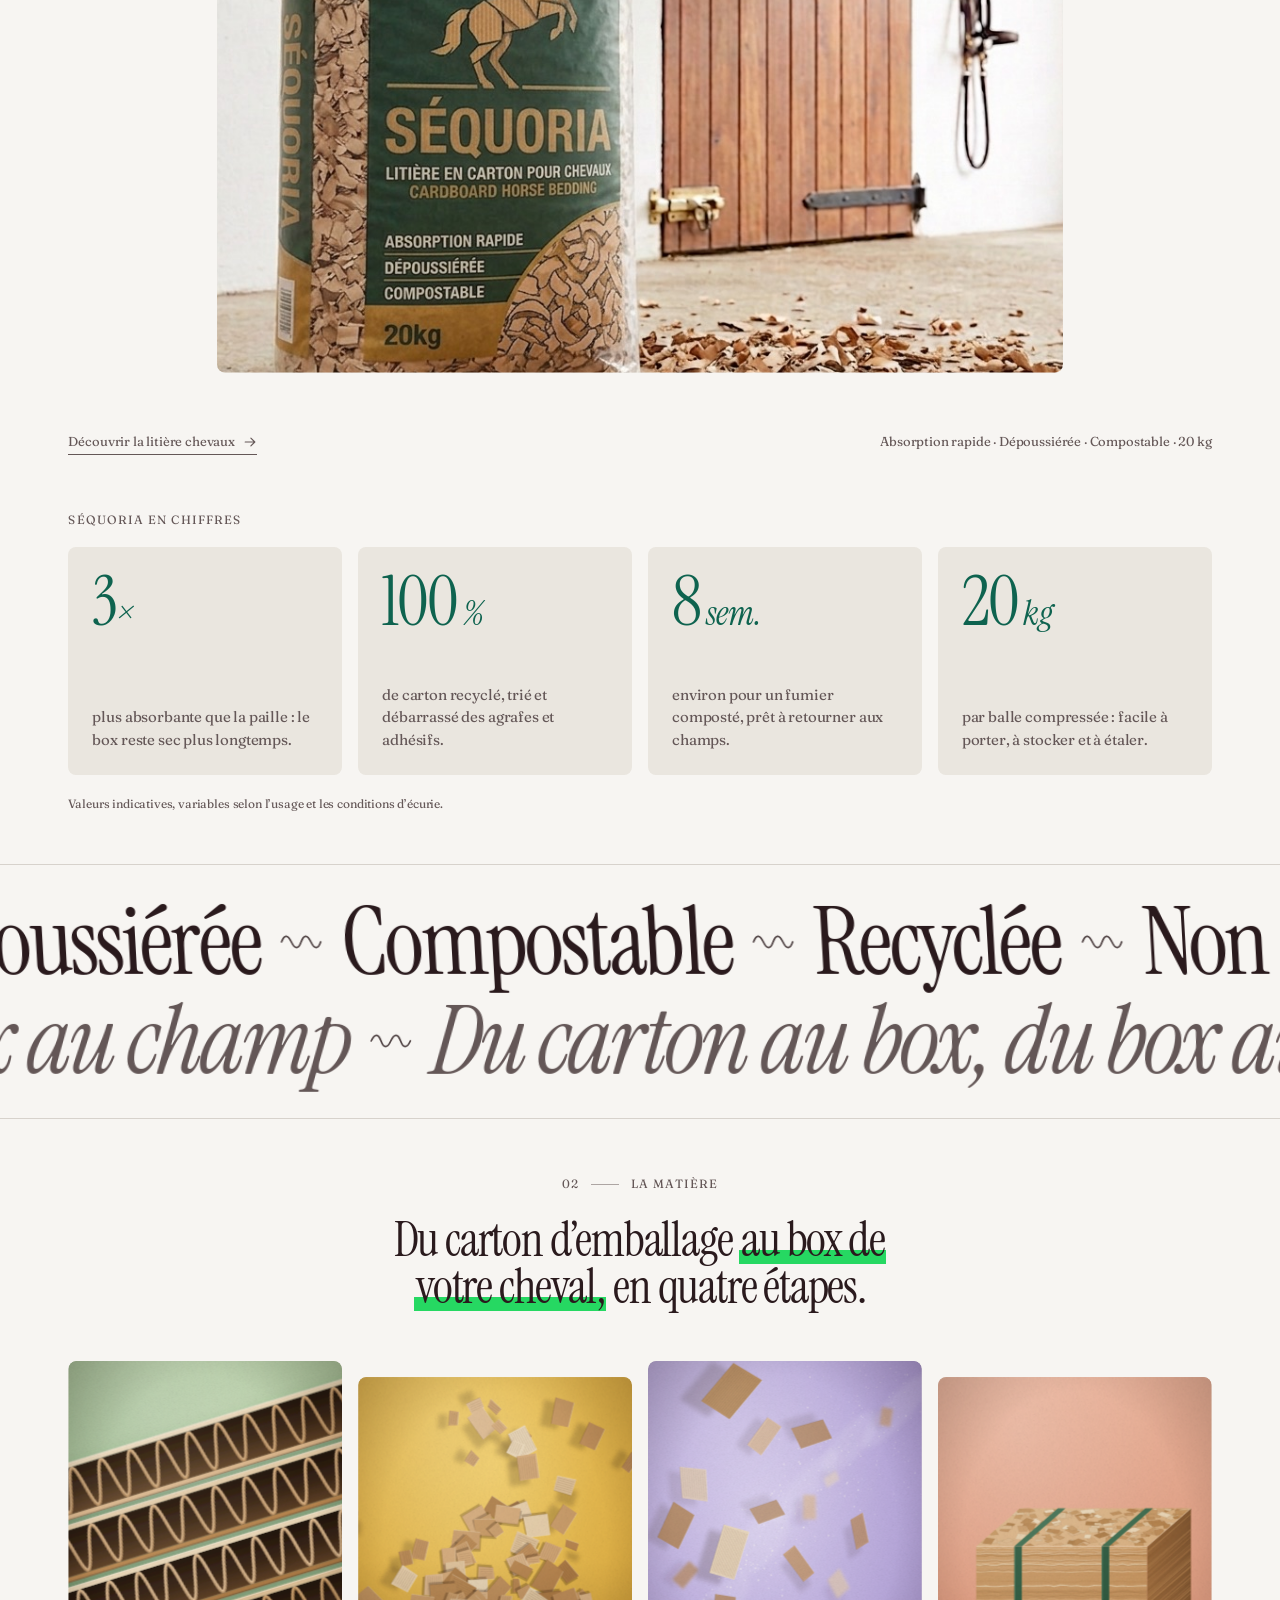
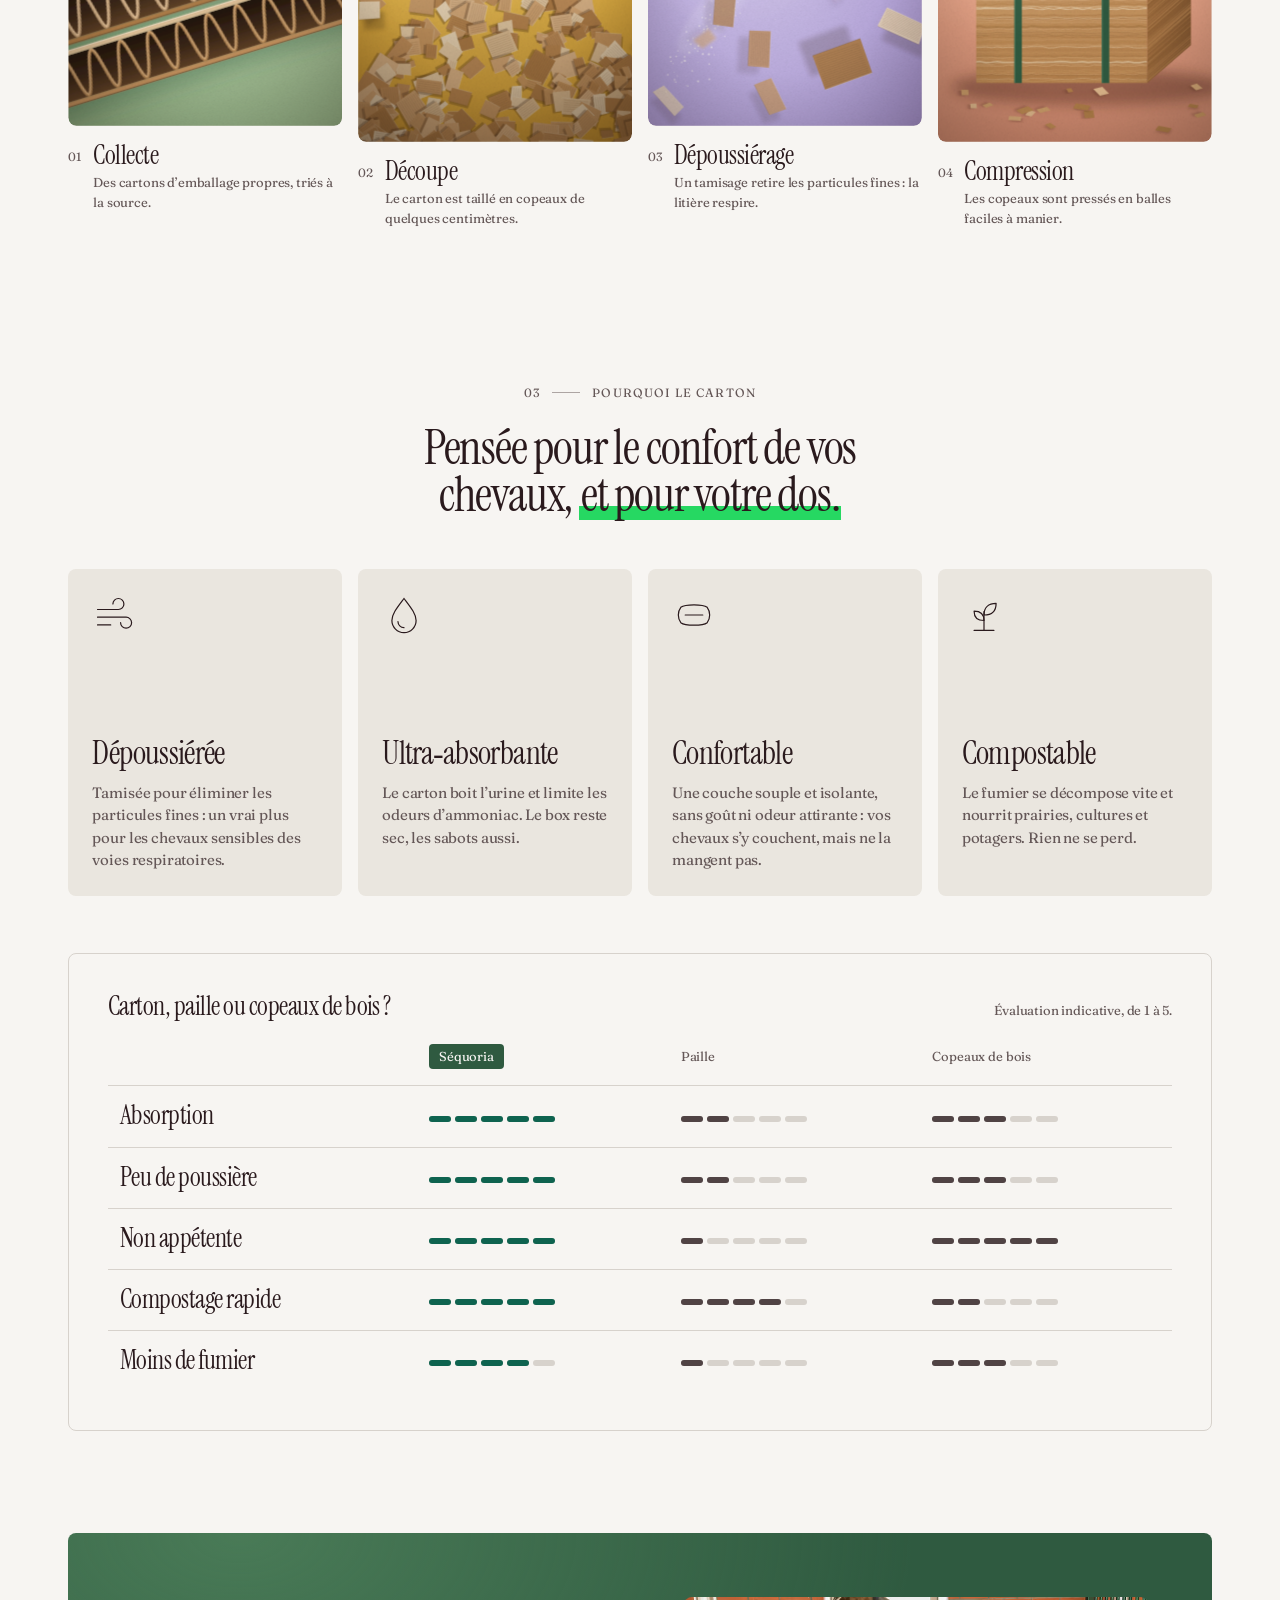
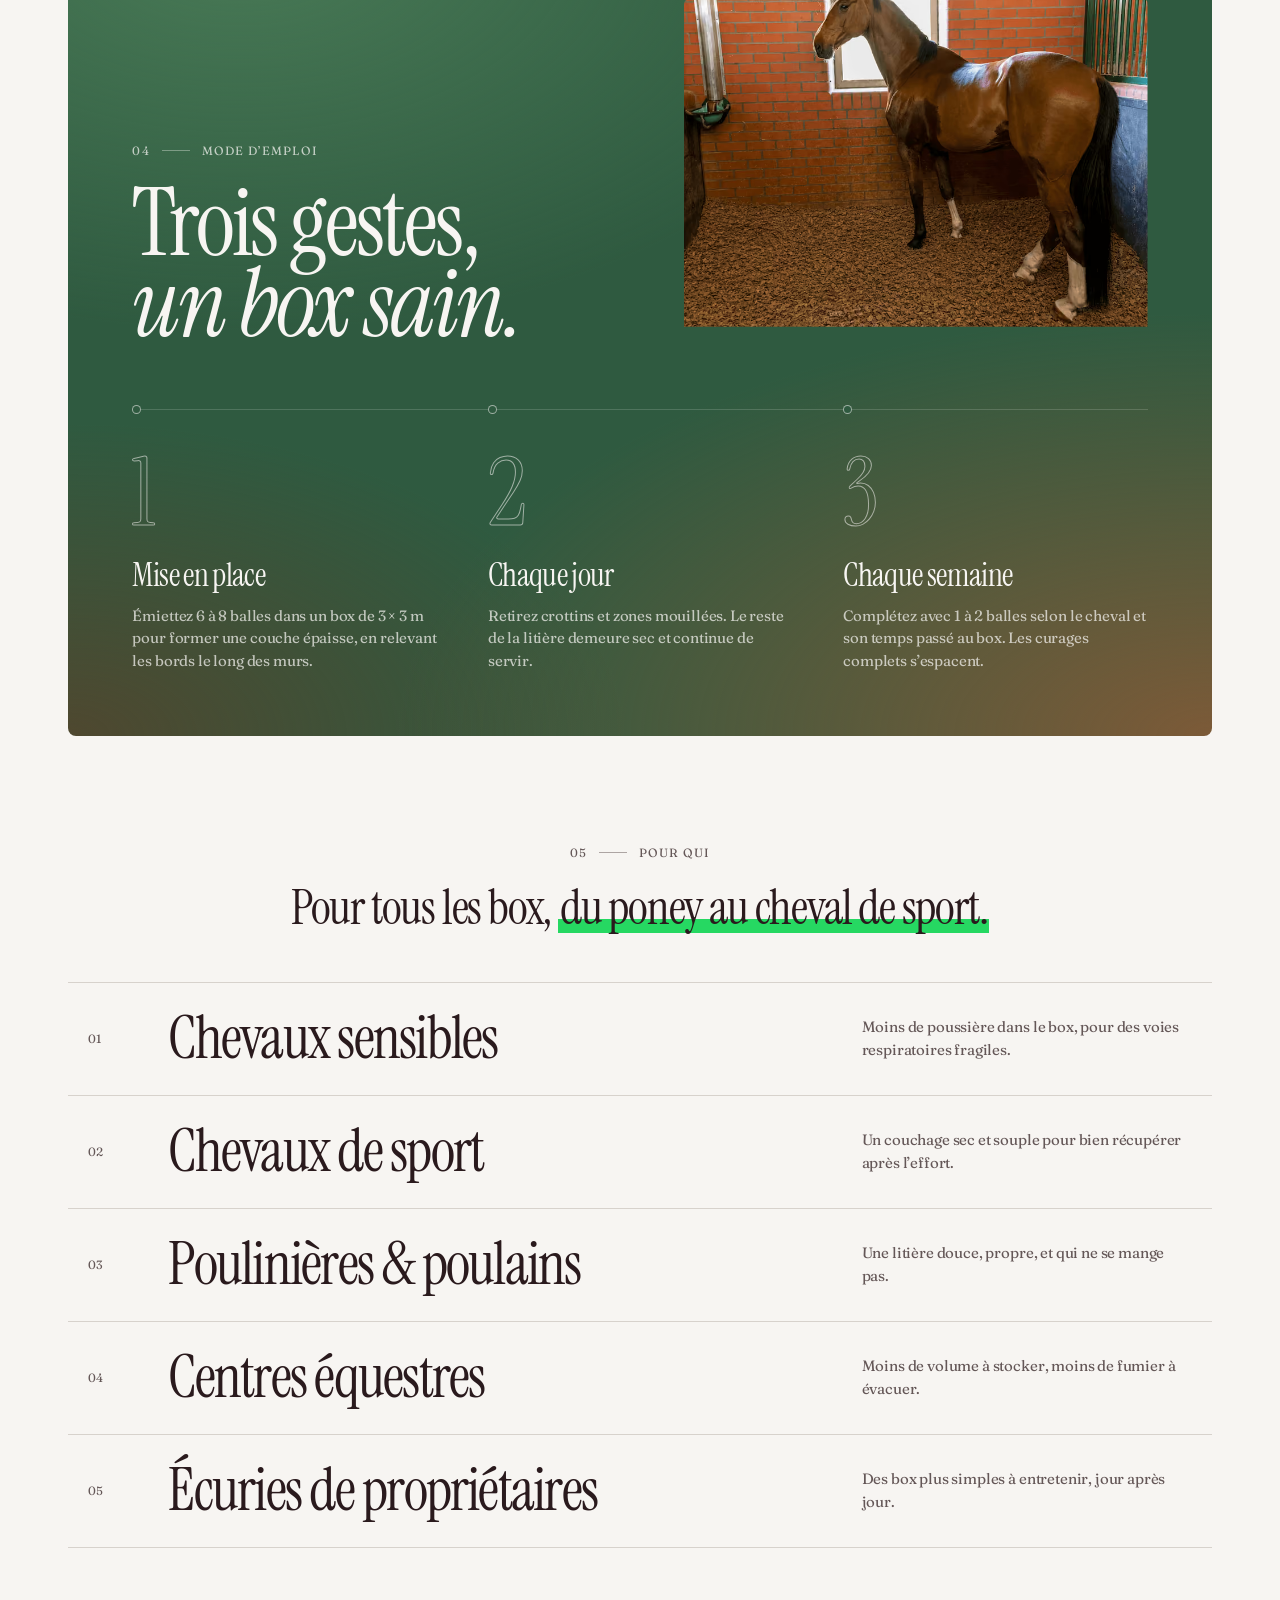
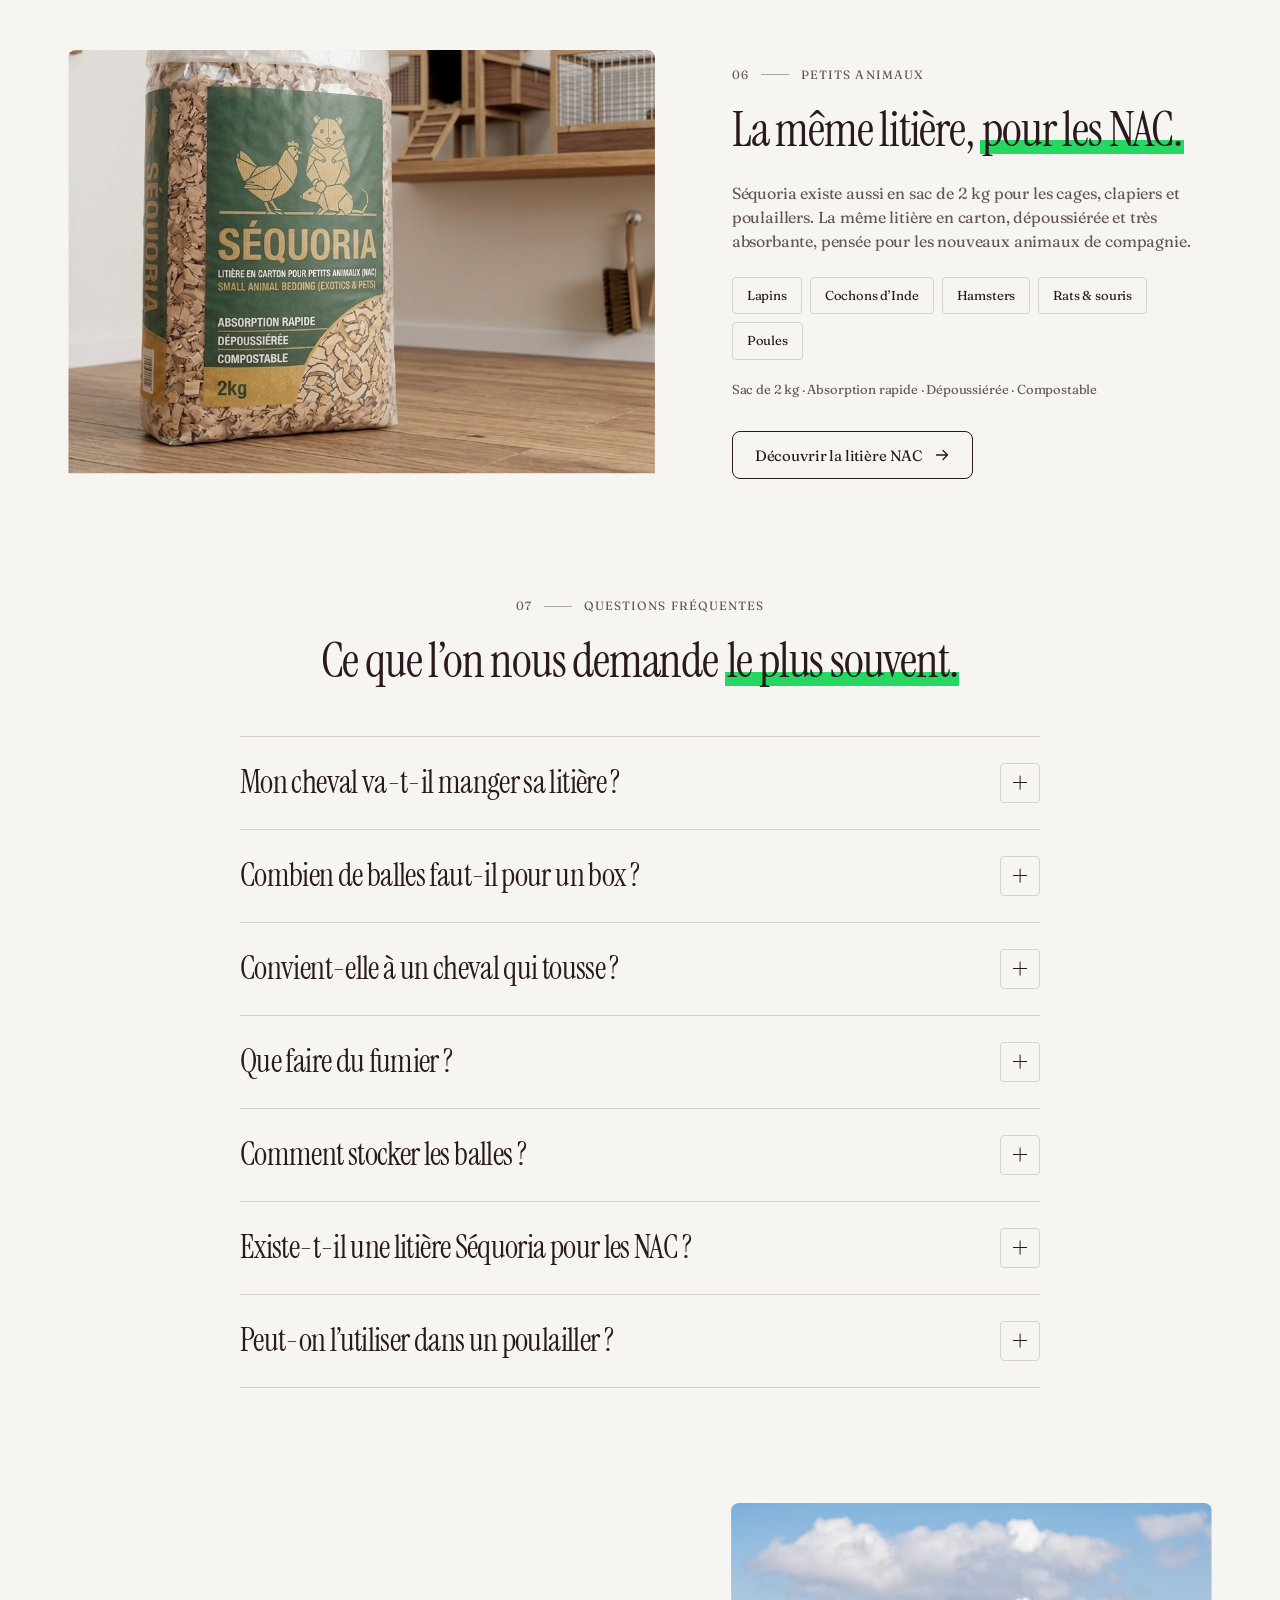
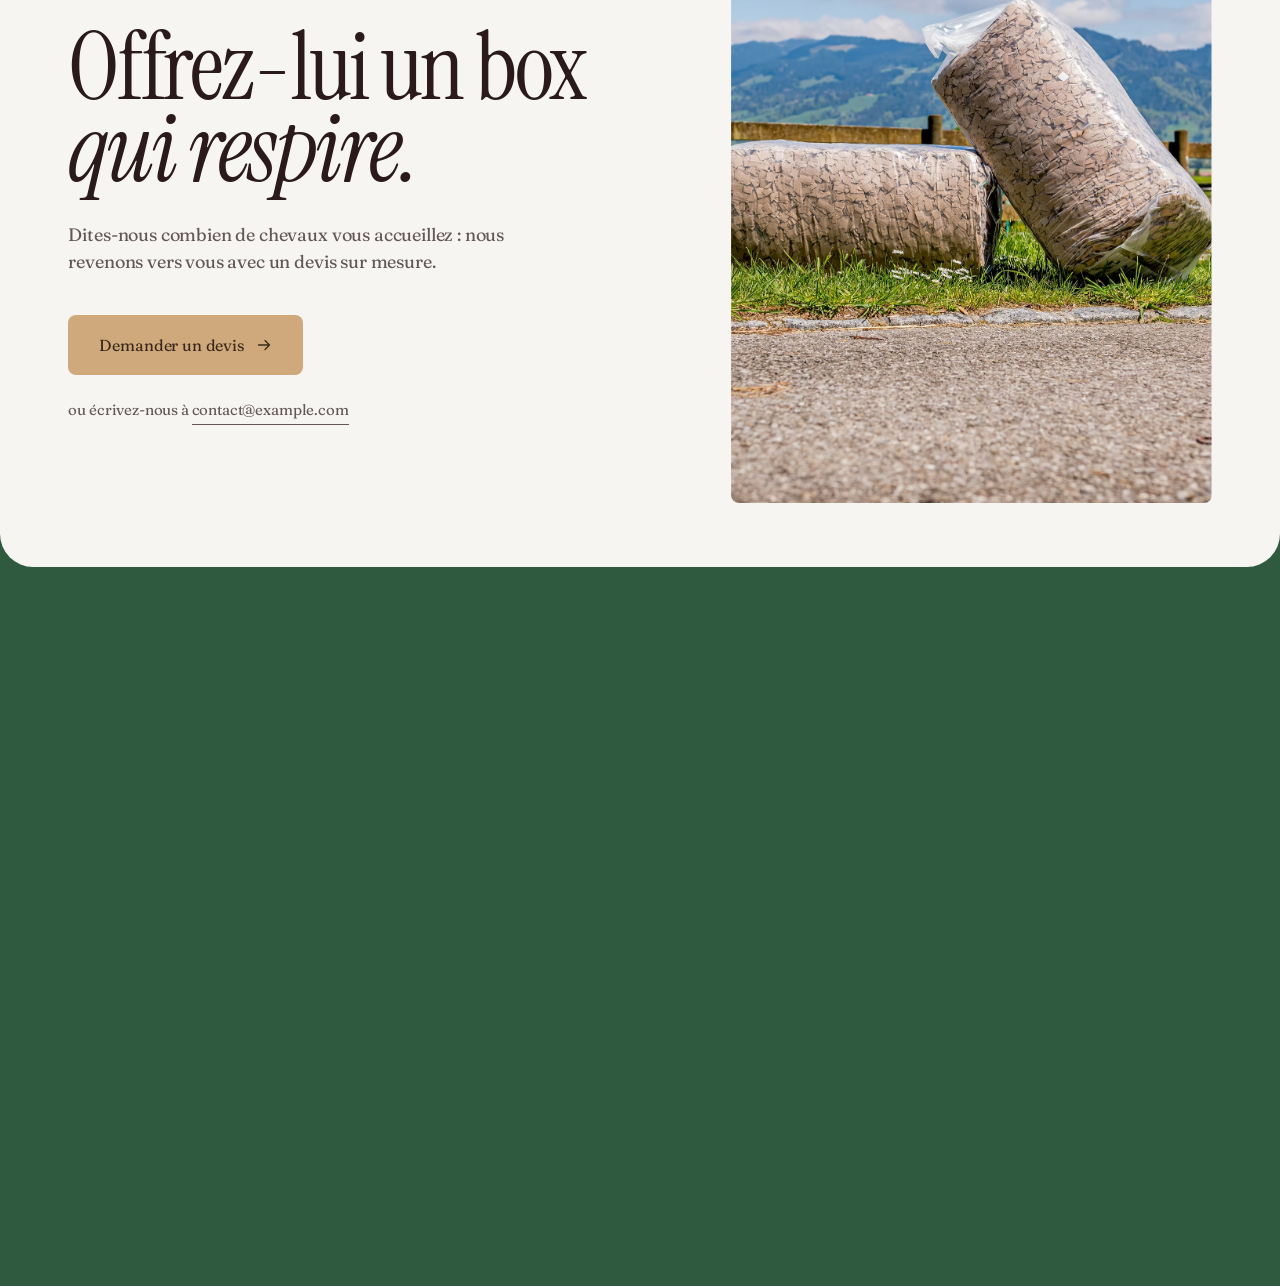
==== commit 402dd168: "Adapter les adresses au nouveau nom du dépôt (Sequoria) - Page 404 : chemins /Sequoria/ (styles et l" ====
--- a/index.html
+++ b/index.html
@@ -6,14 +6,14 @@
   <title>Séquoria — Litière en carton recyclé pour chevaux et petits animaux</title>
   <meta name="description" content="Séquoria transforme le carton d’emballage en une litière dépoussiérée, ultra-absorbante et compostable, pour les chevaux et les petits animaux (NAC).">
   <meta name="theme-color" content="#dde9d8">
-  <link rel="canonical" href="https://dynaspley.github.io/Litiere/">
+  <link rel="canonical" href="https://dynaspley.github.io/Sequoria/">
   <meta property="og:type" content="website">
   <meta property="og:locale" content="fr_FR">
   <meta property="og:site_name" content="Séquoria">
   <meta property="og:title" content="Séquoria — Litière en carton recyclé pour chevaux et petits animaux">
   <meta property="og:description" content="Séquoria transforme le carton d’emballage en une litière dépoussiérée, ultra-absorbante et compostable, pour les chevaux et les petits animaux (NAC).">
-  <meta property="og:url" content="https://dynaspley.github.io/Litiere/">
-  <meta property="og:image" content="https://dynaspley.github.io/Litiere/assets/img/og-image.jpg">
+  <meta property="og:url" content="https://dynaspley.github.io/Sequoria/">
+  <meta property="og:image" content="https://dynaspley.github.io/Sequoria/assets/img/og-image.jpg">
   <meta name="twitter:card" content="summary_large_image">
   <link rel="icon" href="assets/img/icons/favicon.svg" type="image/svg+xml">
   <link rel="apple-touch-icon" href="assets/img/icons/apple-touch-icon.png">
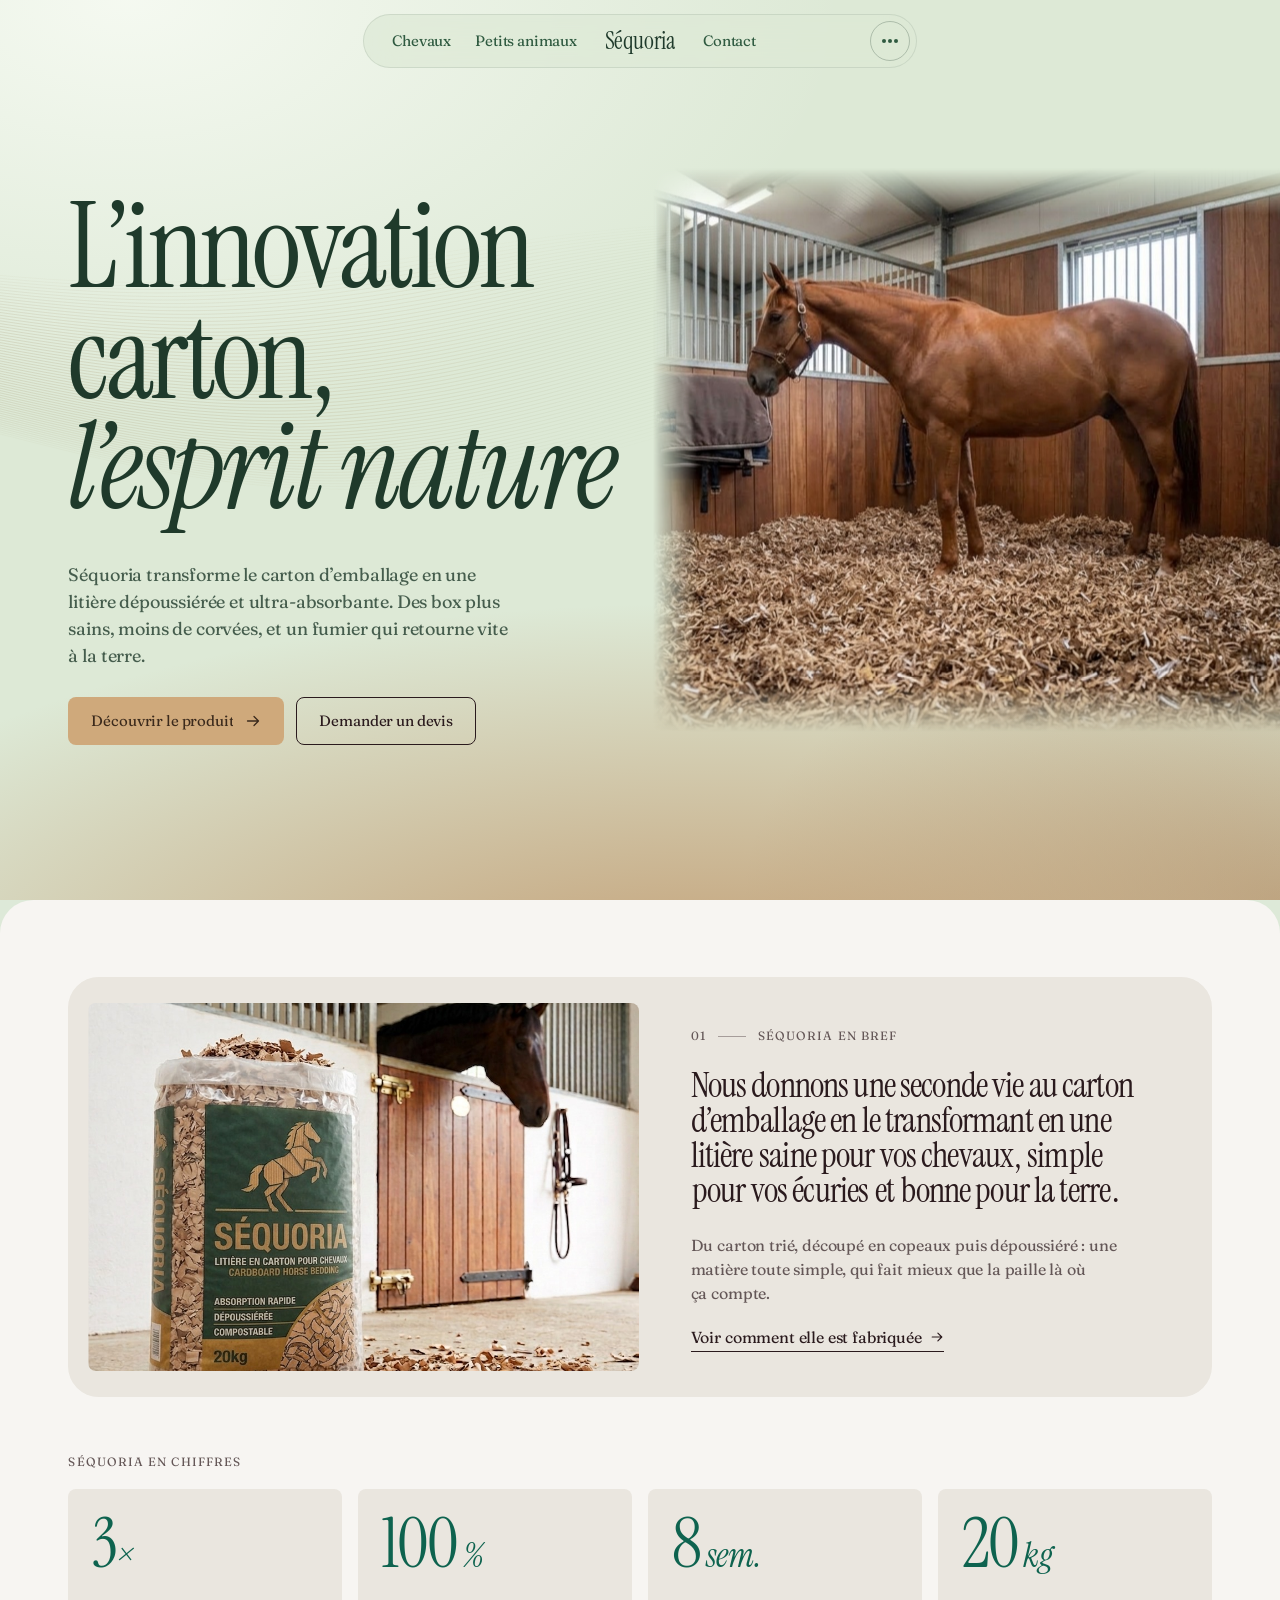
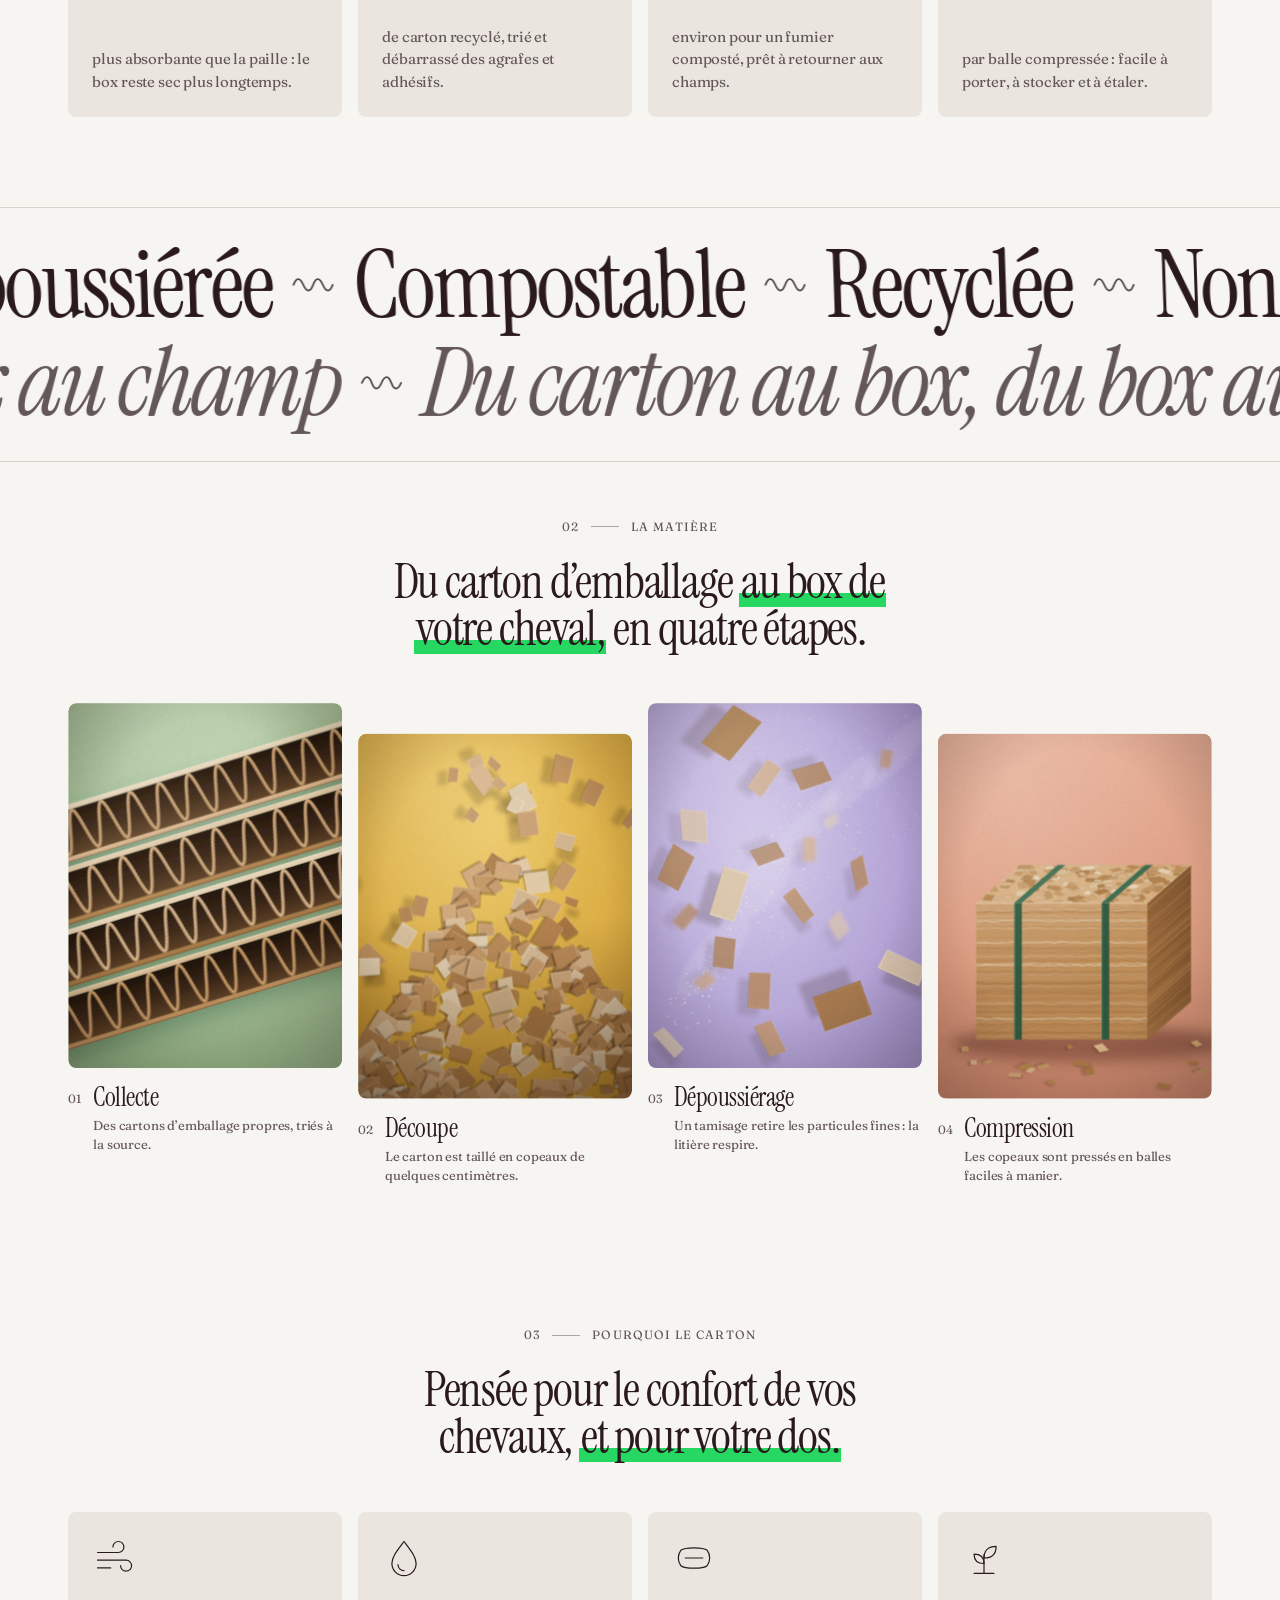
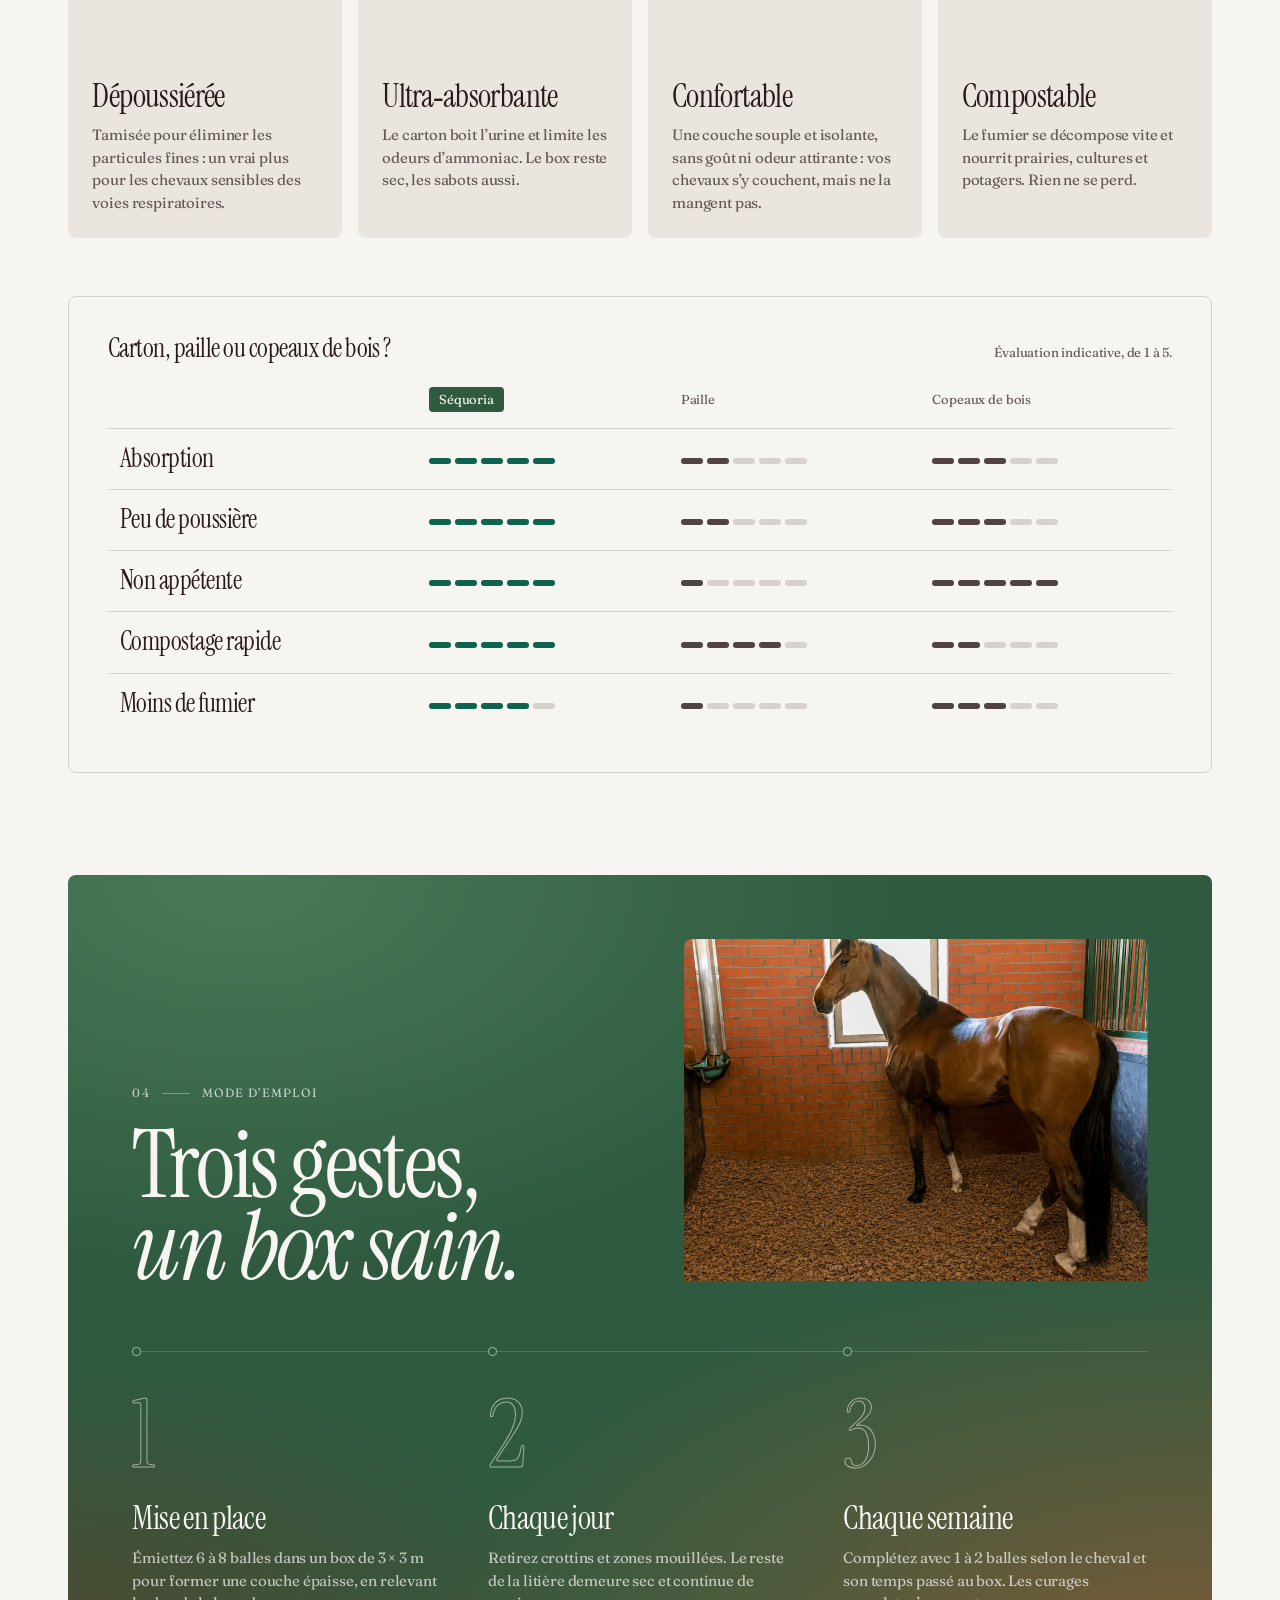
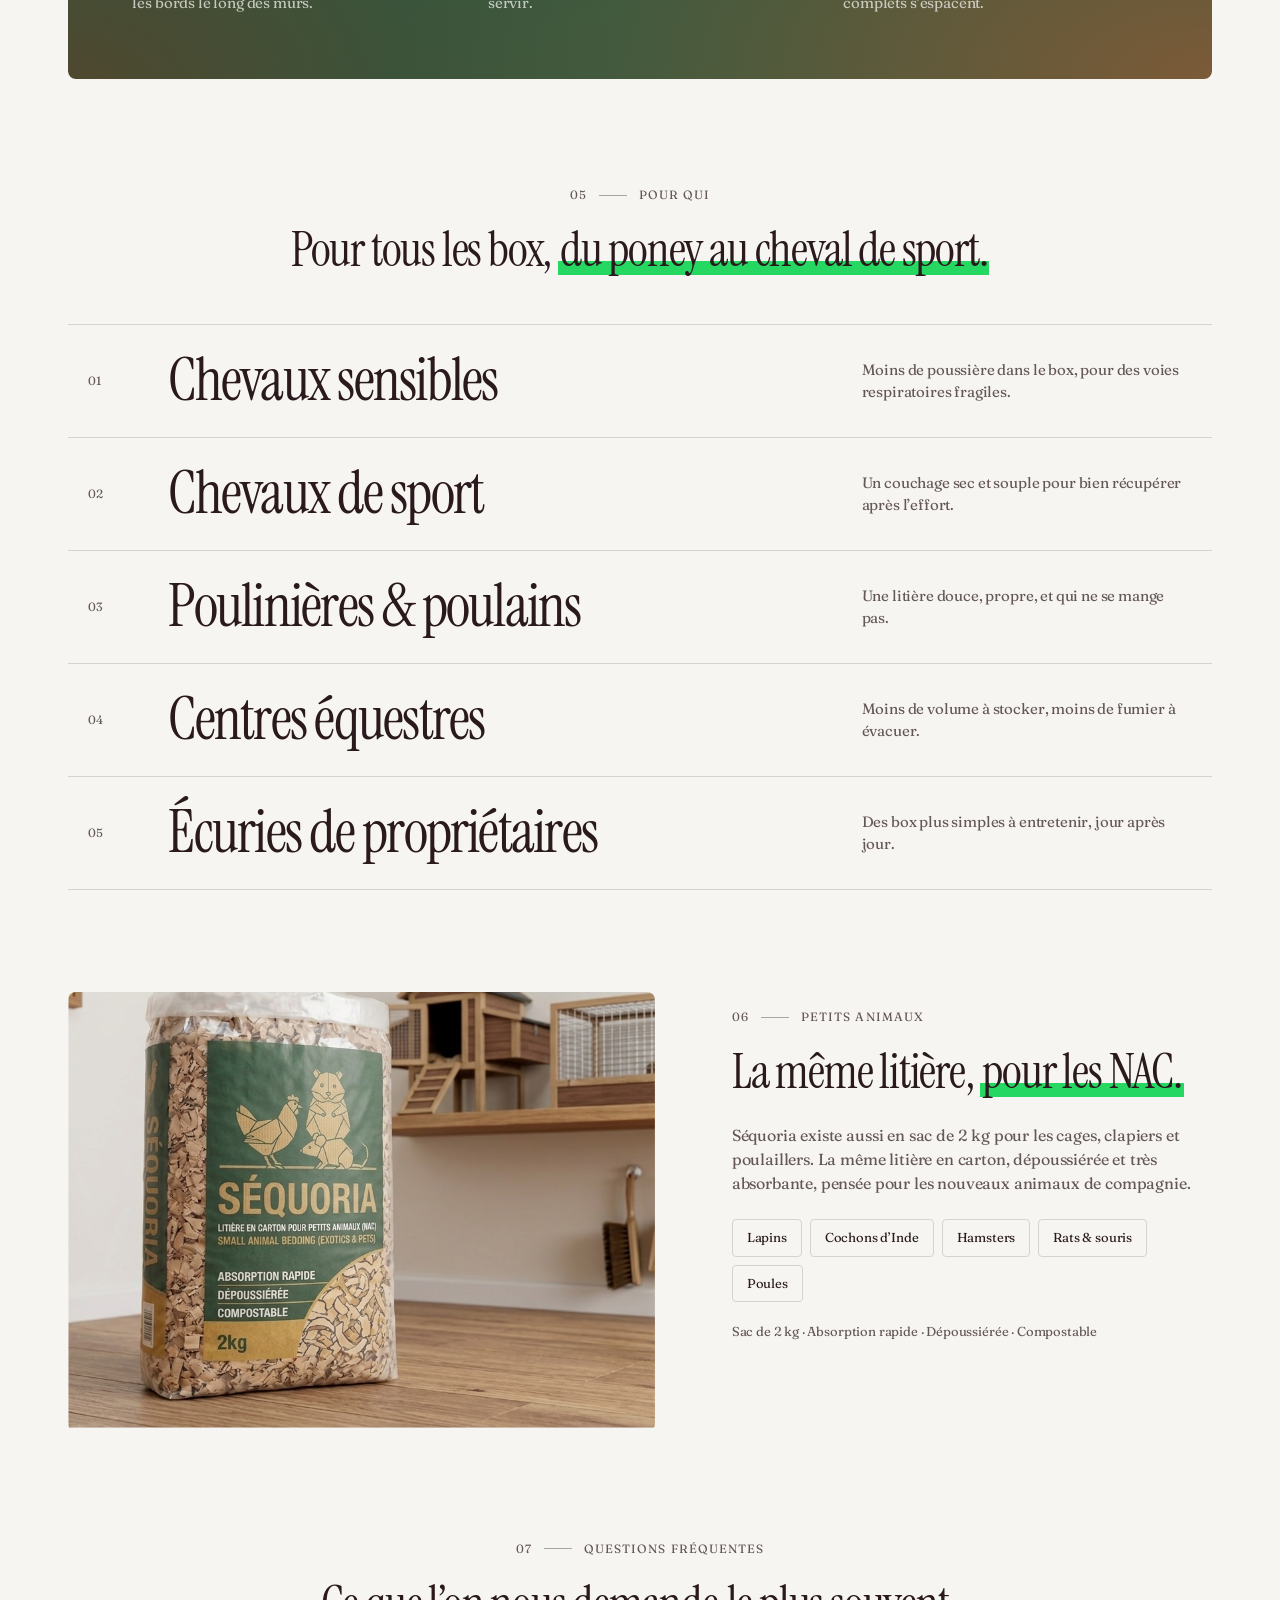
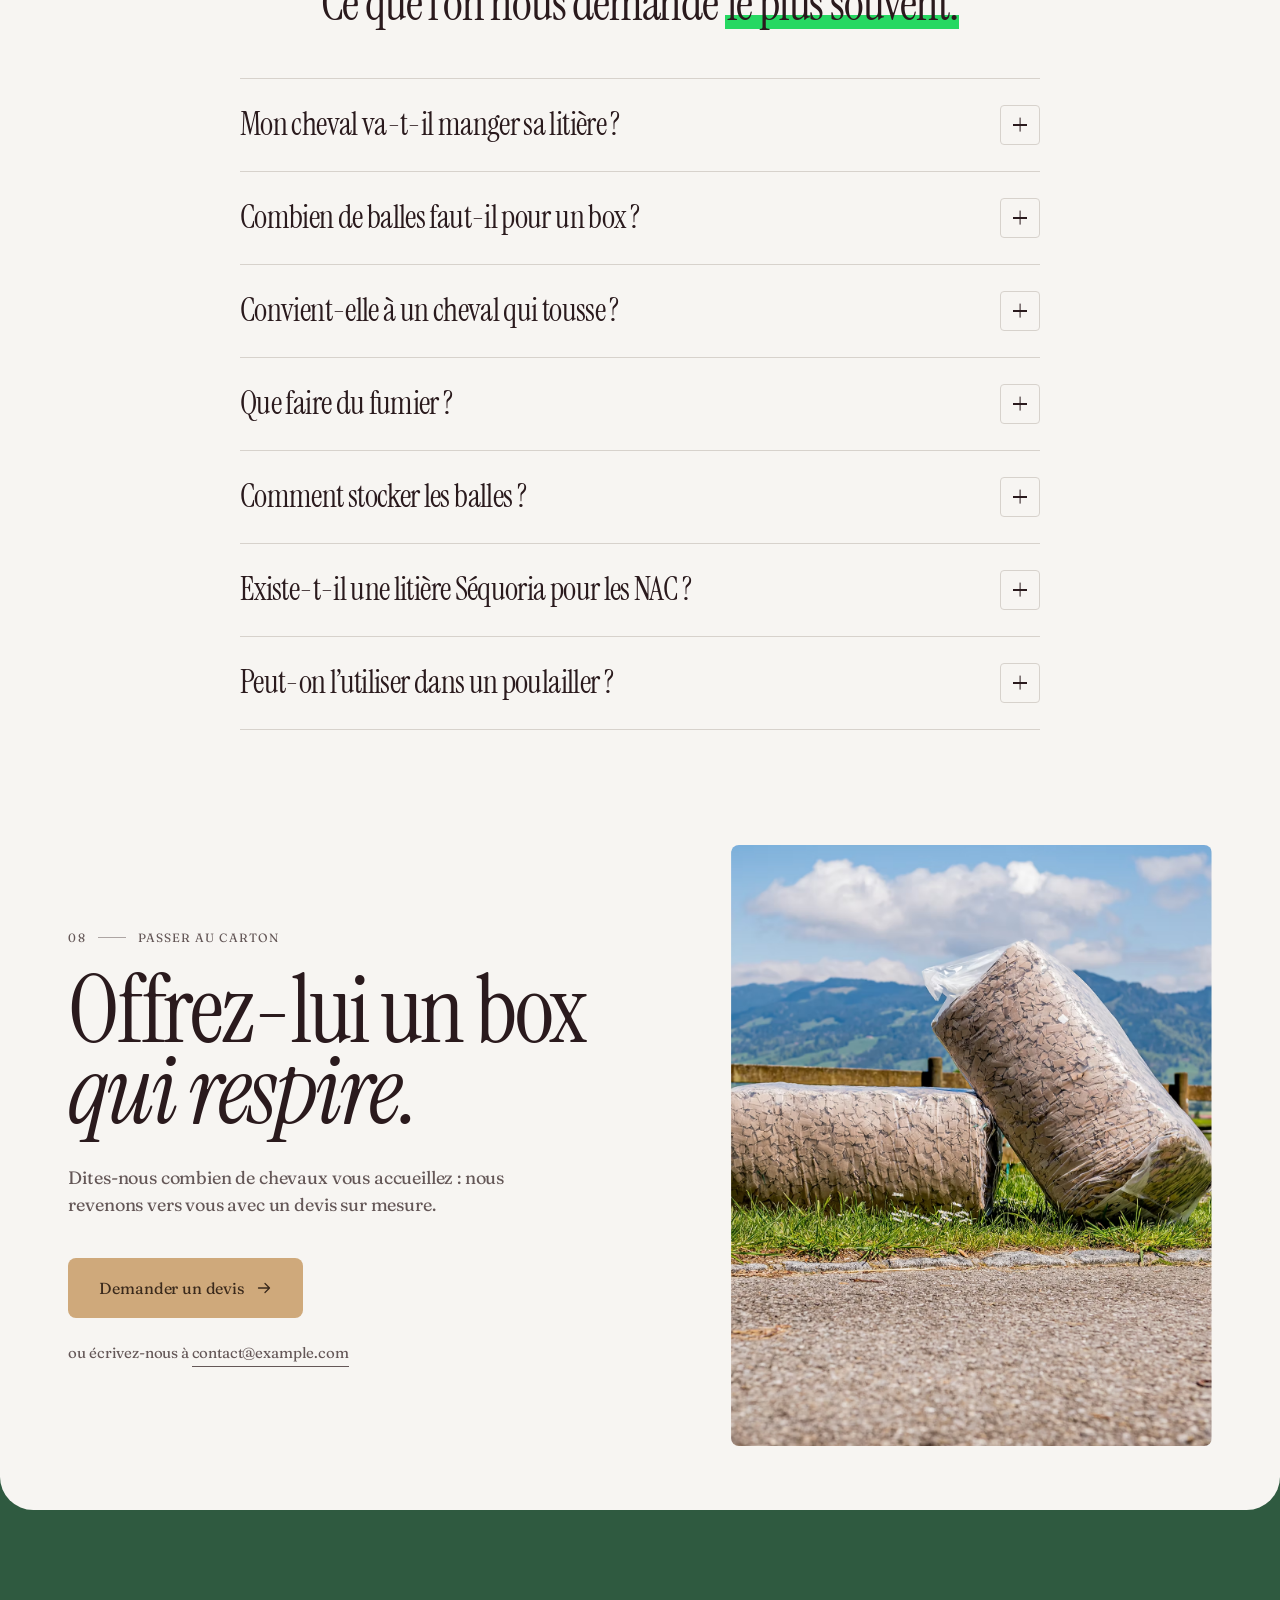
==== commit 749303c0: "Accueil : en-tête épuré, barre de navigation fixe, section 01 en carte - En-tête : mention du haut e" ====
--- a/index.html
+++ b/index.html
@@ -21,13 +21,13 @@
   <link rel="preconnect" href="https://fonts.googleapis.com">
   <link rel="preconnect" href="https://fonts.gstatic.com" crossorigin>
   <link rel="stylesheet" href="https://fonts.googleapis.com/css2?family=Fraunces:opsz,wght,SOFT,WONK@9..144,300..500,0..100,0..1&family=Instrument+Serif:ital@0;1&display=swap">
-  <link rel="stylesheet" href="assets/css/style.css?v=18">
+  <link rel="stylesheet" href="assets/css/style.css?v=19">
   <script>
     document.documentElement.classList.add('js');
     // Filet de sécurité : si le script principal ne se charge pas, tout le contenu reste visible.
     setTimeout(function () { if (!window.siteReady) document.documentElement.classList.remove('js'); }, 3000);
   </script>
-  <script src="assets/js/main.js?v=18" defer></script>
+  <script src="assets/js/main.js?v=19" defer></script>
 </head>
 <body>
   <svg class="sprite" aria-hidden="true" focusable="false">
@@ -82,9 +82,6 @@
       </div>
       <div class="hero__veil" aria-hidden="true"></div>
       <div class="hero__inner container">
-        <div class="hero__top">
-          <p class="hero__kicker" data-hero-fade>Litière en carton recyclé pour chevaux</p>
-        </div>
         <div class="hero__main">
           <h1 class="hero__title">
             <span class="hero__line"><span class="hero__line-i">L’innovation</span></span>
@@ -94,45 +91,36 @@
           <div class="hero__aside">
             <p class="hero__lead" data-hero-fade>Séquoria transforme le carton d’emballage en une litière dépoussiérée et ultra‑absorbante. Des box plus sains, moins de corvées, et un fumier qui retourne vite à la terre.</p>
             <div class="hero__actions" data-hero-fade>
-              <a class="btn btn--primary" href="contact/" data-magnetic>
-                <span class="btn__label" data-roll>Demander un devis</span>
+              <a class="btn btn--primary" href="litiere-chevaux/" data-magnetic>
+                <span class="btn__label" data-roll>Découvrir le produit</span>
                 <span class="btn__icon" aria-hidden="true"><svg><use href="#i-arrow"/></svg><svg><use href="#i-arrow"/></svg></span>
               </a>
-              <a class="btn btn--ghost" href="#manifeste" data-magnetic>
-                <span class="btn__label" data-roll>Découvrir</span>
+              <a class="btn btn--ghost" href="contact/" data-magnetic>
+                <span class="btn__label" data-roll>Demander un devis</span>
               </a>
             </div>
           </div>
         </div>
-        <div class="hero__foot" data-hero-fade>
-          <a class="hero__scroll" href="#manifeste"><span class="hero__scroll-line" aria-hidden="true"></span>Défiler</a>
-        </div>
       </div>
     </section>
 
     <div class="sheet">
-      <!-- ============ 01 — Manifeste ============ -->
+      <!-- ============ 01 — Séquoria en bref ============ -->
       <section class="section manifesto" id="manifeste">
-        <div class="container container--narrow center">
-          <p class="kicker" data-reveal><span>01</span>Séquoria en bref</p>
-          <h2 class="heading-lg statement" data-fill>Nous donnons une seconde vie au carton d’emballage en le transformant en une litière <mark>saine pour vos chevaux</mark>, <mark>simple pour vos écuries</mark> et <mark>bonne pour la terre</mark>.</h2>
-          <p class="manifesto__text" data-reveal>Du carton trié, découpé en copeaux puis dépoussiéré&nbsp;: une matière toute simple, qui fait mieux que la paille là où ça compte.</p>
-          <p class="manifesto__more" data-reveal><a class="link" href="#matiere">Voir comment elle est fabriquée <svg class="icon" aria-hidden="true"><use href="#i-arrow"/></svg></a></p>
-        </div>
-      </section>
-
-      <!-- ============ Le produit ============ -->
-      <section class="showcase" aria-label="Le sac Séquoria">
         <div class="container">
-          <figure class="showcase__figure" data-showcase>
-            <div class="showcase__frame">
-              <img class="showcase__img" src="assets/img/photos/sequoria-sac-ecurie.jpg" alt="Un sac de litière Séquoria de 20 kg posé dans une écurie, un cheval à la porte de son box" width="1407" height="768" loading="lazy" decoding="async">
-            </div>
-            <figcaption class="showcase__cap" data-reveal>
-              <a class="link" href="litiere-chevaux/">Découvrir la litière chevaux <svg class="icon" aria-hidden="true"><use href="#i-arrow"/></svg></a>
-              <span>Absorption rapide · Dépoussiérée · Compostable · 20&nbsp;kg</span>
-            </figcaption>
-          </figure>
+          <div class="intro-card">
+            <figure class="photo intro-card__photo" data-photo>
+              <div class="photo__media" data-speed="-0.04">
+                <img src="assets/img/photos/sequoria-sac-ecurie.jpg" alt="Un sac de litière Séquoria de 20 kg posé dans une écurie, un cheval à la porte de son box" width="1407" height="768" loading="lazy" decoding="async">
+              </div>
+            </figure>
+            <div class="intro-card__content">
+              <p class="kicker" data-reveal><span>01</span>Séquoria en bref</p>
+              <h2 class="heading-lg statement" data-fill>Nous donnons une seconde vie au carton d’emballage en le transformant en une litière <mark>saine pour vos chevaux</mark>, <mark>simple pour vos écuries</mark> et <mark>bonne pour la terre</mark>.</h2>
+              <p class="manifesto__text" data-reveal>Du carton trié, découpé en copeaux puis dépoussiéré&nbsp;: une matière toute simple, qui fait mieux que la paille là où ça compte.</p>
+              <p class="manifesto__more" data-reveal><a class="link" href="#matiere">Voir comment elle est fabriquée <svg class="icon" aria-hidden="true"><use href="#i-arrow"/></svg></a></p>
+            </div>
+          </div>
         </div>
       </section>
 
--- a/assets/css/style.css
+++ b/assets/css/style.css
@@ -420,11 +420,9 @@
   justify-content: center;
   padding-inline: 16px;
   pointer-events: none;
-  transition: transform .7s var(--ease-out);
-}
-
-.nav.is-hidden { transform: translateY(calc(-100% - 20px)); }
-.nav:has(:focus-visible) { transform: none; }
+}
+
+/* La barre reste visible en permanence pendant le défilement. */
 
 .nav__pill {
   pointer-events: auto;
@@ -434,7 +432,7 @@
   gap: 28px;
   padding: 6px;
   border: 1px solid rgb(31 58 43 / .1);
-  border-radius: var(--radius-sm);
+  border-radius: 999px;
   background: rgb(221 233 214 / .7);
   -webkit-backdrop-filter: blur(16px) saturate(1.2);
   backdrop-filter: blur(16px) saturate(1.2);
@@ -450,7 +448,7 @@
   align-items: center;
   justify-content: flex-end;
   gap: 24px;
-  padding-left: 18px;
+  padding-left: 22px;
 }
 
 .nav__side--end {
@@ -501,7 +499,7 @@
   width: 40px;
   height: 40px;
   border: 1px solid rgb(31 58 43 / .25);
-  border-radius: var(--radius-sm);
+  border-radius: 50%;
   color: var(--color-forest);
   transition:
     background-color .4s var(--ease-out),
@@ -705,27 +703,10 @@
   min-height: 100vh;
   min-height: 100svh;
   display: grid;
-  grid-template-rows: auto 1fr auto;
-  row-gap: 28px;
-  padding-block: 104px 28px;
+  grid-template-rows: minmax(0, 1fr);
+  padding-block: 104px 64px;
   transform: translate3d(0, calc(var(--hp, 0) * -8vh), 0) scale(calc(1 - var(--hp, 0) * .06));
   transform-origin: 50% 100%;
-}
-
-.hero__top {
-  display: flex;
-  justify-content: space-between;
-  align-items: flex-start;
-  gap: 24px;
-  color: var(--hero-ink-soft);
-}
-
-.hero__kicker {
-  max-width: 17em;
-  font-size: var(--text-caption);
-  line-height: 1.5;
-  letter-spacing: .09em;
-  text-transform: uppercase;
 }
 
 /* Titre et texte remontés au centre de l'écran, dans la moitié gauche. */
@@ -776,42 +757,6 @@
   margin-top: 28px;
 }
 
-.hero__foot {
-  display: flex;
-  align-items: center;
-  font-size: var(--text-label);
-}
-
-.hero__scroll {
-  display: inline-flex;
-  align-items: center;
-  gap: 12px;
-  color: var(--hero-ink);
-  text-decoration: none;
-}
-
-.hero__scroll-line {
-  position: relative;
-  width: 44px;
-  height: 1px;
-  overflow: hidden;
-  background: var(--hero-rule);
-}
-
-.hero__scroll-line::after {
-  content: "";
-  position: absolute;
-  inset: 0;
-  background: var(--hero-ink);
-  animation: scroll-cue 2.4s var(--ease-in-out) infinite;
-}
-
-@keyframes scroll-cue {
-  0% { transform: translateX(-100%); }
-  55% { transform: translateX(0); }
-  100% { transform: translateX(101%); }
-}
-
 /* Entrée du hero, déclenchée par le JS une fois les polices prêtes. */
 .js .hero__line-i {
   transform: translate3d(0, 112%, 0) rotate(4deg);
@@ -843,7 +788,6 @@
 
 .js .hero__lead { transition-delay: .8s; }
 .js .hero__actions { transition-delay: .92s; }
-.js .hero__foot { transition-delay: 1.05s; }
 
 .is-loaded [data-hero-fade] {
   opacity: 1;
@@ -906,50 +850,48 @@
   margin: 0 auto clamp(32px, 4vw, 52px);
 }
 
-/* ---------- 8. Manifeste ---------- */
+/* ---------- 8. Séquoria en bref ---------- */
 .manifesto { padding-top: clamp(56px, 6vw, 88px); }
-
-.statement { margin-inline: auto; }
 .js .fw { opacity: .14; }
 
+/* Carte aux coins arrondis : la photo du sac à gauche, le texte à droite. */
+.intro-card {
+  --card-radius: clamp(18px, 2.4vw, 32px);
+  --card-pad: clamp(12px, 1.6vw, 20px);
+  display: grid;
+  grid-template-columns: minmax(0, 1.1fr) minmax(0, 1fr);
+  align-items: center;
+  gap: clamp(28px, 4vw, 64px);
+  padding: var(--card-pad);
+  border-radius: var(--card-radius);
+  background: var(--color-oat-milk);
+}
+
+.intro-card__photo {
+  aspect-ratio: 3 / 2;
+  border-radius: calc(var(--card-radius) - var(--card-pad));
+}
+
+.intro-card__content { padding: clamp(8px, 2vw, 32px) clamp(8px, 2.4vw, 40px) clamp(8px, 2vw, 32px) 0; }
+
+.intro-card .statement {
+  font-size: clamp(1.75rem, 2.7vw, 2.5rem);
+  line-height: 1.02;
+}
+
 .manifesto__text {
-  max-width: 540px;
-  margin: 32px auto 24px;
+  max-width: 460px;
+  margin: 24px 0 20px;
   color: var(--color-ash-mauve);
   text-wrap: pretty;
 }
 
-/* ---------- 8b. Vitrine produit ---------- */
-.showcase { padding-bottom: var(--section-pad); }
-
-/* --sp : progression (0 → 1) calculée au défilement ; la photo s'ouvre en grand. */
-.showcase__frame {
-  position: relative;
-  overflow: hidden;
-  aspect-ratio: 1407 / 768;
-  border-radius: var(--radius);
-  background: var(--color-oat-milk);
-  clip-path: inset(calc((1 - var(--sp, 1)) * 7%) calc((1 - var(--sp, 1)) * 13%) round var(--radius));
-}
-
-.showcase__img {
-  width: 100%;
-  height: 100%;
-  object-fit: cover;
-  transform: scale(calc(1.16 - var(--sp, 1) * .16));
-  transform-origin: 50% 60%;
-}
-
-.showcase__cap {
-  display: flex;
-  flex-wrap: wrap;
-  justify-content: space-between;
-  gap: 8px 24px;
-  padding-top: 16px;
-  font-size: var(--text-label);
-  color: var(--color-ash-mauve);
-}
-
+@media (max-width: 900px) {
+  .intro-card { grid-template-columns: minmax(0, 1fr); }
+  .intro-card__content { padding: 8px 8px 20px; }
+}
+
+/* ---------- 8b. Photos ---------- */
 /* Photos : cadre arrondi, apparition par le bas, légère parallaxe interne. */
 .photo {
   position: relative;
@@ -2326,7 +2268,7 @@
   .nav__pill {
     grid-template-columns: auto auto;
     gap: 20px;
-    padding-left: 16px;
+    padding-left: 22px;
   }
 
   .audience__item {
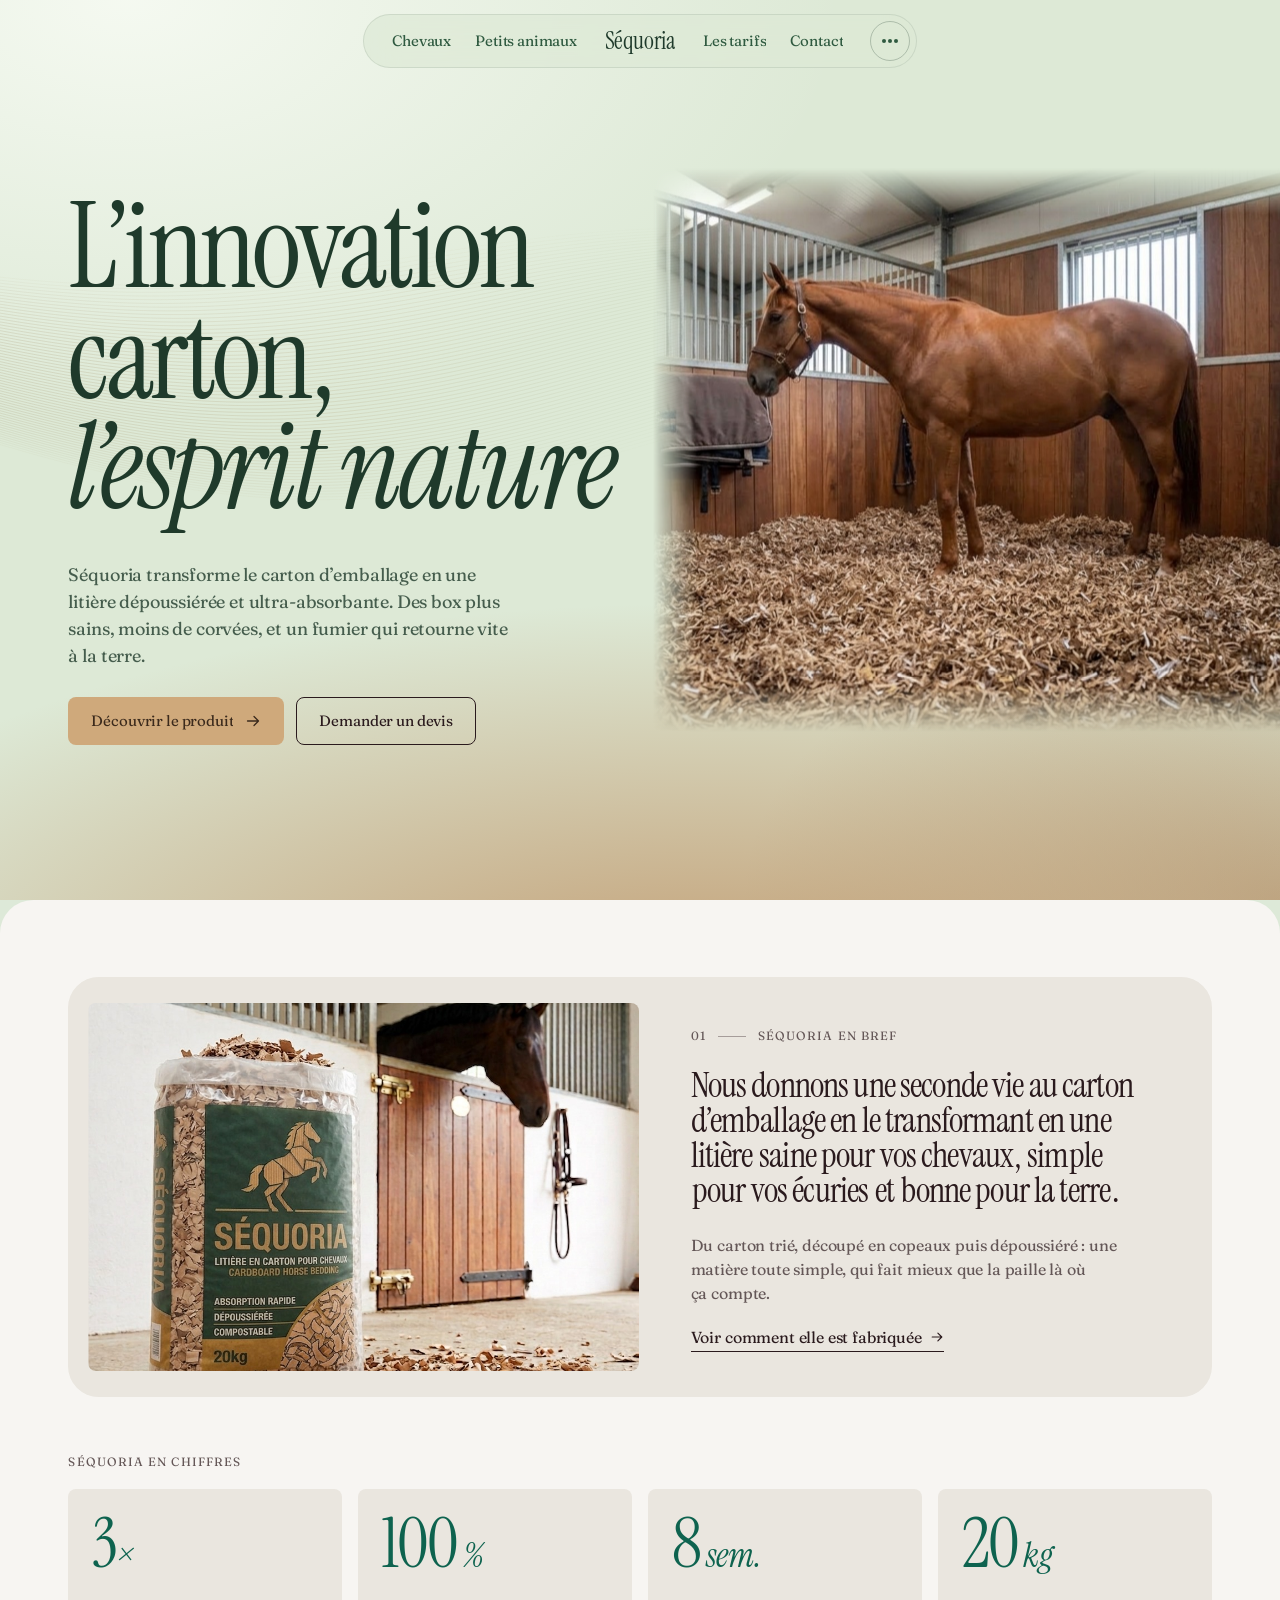
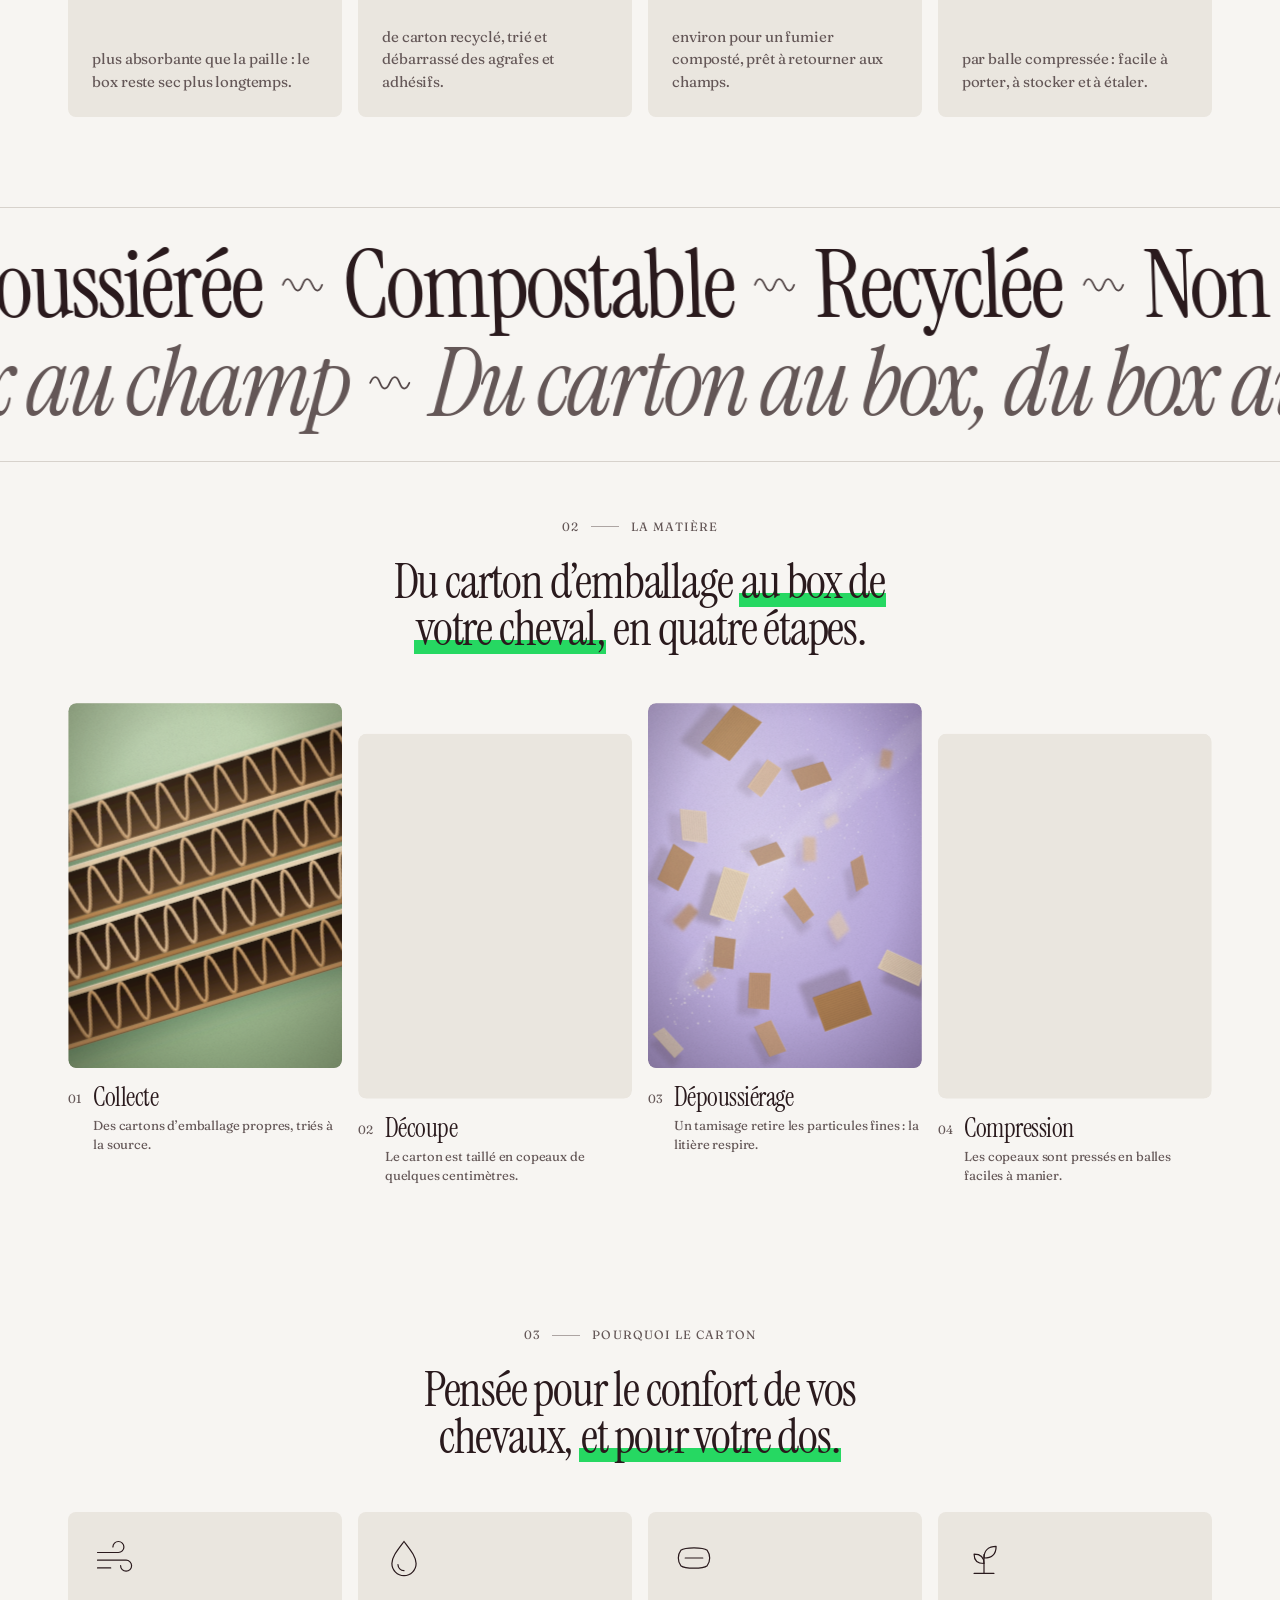
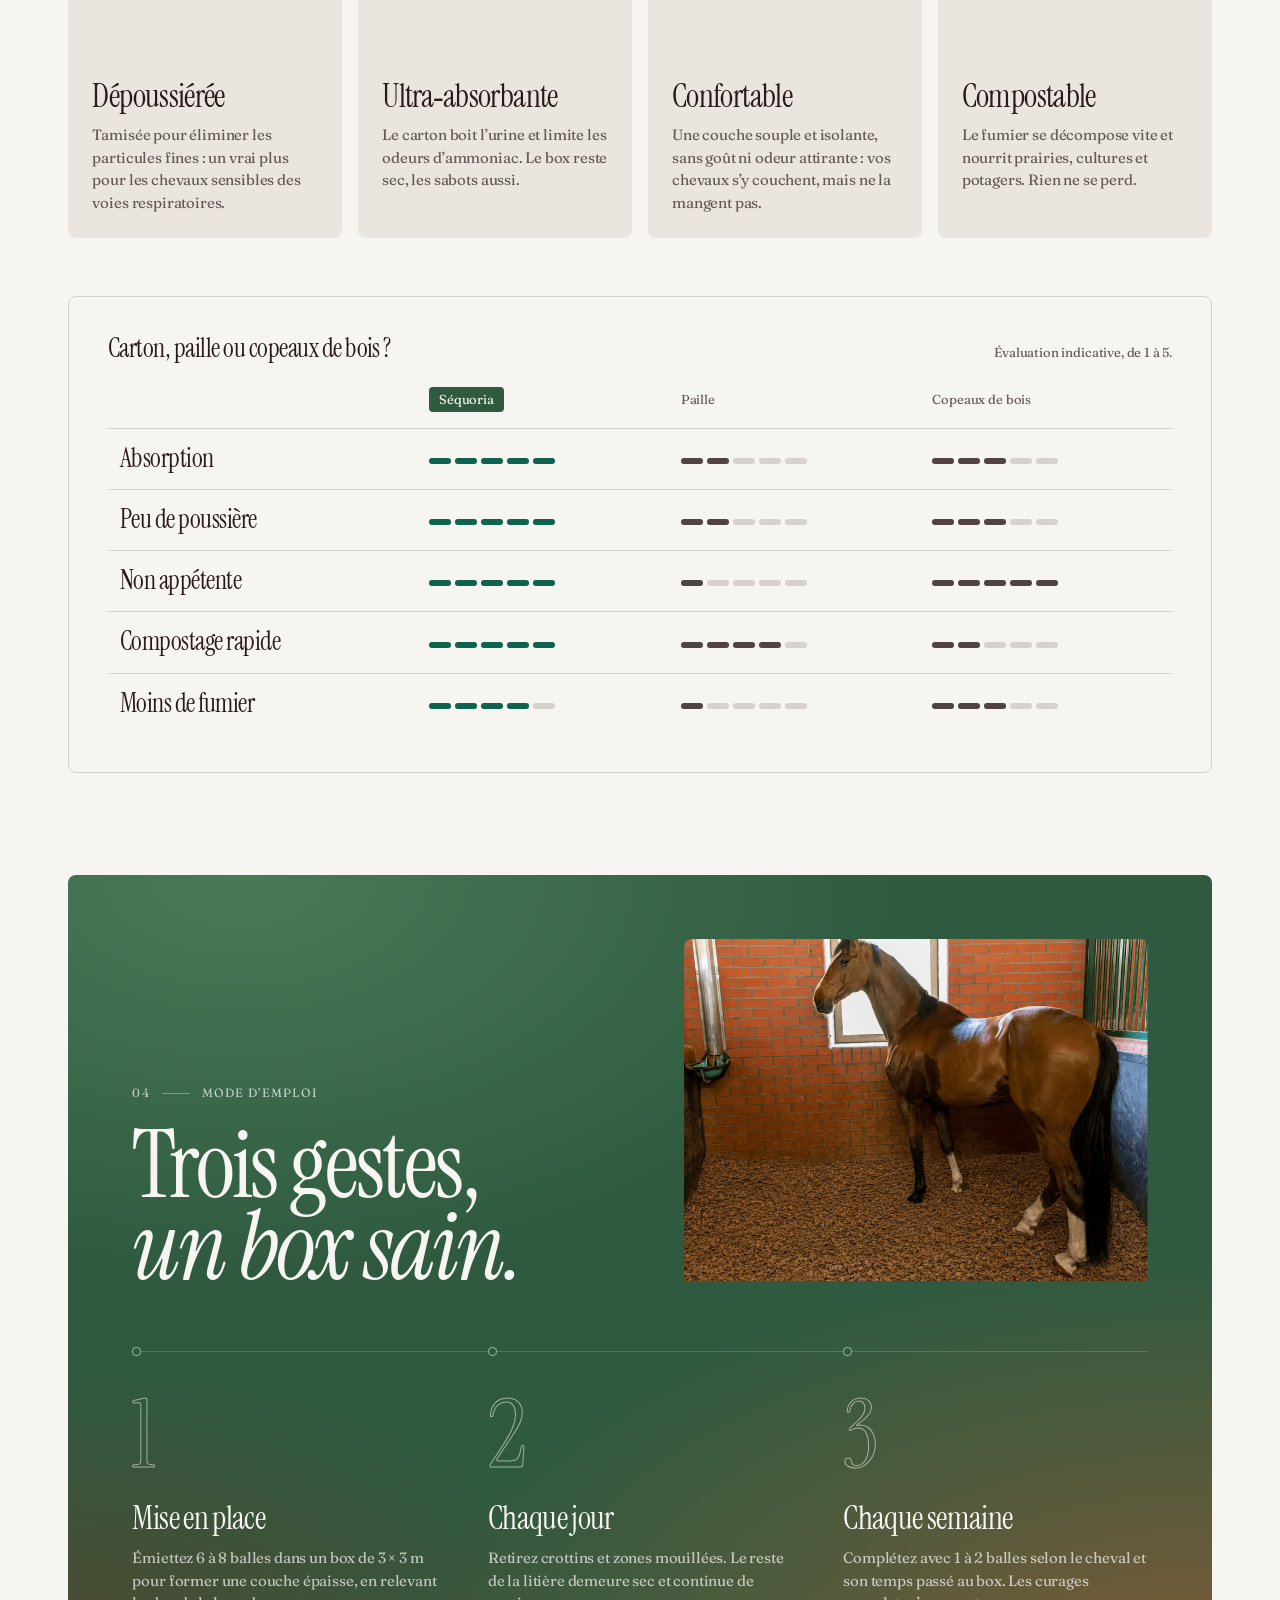
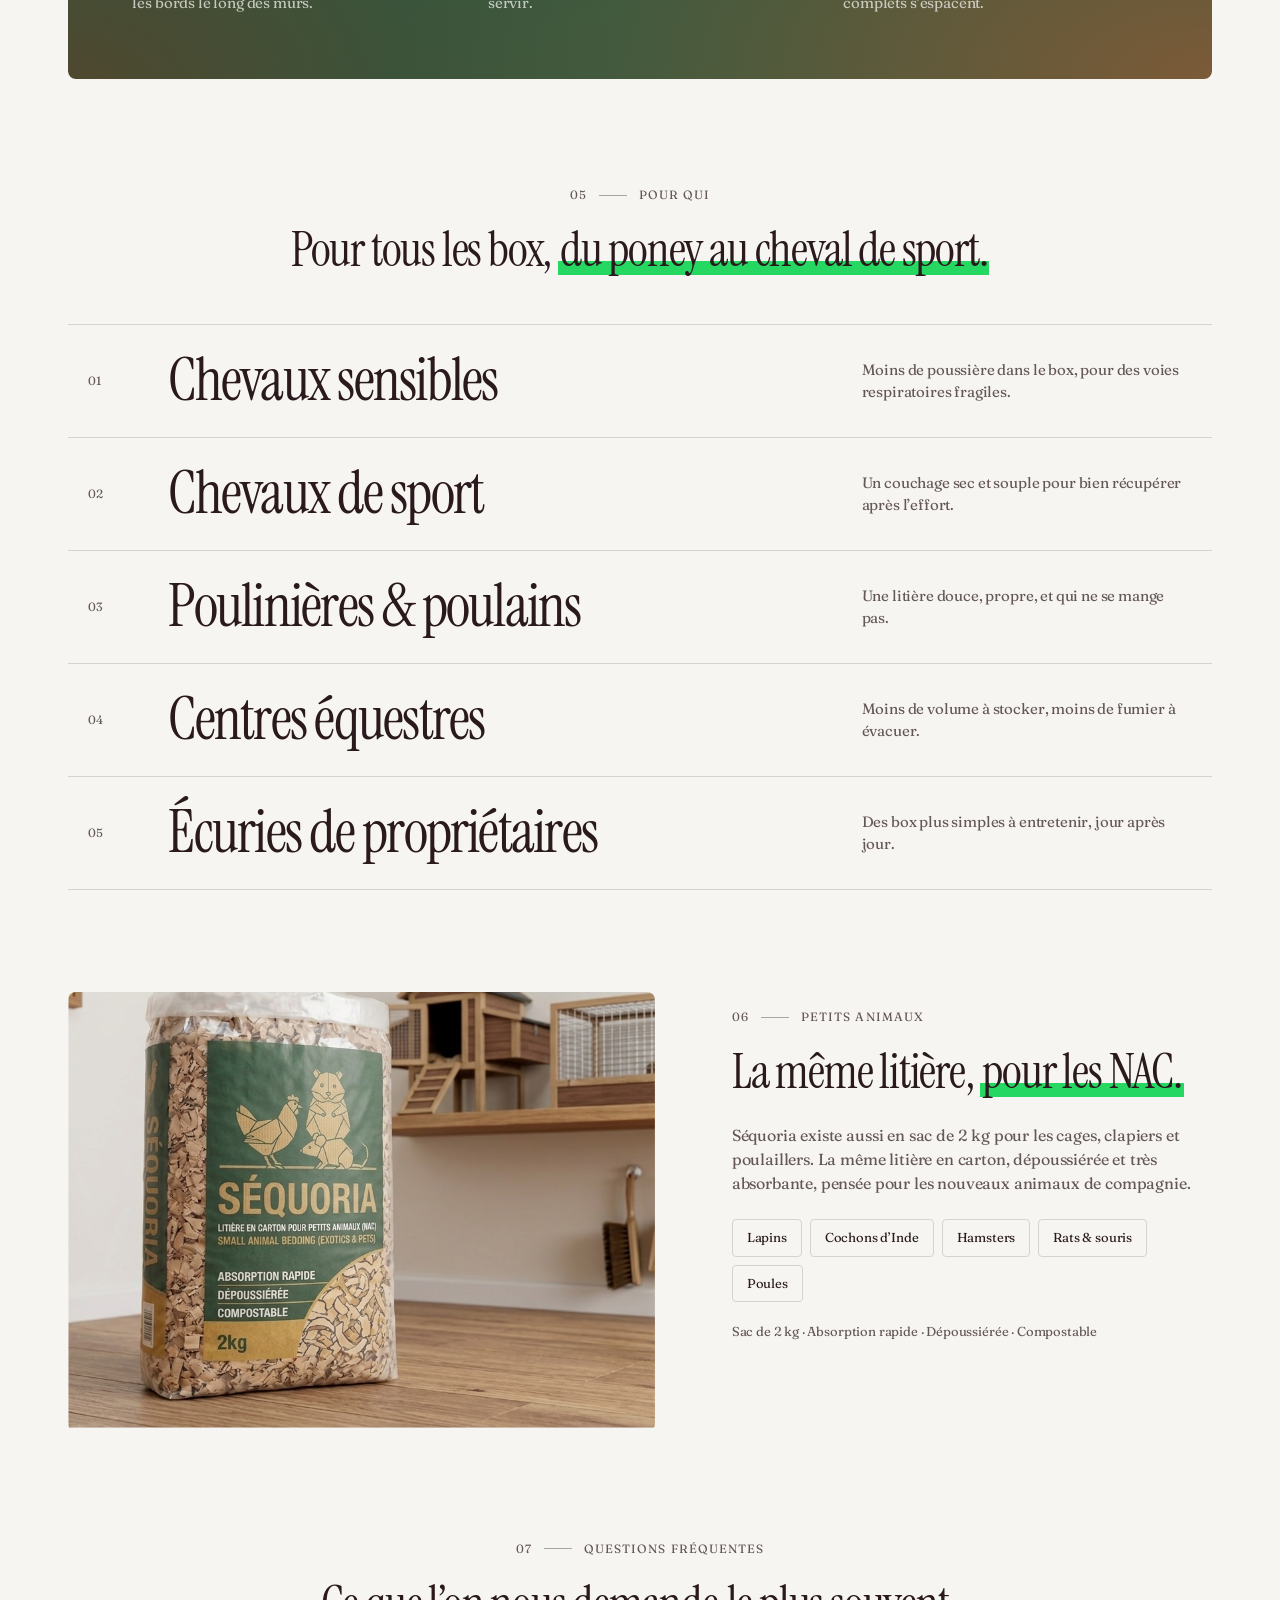
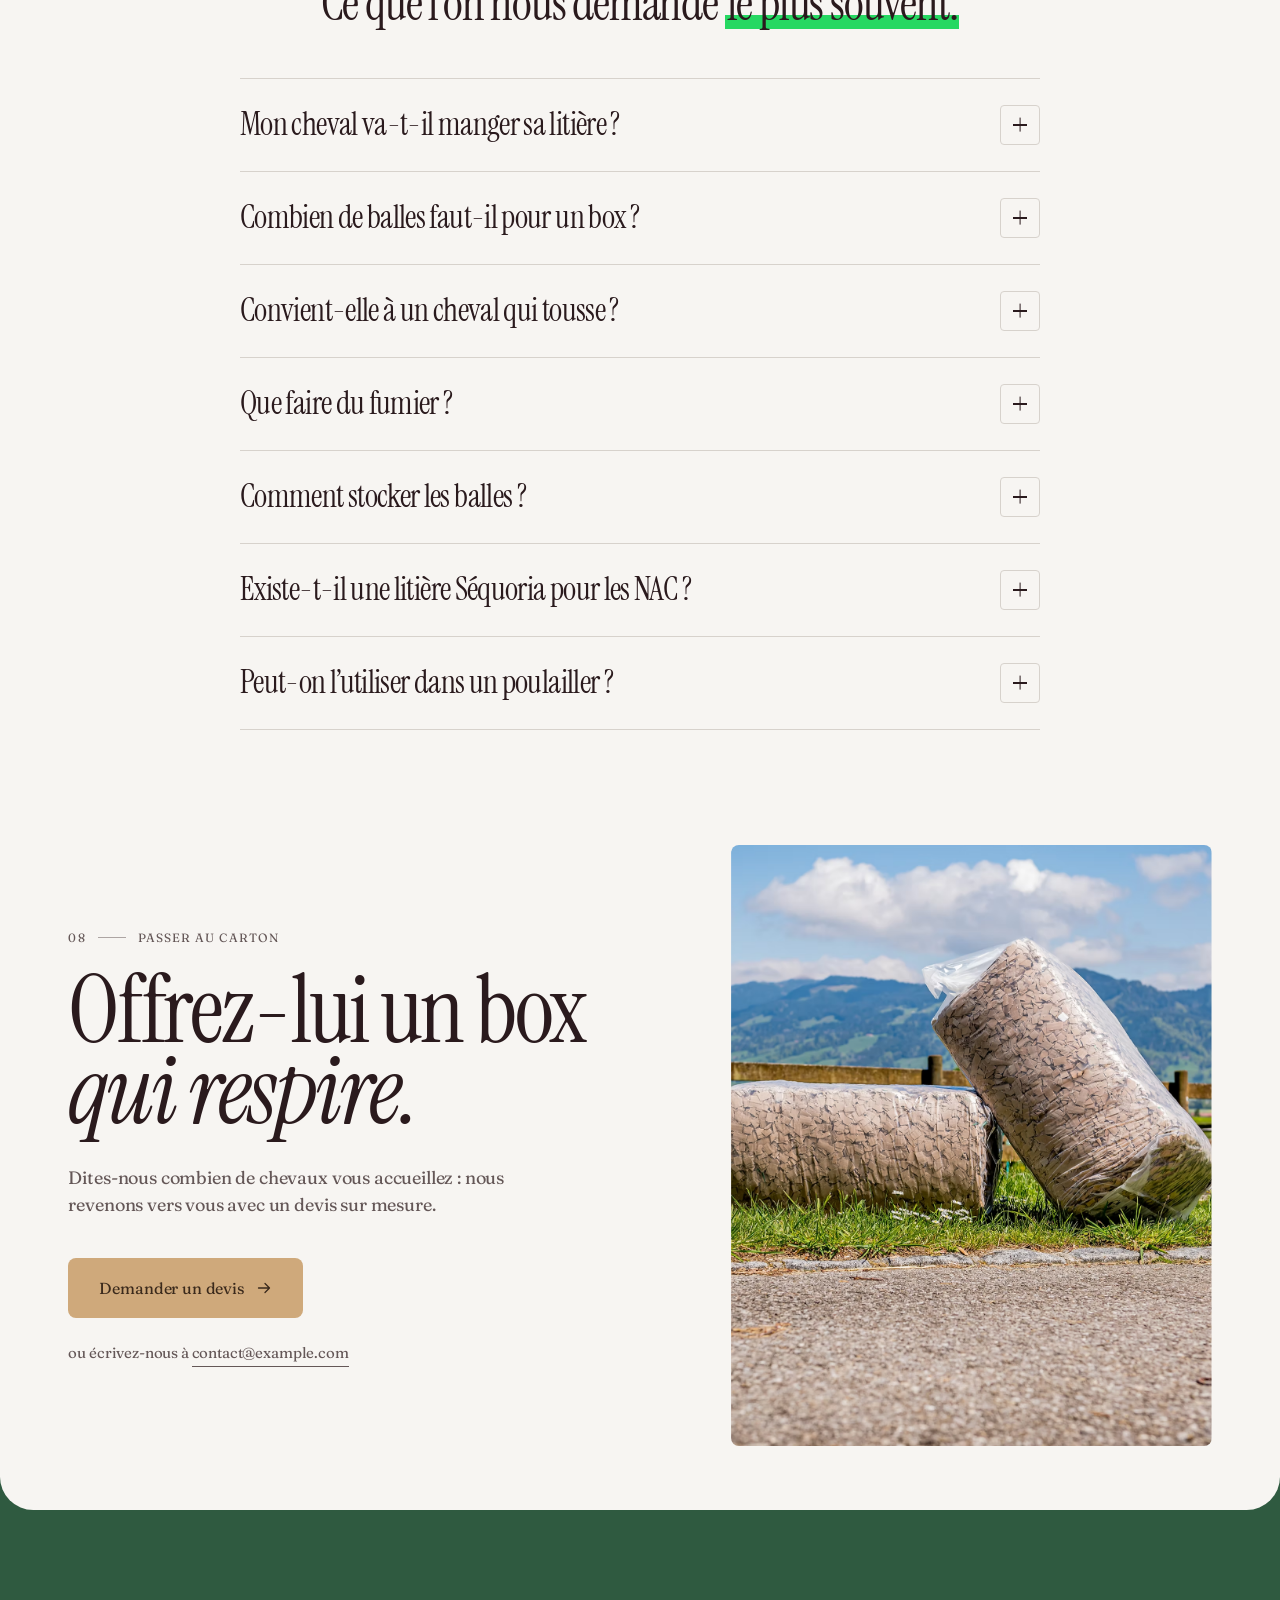
==== commit 5b31889f: "Ajouter la page « Les tarifs » - Grille tarifaire de la litière chevaux, du sac au camion complet   " ====
--- a/index.html
+++ b/index.html
@@ -21,13 +21,13 @@
   <link rel="preconnect" href="https://fonts.googleapis.com">
   <link rel="preconnect" href="https://fonts.gstatic.com" crossorigin>
   <link rel="stylesheet" href="https://fonts.googleapis.com/css2?family=Fraunces:opsz,wght,SOFT,WONK@9..144,300..500,0..100,0..1&family=Instrument+Serif:ital@0;1&display=swap">
-  <link rel="stylesheet" href="assets/css/style.css?v=19">
+  <link rel="stylesheet" href="assets/css/style.css?v=20">
   <script>
     document.documentElement.classList.add('js');
     // Filet de sécurité : si le script principal ne se charge pas, tout le contenu reste visible.
     setTimeout(function () { if (!window.siteReady) document.documentElement.classList.remove('js'); }, 3000);
   </script>
-  <script src="assets/js/main.js?v=19" defer></script>
+  <script src="assets/js/main.js?v=20" defer></script>
 </head>
 <body>
   <svg class="sprite" aria-hidden="true" focusable="false">
@@ -48,6 +48,7 @@
         <span data-roll>Séquoria</span>
       </a>
       <div class="nav__side nav__side--end">
+        <a class="nav__link" href="tarifs/" data-roll>Les tarifs</a>
         <a class="nav__link" href="contact/" data-roll>Contact</a>
         <button class="nav__toggle" type="button" aria-expanded="false" aria-controls="menu" aria-label="Ouvrir le menu">
           <span class="nav__dots" aria-hidden="true"><i></i><i></i><i></i></span>
@@ -62,9 +63,10 @@
         <li style="--i:0"><a class="menu__link" href="#top"><span class="menu__num">01</span><span class="menu__label">Accueil</span></a></li>
         <li style="--i:1"><a class="menu__link" href="litiere-chevaux/"><span class="menu__num">02</span><span class="menu__label">Litière chevaux</span></a></li>
         <li style="--i:2"><a class="menu__link" href="litiere-nac/"><span class="menu__num">03</span><span class="menu__label">Litière petits animaux</span></a></li>
-        <li style="--i:3"><a class="menu__link" href="#usage"><span class="menu__num">04</span><span class="menu__label">Mode d’emploi</span></a></li>
-        <li style="--i:4"><a class="menu__link" href="#faq"><span class="menu__num">05</span><span class="menu__label">Questions fréquentes</span></a></li>
-        <li style="--i:5"><a class="menu__link" href="contact/"><span class="menu__num">06</span><span class="menu__label">Demander un devis</span></a></li>
+        <li style="--i:3"><a class="menu__link" href="tarifs/"><span class="menu__num">04</span><span class="menu__label">Les tarifs</span></a></li>
+        <li style="--i:4"><a class="menu__link" href="#usage"><span class="menu__num">05</span><span class="menu__label">Mode d’emploi</span></a></li>
+        <li style="--i:5"><a class="menu__link" href="#faq"><span class="menu__num">06</span><span class="menu__label">Questions fréquentes</span></a></li>
+        <li style="--i:6"><a class="menu__link" href="contact/"><span class="menu__num">07</span><span class="menu__label">Demander un devis</span></a></li>
       </ol>
       <div class="menu__foot">
         <p>Du carton au box, <em>du box au champ.</em></p>
@@ -484,6 +486,7 @@
           <ul>
             <li><a href="litiere-chevaux/" data-roll>Litière chevaux</a></li>
             <li><a href="litiere-nac/" data-roll>Petits animaux</a></li>
+            <li><a href="tarifs/" data-roll>Les tarifs</a></li>
             <li><a href="#usage" data-roll>Mode d’emploi</a></li>
             <li><a href="#faq" data-roll>Questions</a></li>
           </ul>
--- a/assets/css/style.css
+++ b/assets/css/style.css
@@ -2244,6 +2244,141 @@
   .spec-list > div { grid-template-columns: minmax(0, 1fr); gap: 4px; }
 }
 
+/* ---------- 18c. Grille tarifaire ---------- */
+.pricing {
+  padding: clamp(20px, 3vw, 40px);
+  border: 1px solid var(--color-driftwood);
+  border-radius: var(--radius);
+}
+
+.pricing__table {
+  width: 100%;
+  border-collapse: collapse;
+  font-variant-numeric: tabular-nums;
+}
+
+.pricing__table th,
+.pricing__table td {
+  padding: 18px 16px;
+  border-top: 1px solid var(--color-driftwood);
+  font-weight: 400;
+  text-align: left;
+  vertical-align: middle;
+}
+
+.pricing__table thead th {
+  padding-top: 0;
+  border-top: 0;
+  font-size: var(--text-label);
+  color: var(--color-ash-mauve);
+}
+
+.pricing__table abbr { text-decoration: none; }
+
+.pricing__table tbody th,
+.pricing__table td {
+  font-family: var(--font-display);
+  font-size: var(--text-heading-sm);
+  line-height: 1.15;
+  letter-spacing: -.02em;
+}
+
+.pricing__table td:nth-child(3) { color: var(--color-peacock-teal); }
+
+.pricing__table tbody tr { transition: background-color .4s var(--ease-out); }
+.pricing__table tbody tr:hover { background: var(--color-oat-milk); }
+.pricing__table tbody tr.is-best { background: rgb(47 90 64 / .07); }
+.pricing__table .tag { margin-left: 8px; vertical-align: middle; }
+
+.badge {
+  display: inline-flex;
+  padding: 4px 10px;
+  border-radius: 999px;
+  background: rgb(14 99 79 / .1);
+  color: var(--color-peacock-teal);
+  font-family: var(--font-text);
+  font-size: var(--text-label);
+  letter-spacing: 0;
+}
+
+.pricing__none { color: var(--color-driftwood); }
+
+/* Barre proportionnelle au prix du kg : la baisse se lit d'un coup d'œil. */
+.price-bar {
+  position: relative;
+  display: block;
+  overflow: hidden;
+  width: 100%;
+  max-width: 120px;
+  height: 3px;
+  margin-top: 8px;
+  border-radius: 2px;
+  background: var(--color-driftwood);
+}
+
+.price-bar::after {
+  content: "";
+  position: absolute;
+  inset: 0;
+  background: var(--color-peacock-teal);
+  transform: scaleX(var(--v, 1));
+  transform-origin: left;
+  transition: transform 1s var(--ease-out) calc(var(--r, 0) * 90ms + .25s);
+}
+
+.js .pricing:not(.is-in) .price-bar::after { transform: scaleX(0); }
+
+.pricing__note {
+  margin-top: 20px;
+  font-size: var(--text-caption);
+  color: var(--color-ash-mauve);
+}
+
+/* Sur mobile, chaque ligne devient une petite carte. */
+@media (max-width: 720px) {
+  .pricing { padding: 8px 16px 20px; }
+
+  .pricing__table thead {
+    position: absolute;
+    width: 1px;
+    height: 1px;
+    overflow: hidden;
+    clip: rect(0 0 0 0);
+  }
+
+  .pricing__table tbody tr {
+    display: grid;
+    grid-template-columns: repeat(3, minmax(0, 1fr));
+    gap: 10px 12px;
+    padding: 16px 8px;
+    border-top: 1px solid var(--color-driftwood);
+  }
+
+  .pricing__table tbody tr:first-child { border-top: 0; }
+
+  .pricing__table tbody th {
+    grid-column: 1 / -1;
+    padding: 0;
+    border: 0;
+  }
+
+  .pricing__table td {
+    padding: 0;
+    border: 0;
+    font-size: 1.25rem;
+  }
+
+  .pricing__table td::before {
+    content: attr(data-label);
+    display: block;
+    margin-bottom: 4px;
+    font-family: var(--font-text);
+    font-size: var(--text-caption);
+    letter-spacing: 0;
+    color: var(--color-ash-mauve);
+  }
+}
+
 /* ---------- 19. Responsive ---------- */
 @media (max-width: 1100px) {
   .stats__grid,
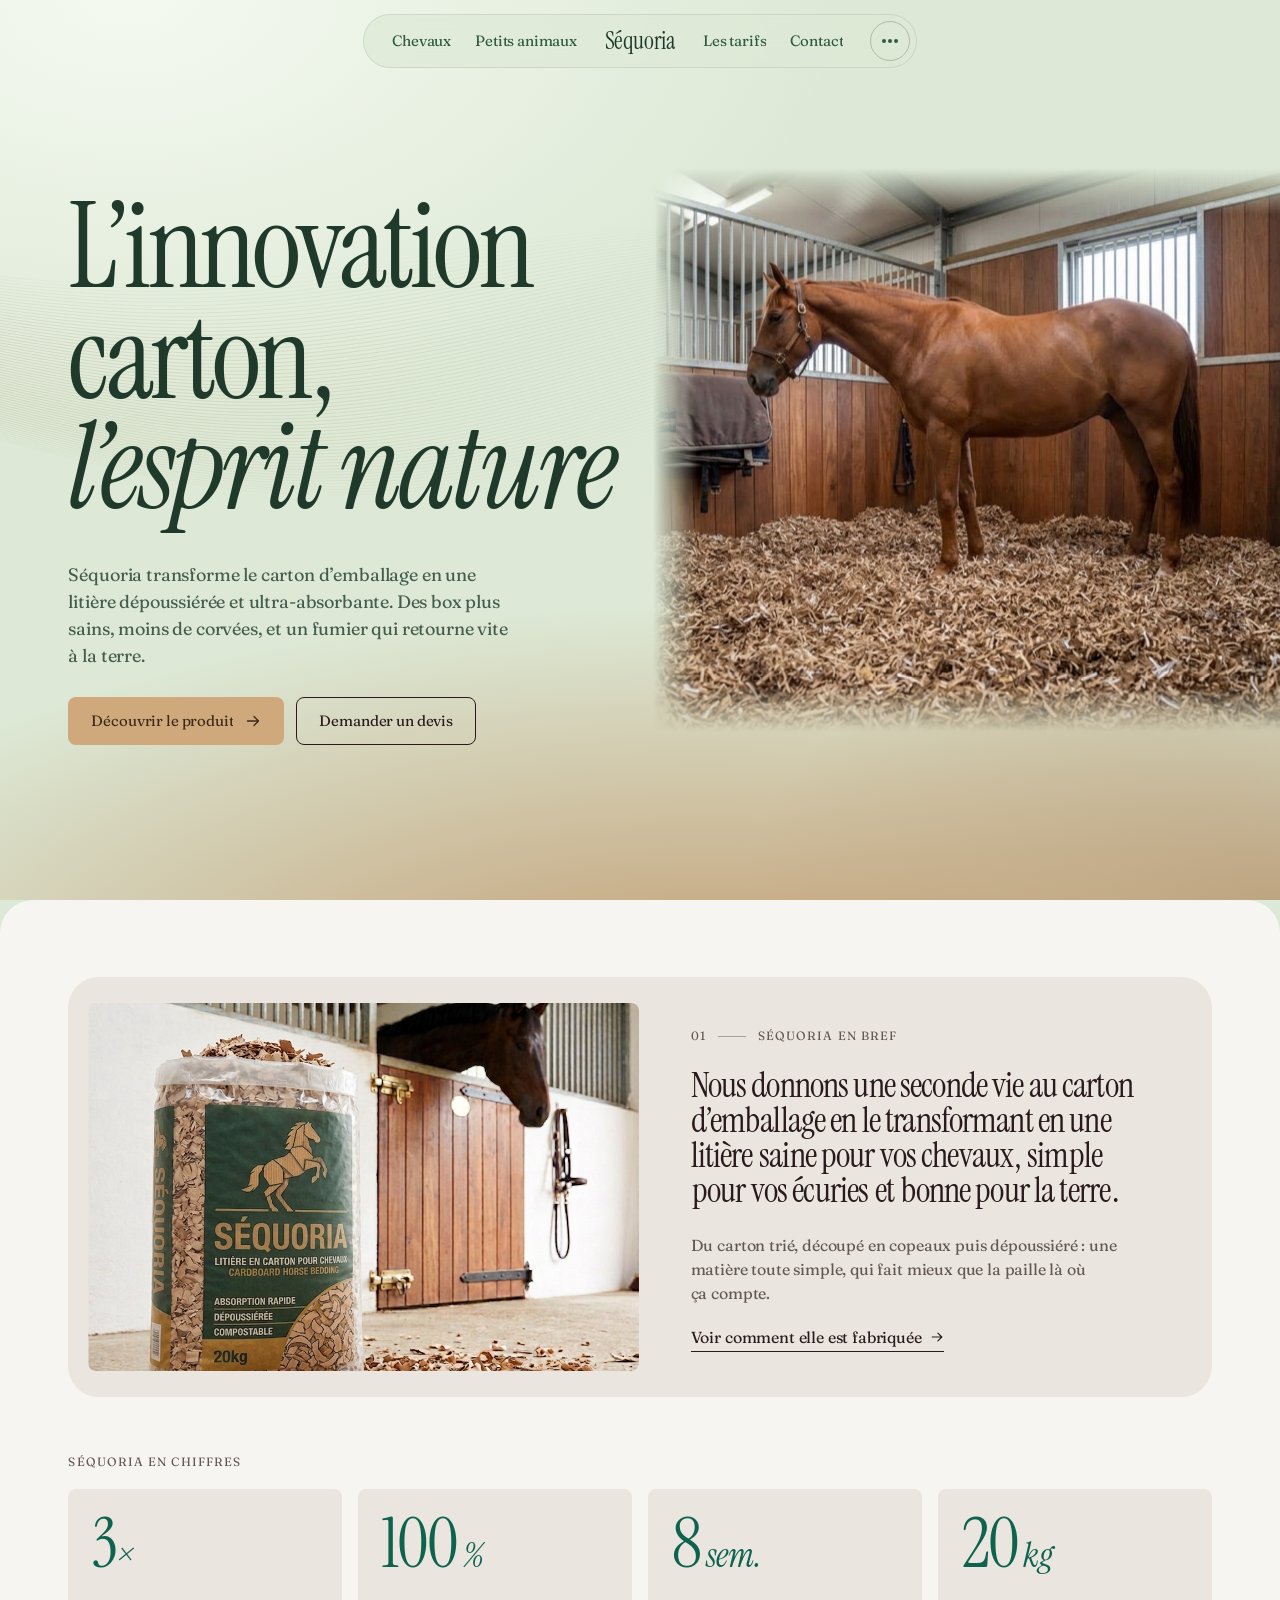
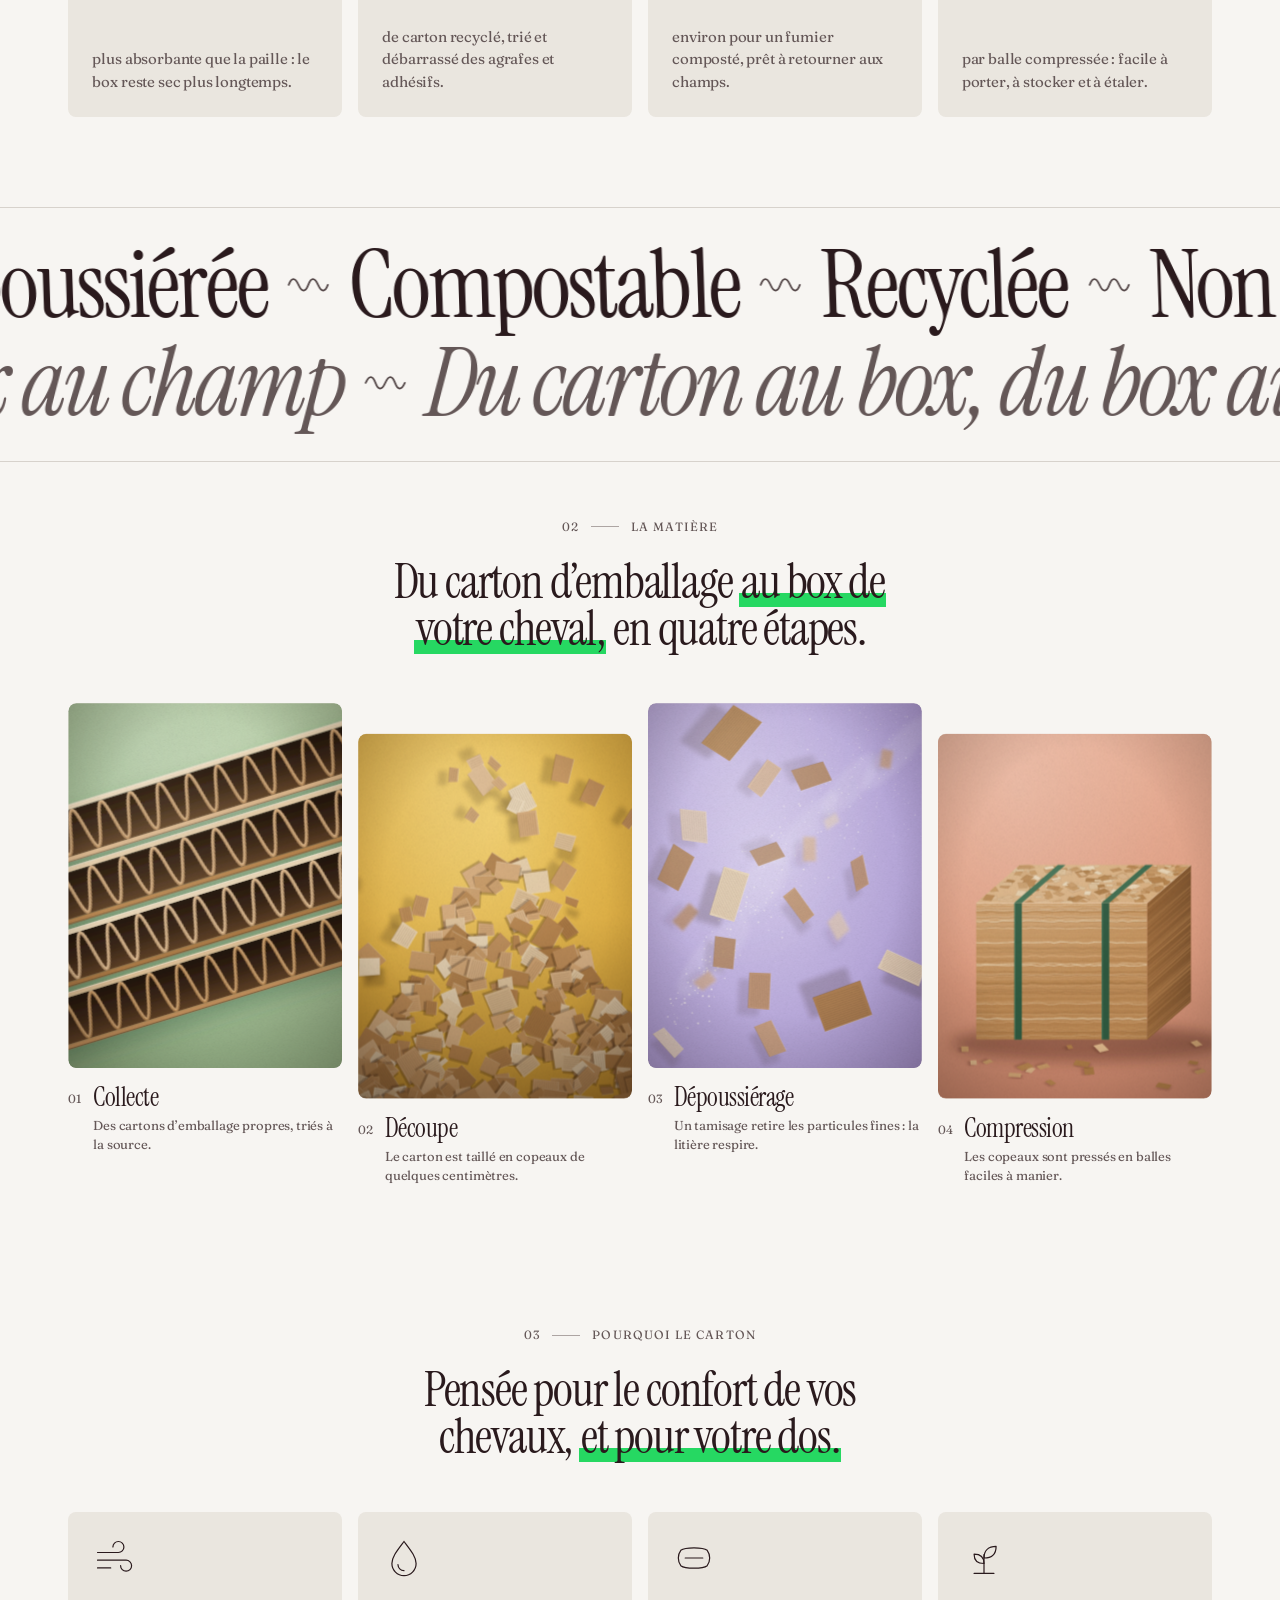
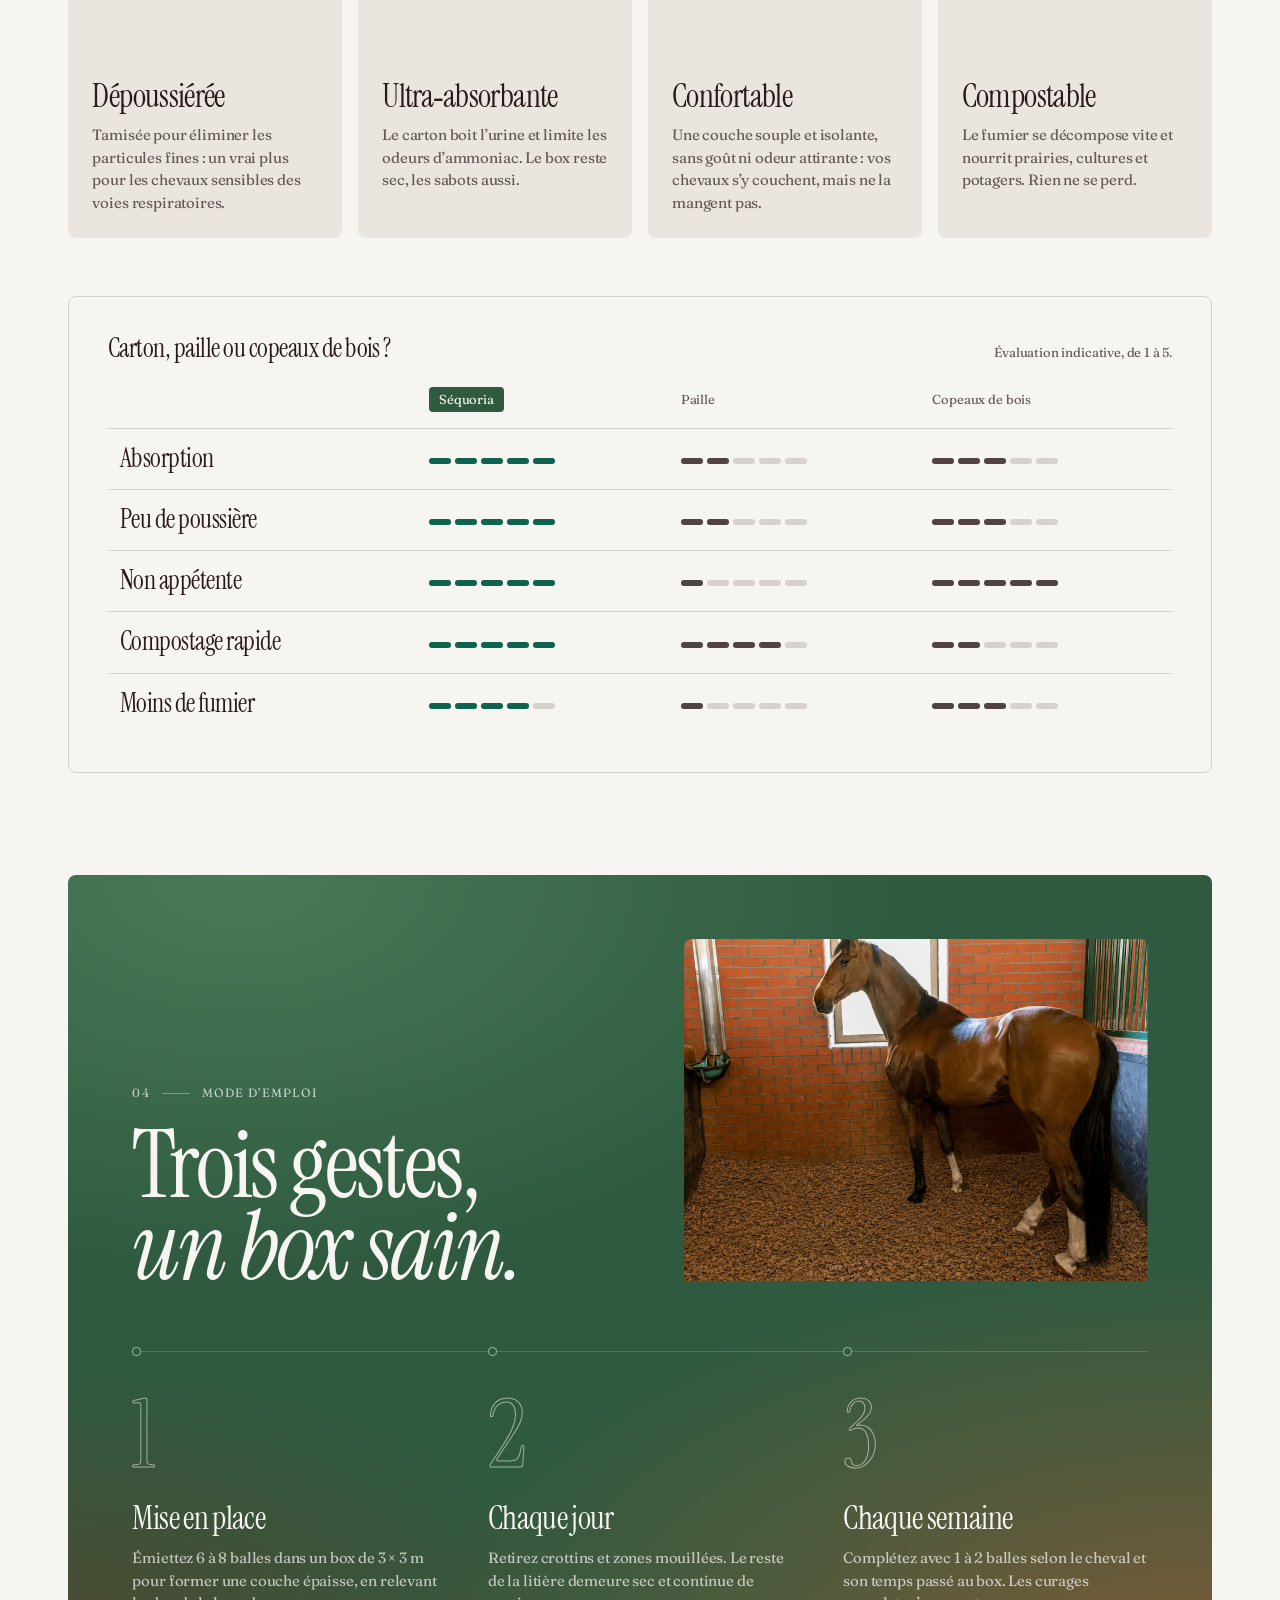
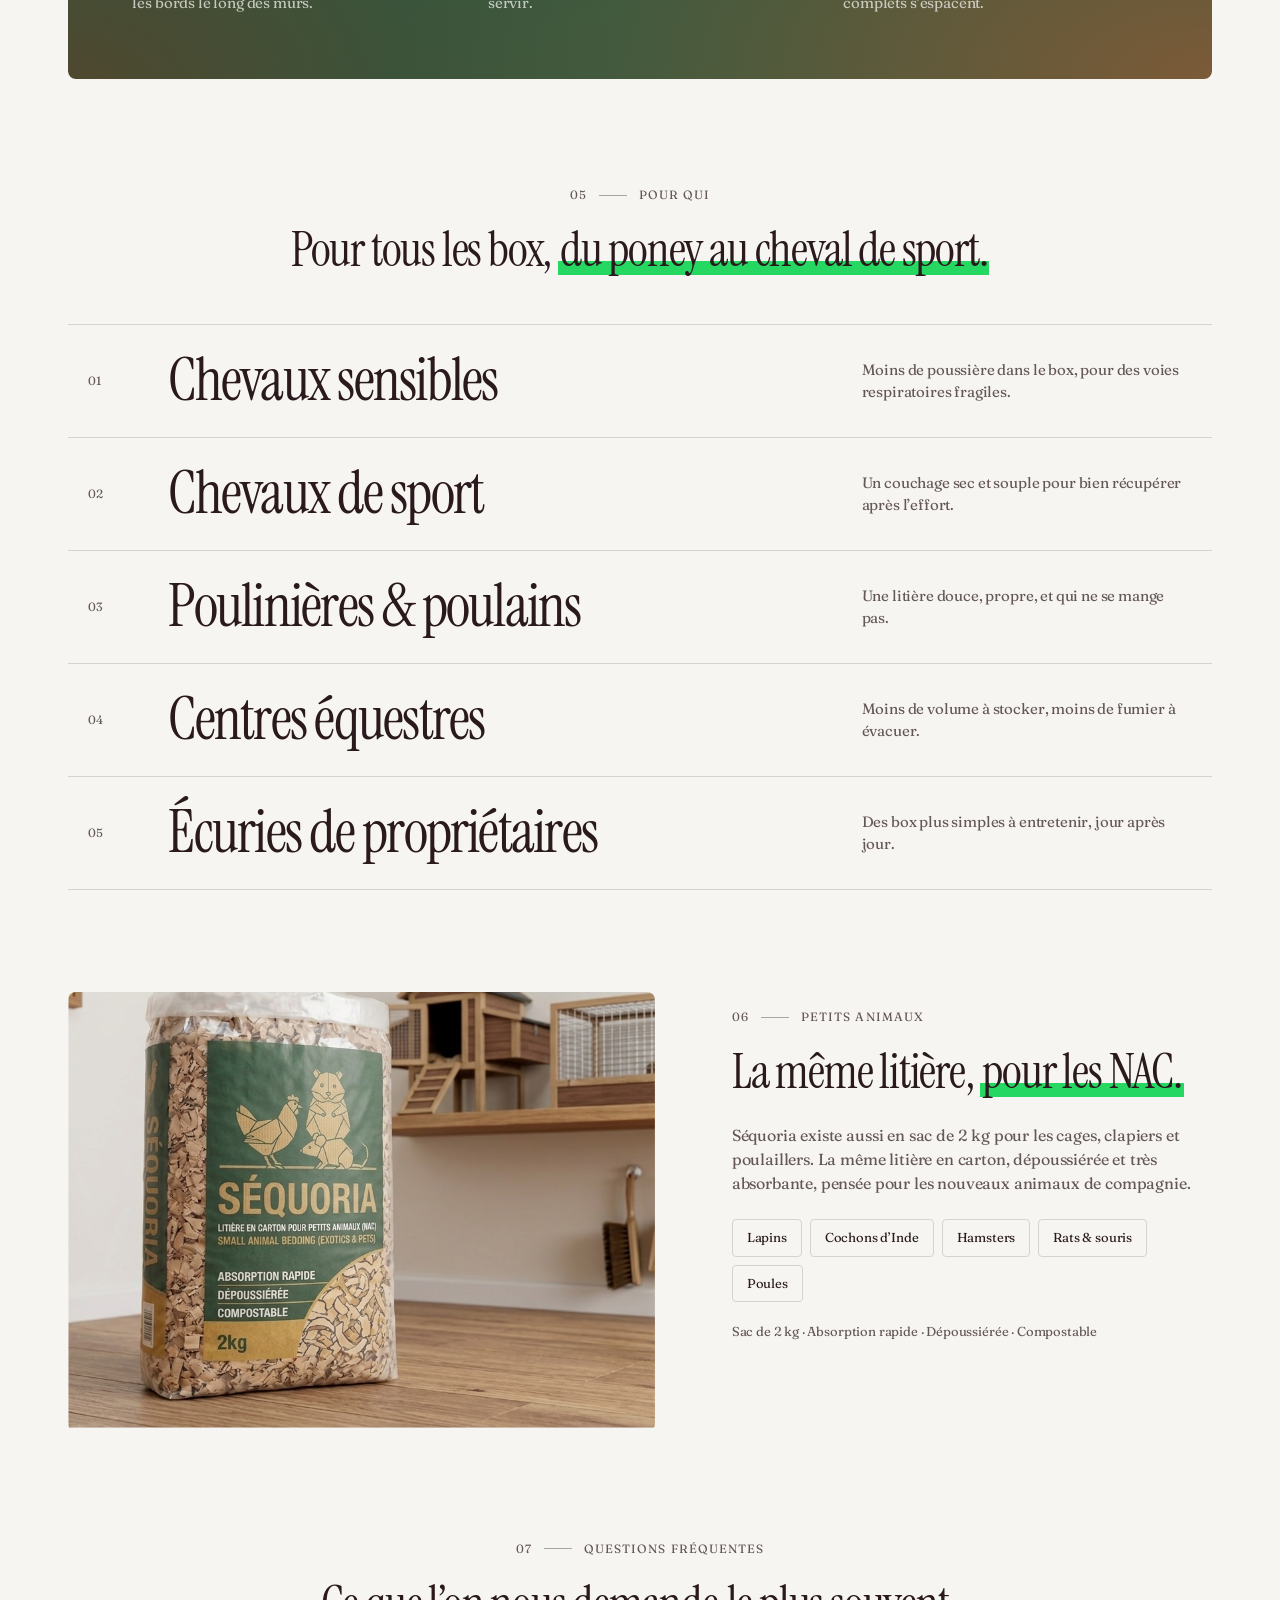
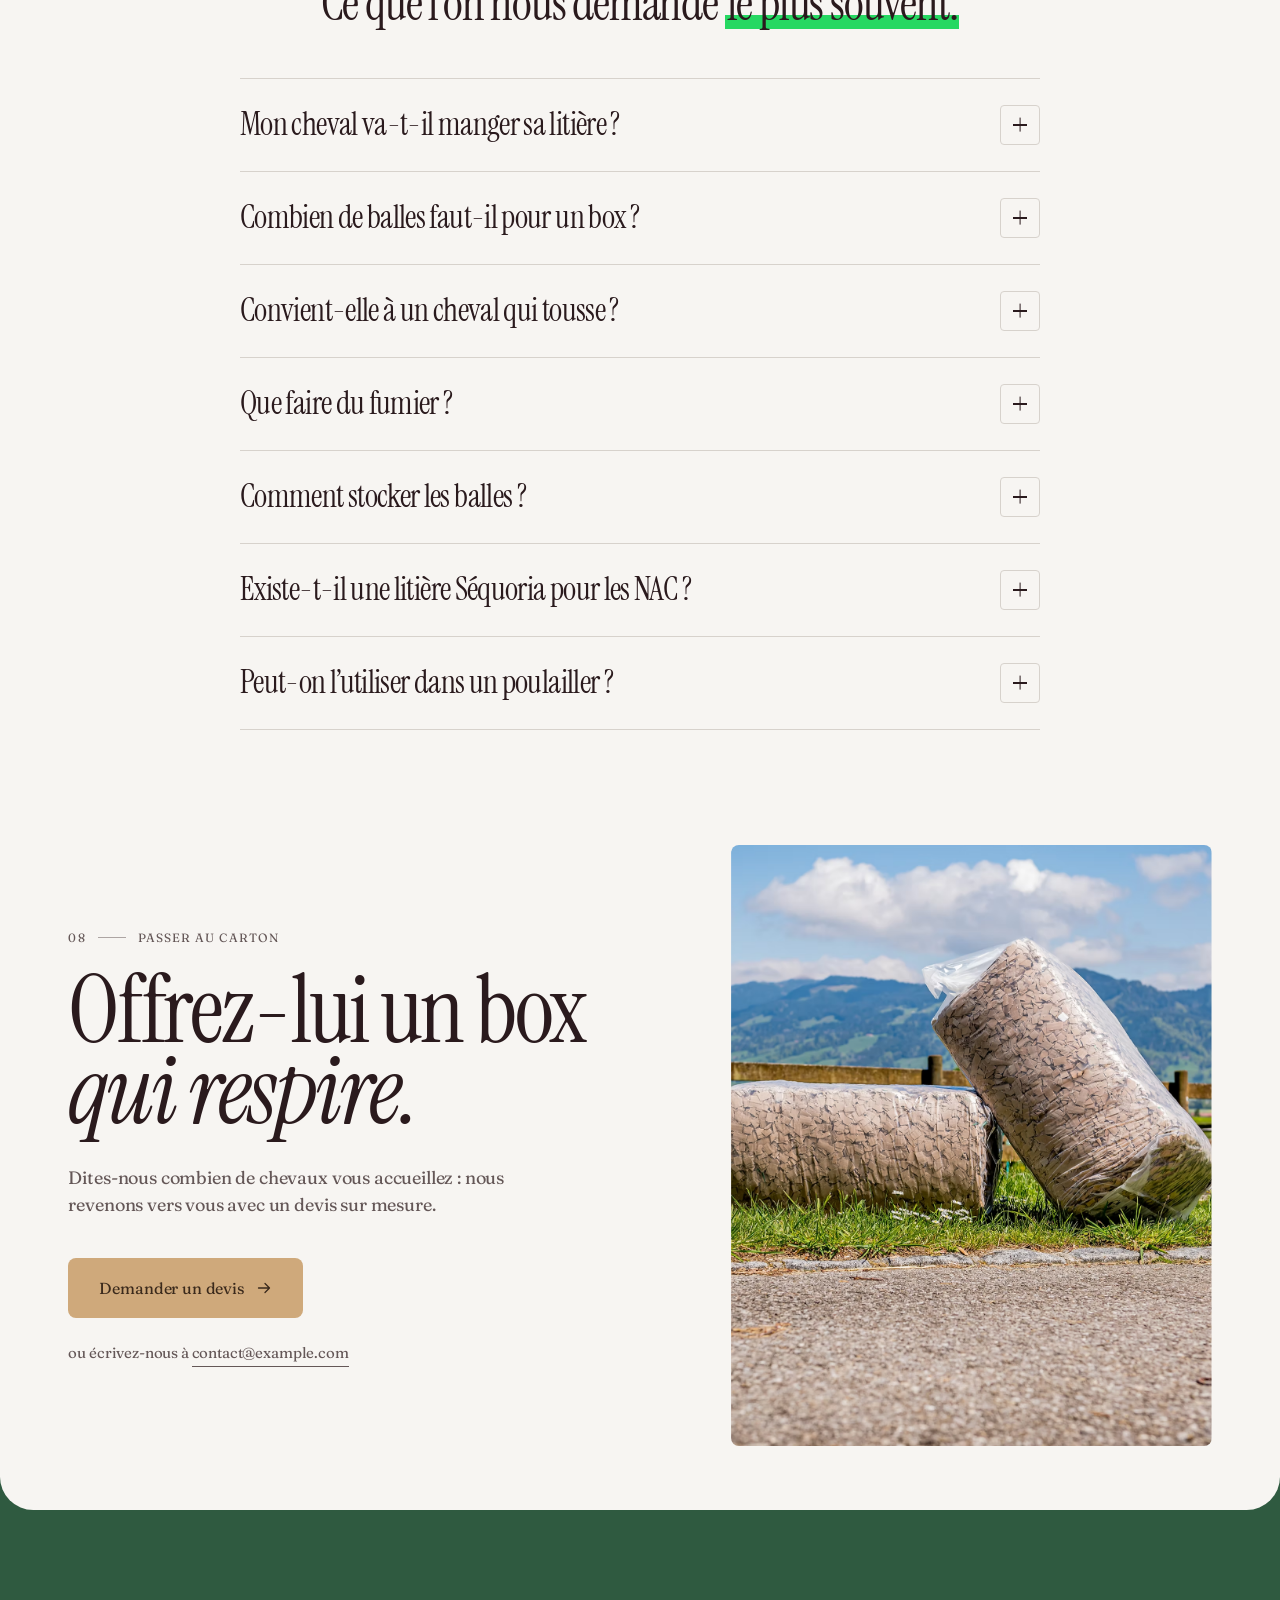
==== commit 3f93ab73: "Tarifs : tableau plus lisible sur bande kraft pleine largeur - Ligne « Lot de 1 sac » et colonne « R" ====
--- a/index.html
+++ b/index.html
@@ -21,13 +21,13 @@
   <link rel="preconnect" href="https://fonts.googleapis.com">
   <link rel="preconnect" href="https://fonts.gstatic.com" crossorigin>
   <link rel="stylesheet" href="https://fonts.googleapis.com/css2?family=Fraunces:opsz,wght,SOFT,WONK@9..144,300..500,0..100,0..1&family=Instrument+Serif:ital@0;1&display=swap">
-  <link rel="stylesheet" href="assets/css/style.css?v=20">
+  <link rel="stylesheet" href="assets/css/style.css?v=22">
   <script>
     document.documentElement.classList.add('js');
     // Filet de sécurité : si le script principal ne se charge pas, tout le contenu reste visible.
     setTimeout(function () { if (!window.siteReady) document.documentElement.classList.remove('js'); }, 3000);
   </script>
-  <script src="assets/js/main.js?v=20" defer></script>
+  <script src="assets/js/main.js?v=22" defer></script>
 </head>
 <body>
   <svg class="sprite" aria-hidden="true" focusable="false">
--- a/assets/css/style.css
+++ b/assets/css/style.css
@@ -2245,99 +2245,83 @@
 }
 
 /* ---------- 18c. Grille tarifaire ---------- */
+/* Bande kraft sur toute la largeur de la page (même teinte que les boutons).
+   Le contenu du tableau reste aligné sur celui des autres sections : la
+   première et la dernière colonne reçoivent la même marge que le conteneur,
+   calculée à partir de la largeur de la bande (100cqw). */
 .pricing {
-  padding: clamp(20px, 3vw, 40px);
-  border: 1px solid var(--color-driftwood);
-  border-radius: var(--radius);
+  --pricing-line: rgb(59 42 28 / .2);
+  container-type: inline-size;
+  padding-block: clamp(8px, 1.2vw, 16px) clamp(20px, 2.4vw, 32px);
+  background: var(--color-kraft);
+  color: var(--color-walnut);
 }
 
 .pricing__table {
   width: 100%;
   border-collapse: collapse;
-  font-variant-numeric: tabular-nums;
+  font-family: var(--font-text);
+  font-variant-numeric: lining-nums tabular-nums;
 }
 
 .pricing__table th,
 .pricing__table td {
-  padding: 18px 16px;
-  border-top: 1px solid var(--color-driftwood);
+  padding: clamp(16px, 1.8vw, 22px) clamp(16px, 3vw, 48px);
+  border-top: 1px solid var(--pricing-line);
   font-weight: 400;
   text-align: left;
   vertical-align: middle;
 }
 
+.pricing__table :is(th, td):first-child { padding-left: max(var(--gutter), (100cqw - var(--page-max-width)) / 2); }
+.pricing__table :is(th, td):last-child { padding-right: max(var(--gutter), (100cqw - var(--page-max-width)) / 2); }
+
+/* Colonnes de prix : ajustées à leur contenu, chiffres alignés à droite. */
+.pricing__table :is(th, td):not(:first-child) {
+  width: 1%;
+  text-align: right;
+  white-space: nowrap;
+}
+
 .pricing__table thead th {
-  padding-top: 0;
+  padding-block: clamp(18px, 2vw, 24px) 14px;
   border-top: 0;
-  font-size: var(--text-label);
-  color: var(--color-ash-mauve);
-}
-
+  font-size: var(--text-small);
+  font-weight: 500;
+}
+
+.pricing__table tbody tr:first-child > * { border-top-color: rgb(59 42 28 / .38); }
 .pricing__table abbr { text-decoration: none; }
 
-.pricing__table tbody th,
+.pricing__table tbody th {
+  font-size: clamp(1.125rem, 1.5vw, 1.3125rem);
+  line-height: 1.3;
+}
+
 .pricing__table td {
-  font-family: var(--font-display);
-  font-size: var(--text-heading-sm);
-  line-height: 1.15;
-  letter-spacing: -.02em;
-}
-
-.pricing__table td:nth-child(3) { color: var(--color-peacock-teal); }
+  font-size: clamp(1.25rem, 1.8vw, 1.5rem);
+  font-weight: 500;
+  line-height: 1.2;
+}
 
 .pricing__table tbody tr { transition: background-color .4s var(--ease-out); }
-.pricing__table tbody tr:hover { background: var(--color-oat-milk); }
-.pricing__table tbody tr.is-best { background: rgb(47 90 64 / .07); }
-.pricing__table .tag { margin-left: 8px; vertical-align: middle; }
-
-.badge {
-  display: inline-flex;
-  padding: 4px 10px;
-  border-radius: 999px;
-  background: rgb(14 99 79 / .1);
-  color: var(--color-peacock-teal);
-  font-family: var(--font-text);
-  font-size: var(--text-label);
-  letter-spacing: 0;
-}
-
-.pricing__none { color: var(--color-driftwood); }
-
-/* Barre proportionnelle au prix du kg : la baisse se lit d'un coup d'œil. */
-.price-bar {
-  position: relative;
-  display: block;
-  overflow: hidden;
-  width: 100%;
-  max-width: 120px;
-  height: 3px;
-  margin-top: 8px;
-  border-radius: 2px;
-  background: var(--color-driftwood);
-}
-
-.price-bar::after {
-  content: "";
-  position: absolute;
-  inset: 0;
-  background: var(--color-peacock-teal);
-  transform: scaleX(var(--v, 1));
-  transform-origin: left;
-  transition: transform 1s var(--ease-out) calc(var(--r, 0) * 90ms + .25s);
-}
-
-.js .pricing:not(.is-in) .price-bar::after { transform: scaleX(0); }
+.pricing__table tbody tr:hover { background: rgb(247 245 242 / .2); }
+.pricing__table tbody tr.is-best { background: rgb(247 245 242 / .36); }
+
+.pricing .tag {
+  margin-left: 10px;
+  background: var(--color-walnut);
+  color: var(--color-bone-linen);
+  vertical-align: middle;
+}
 
 .pricing__note {
-  margin-top: 20px;
+  margin-top: 16px;
   font-size: var(--text-caption);
-  color: var(--color-ash-mauve);
 }
 
 /* Sur mobile, chaque ligne devient une petite carte. */
 @media (max-width: 720px) {
-  .pricing { padding: 8px 16px 20px; }
-
   .pricing__table thead {
     position: absolute;
     width: 1px;
@@ -2348,34 +2332,38 @@
 
   .pricing__table tbody tr {
     display: grid;
-    grid-template-columns: repeat(3, minmax(0, 1fr));
-    gap: 10px 12px;
-    padding: 16px 8px;
-    border-top: 1px solid var(--color-driftwood);
+    grid-template-columns: repeat(2, minmax(0, 1fr));
+    gap: 10px 16px;
+    padding: 18px var(--gutter);
+    border-top: 1px solid var(--pricing-line);
   }
 
   .pricing__table tbody tr:first-child { border-top: 0; }
 
-  .pricing__table tbody th {
-    grid-column: 1 / -1;
+  .pricing__table :is(th, td),
+  .pricing__table :is(th, td):first-child,
+  .pricing__table :is(th, td):last-child,
+  .pricing__table :is(th, td):not(:first-child) {
+    width: auto;
     padding: 0;
     border: 0;
+    text-align: left;
   }
 
-  .pricing__table td {
-    padding: 0;
-    border: 0;
-    font-size: 1.25rem;
+  .pricing__table tbody th { grid-column: 1 / -1; }
+
+  .pricing .tag {
+    display: flex;
+    width: fit-content;
+    margin: 8px 0 0;
   }
 
   .pricing__table td::before {
     content: attr(data-label);
     display: block;
     margin-bottom: 4px;
-    font-family: var(--font-text);
     font-size: var(--text-caption);
-    letter-spacing: 0;
-    color: var(--color-ash-mauve);
+    font-weight: 400;
   }
 }
 
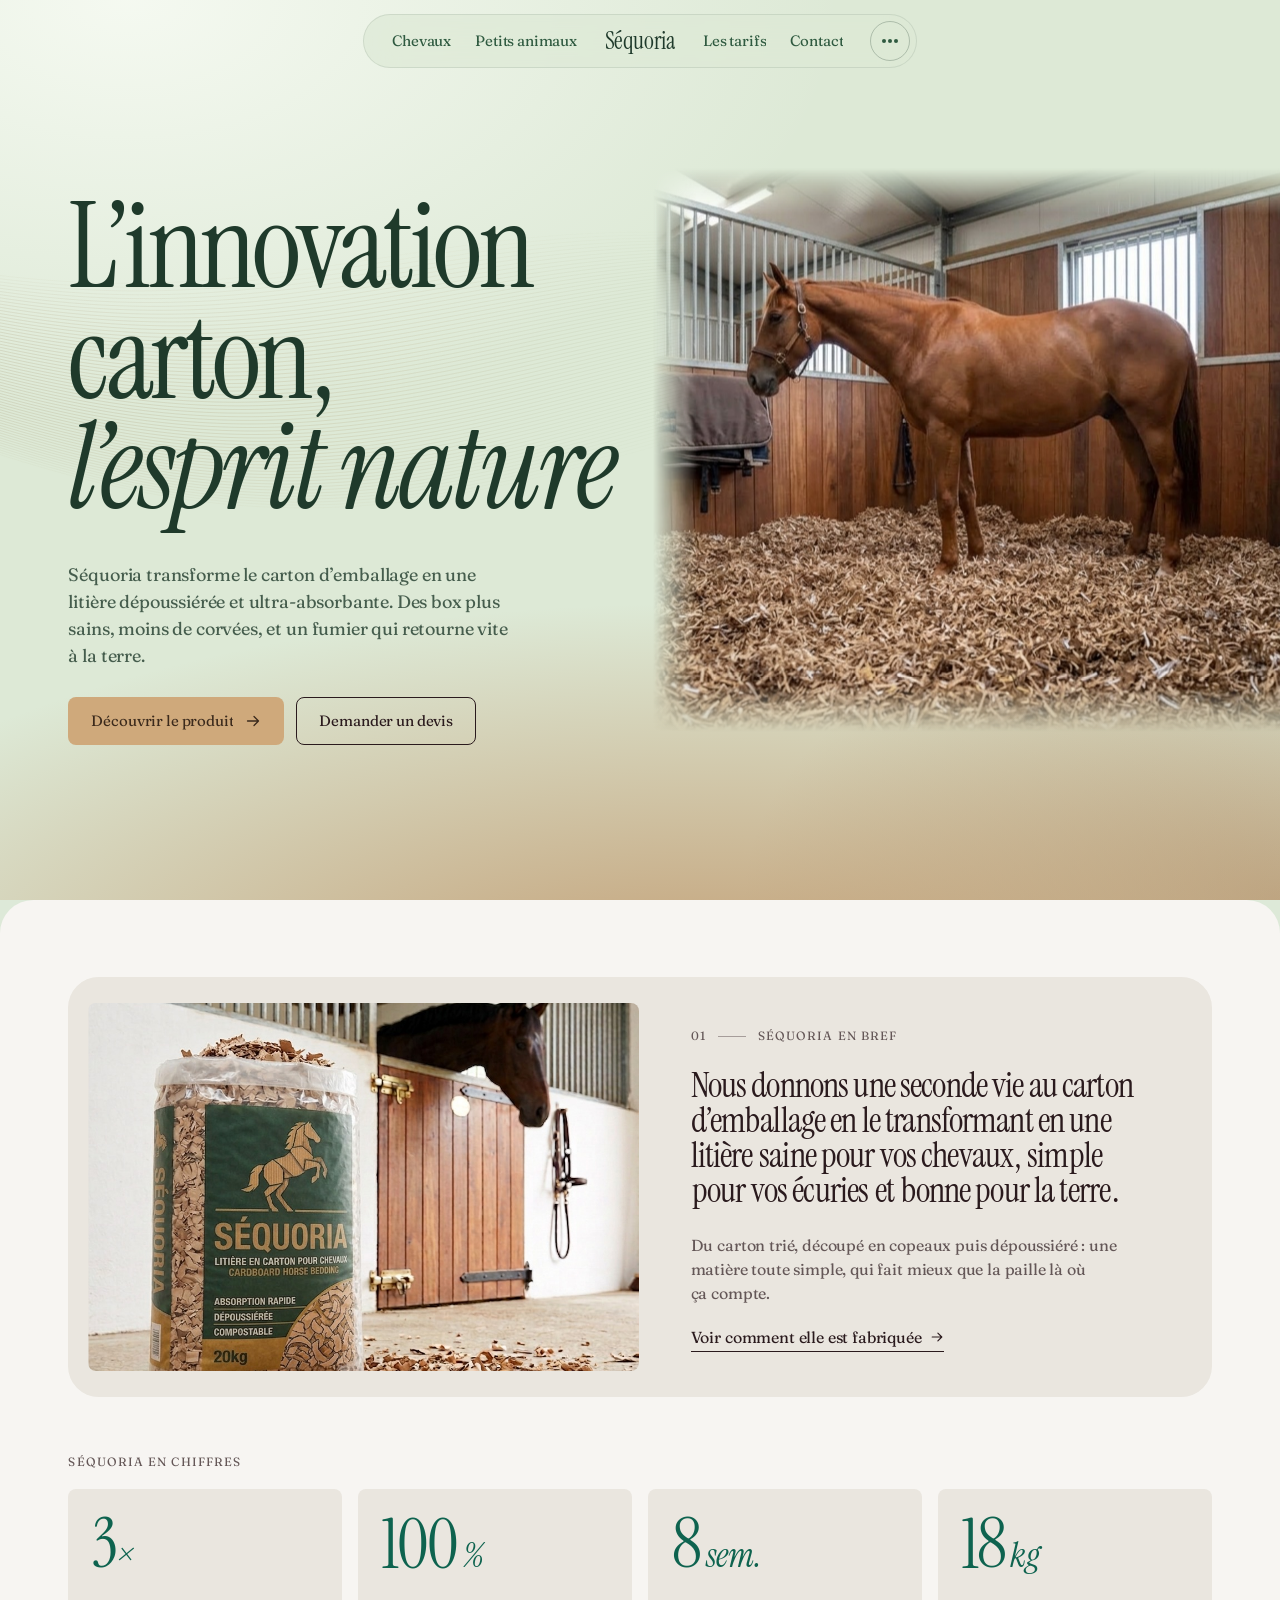
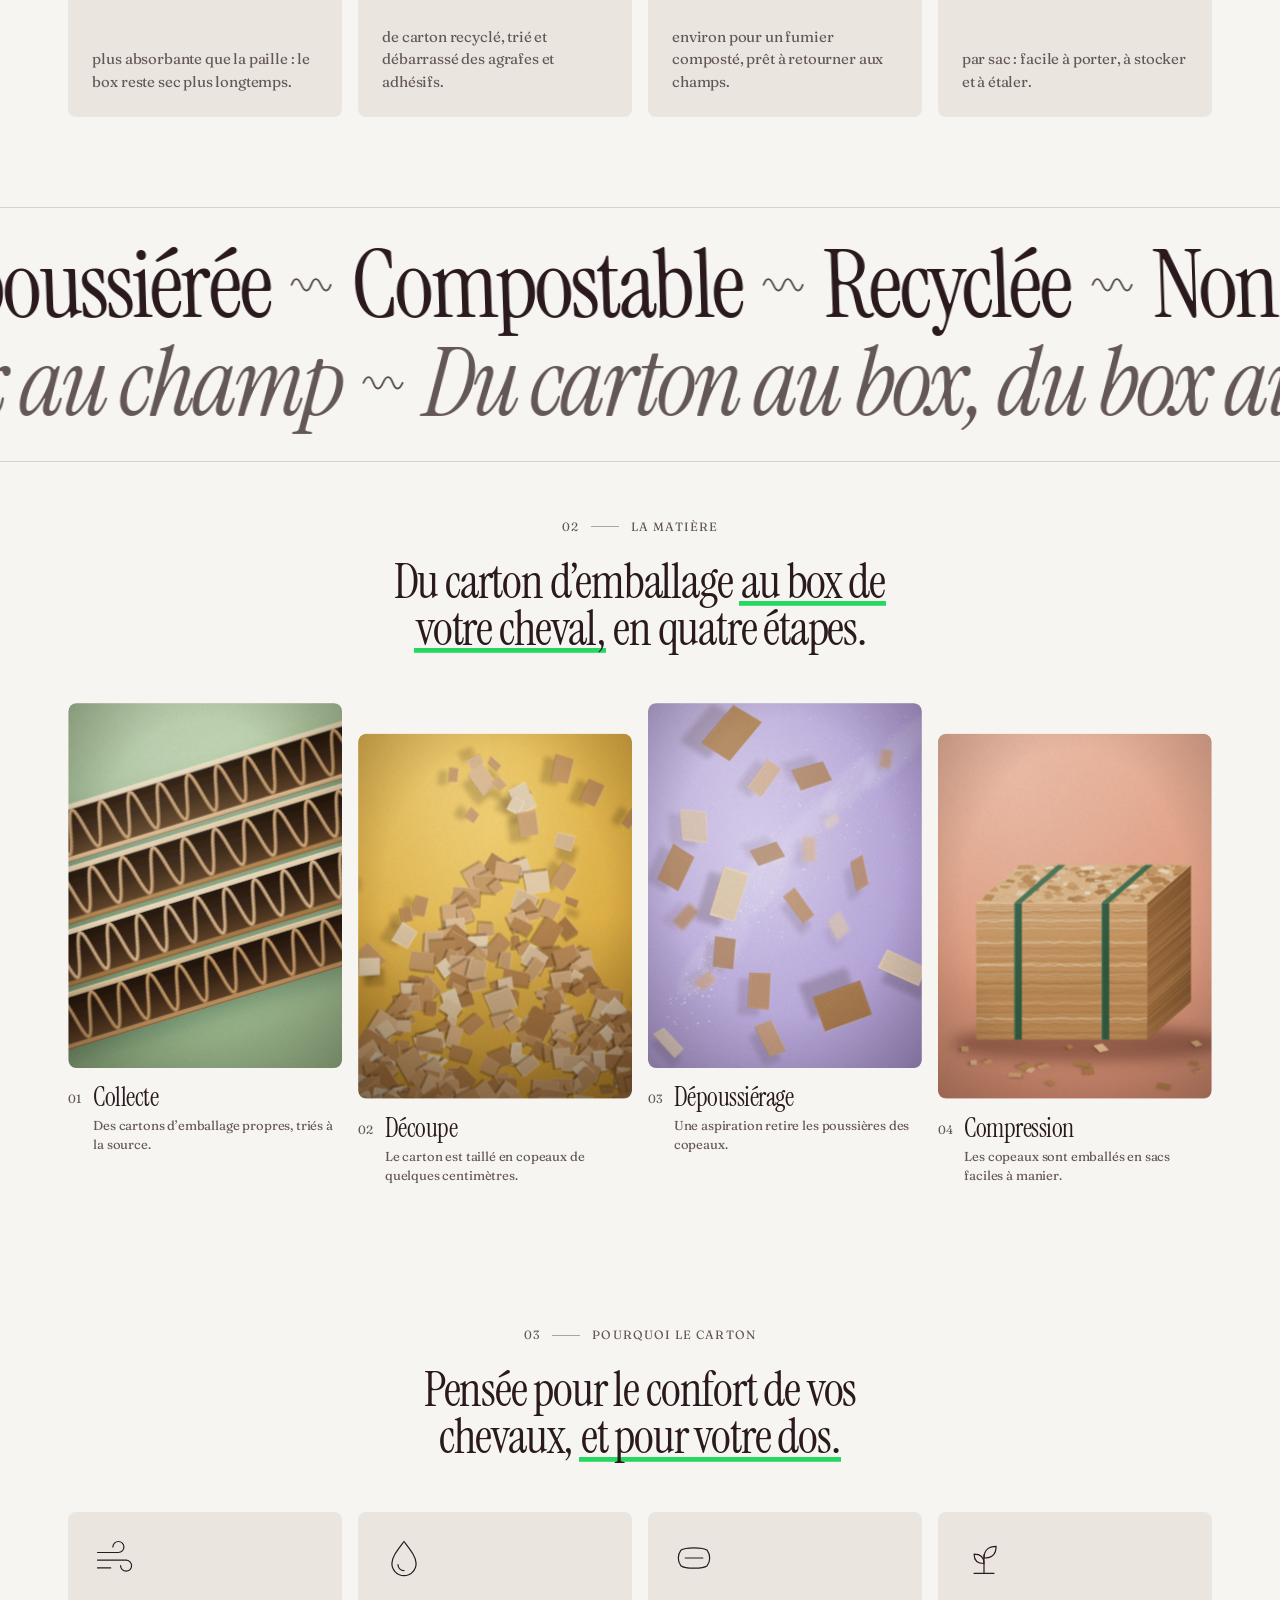
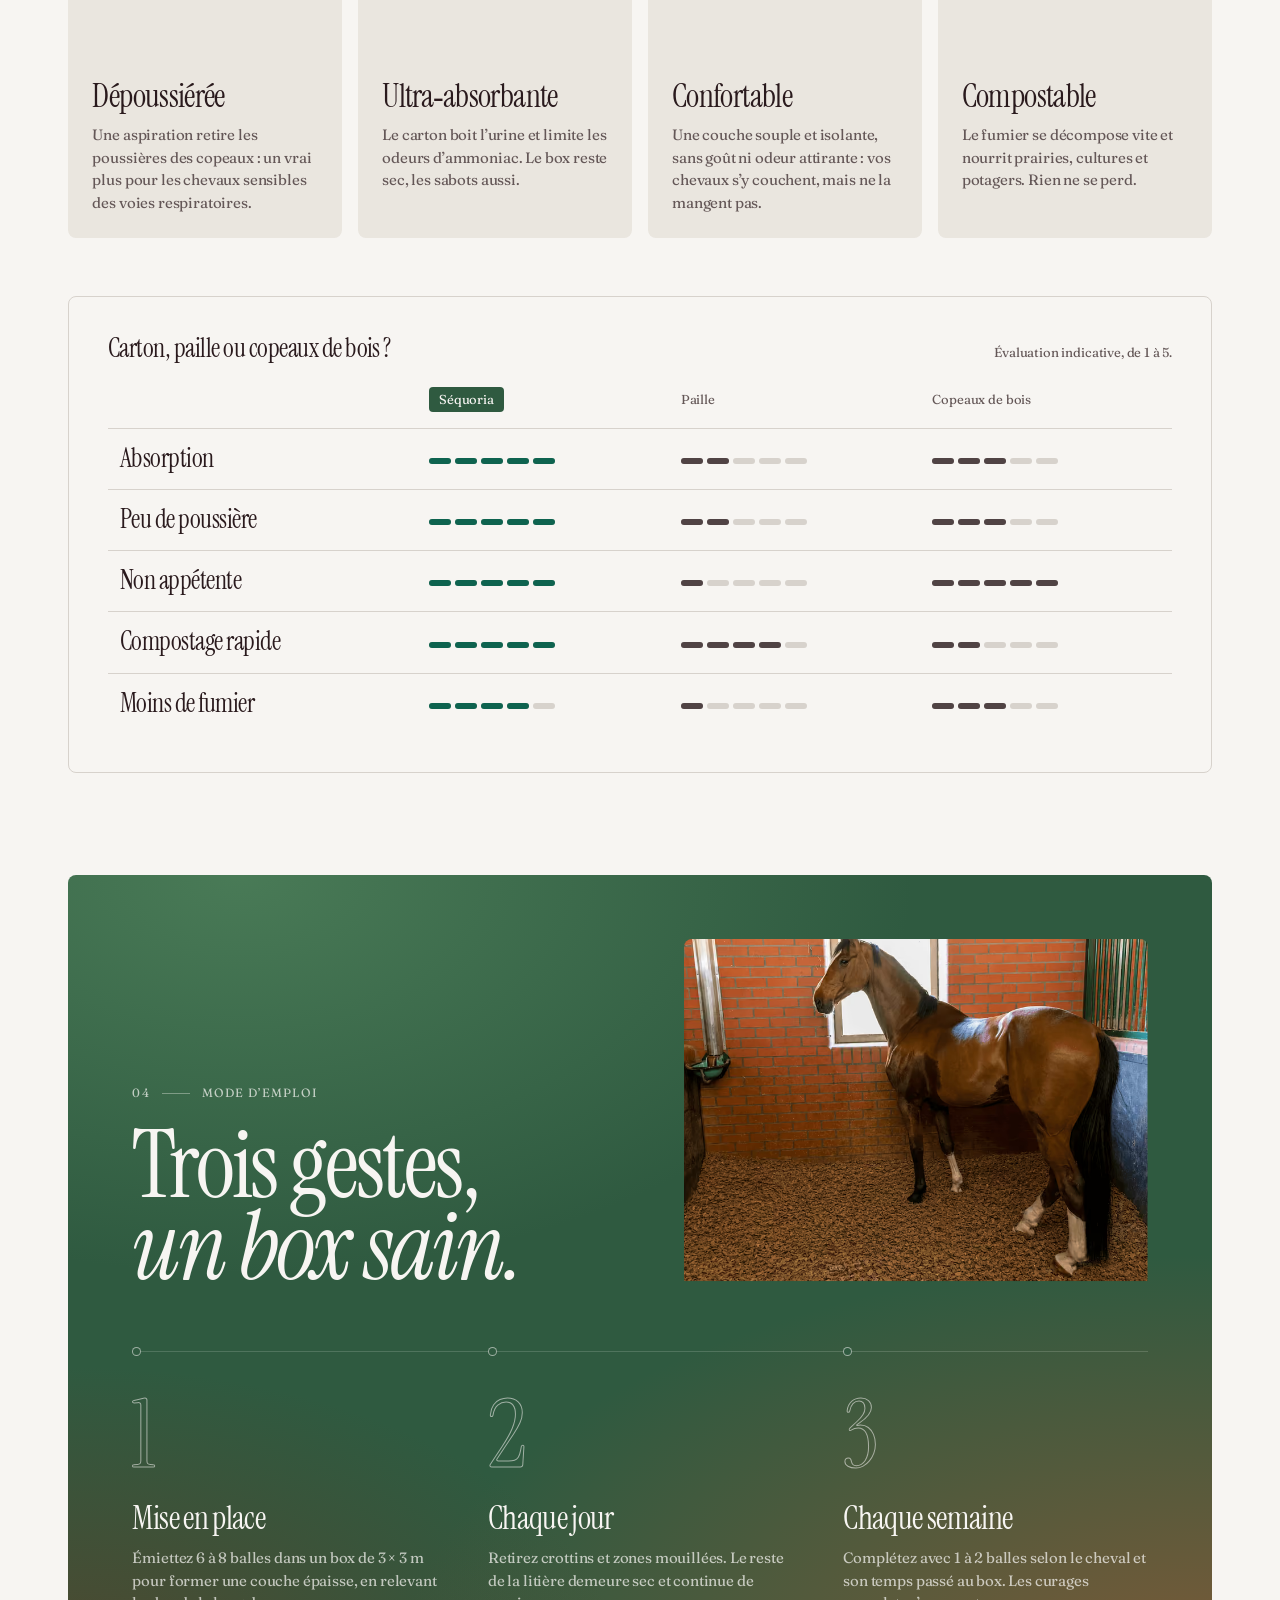
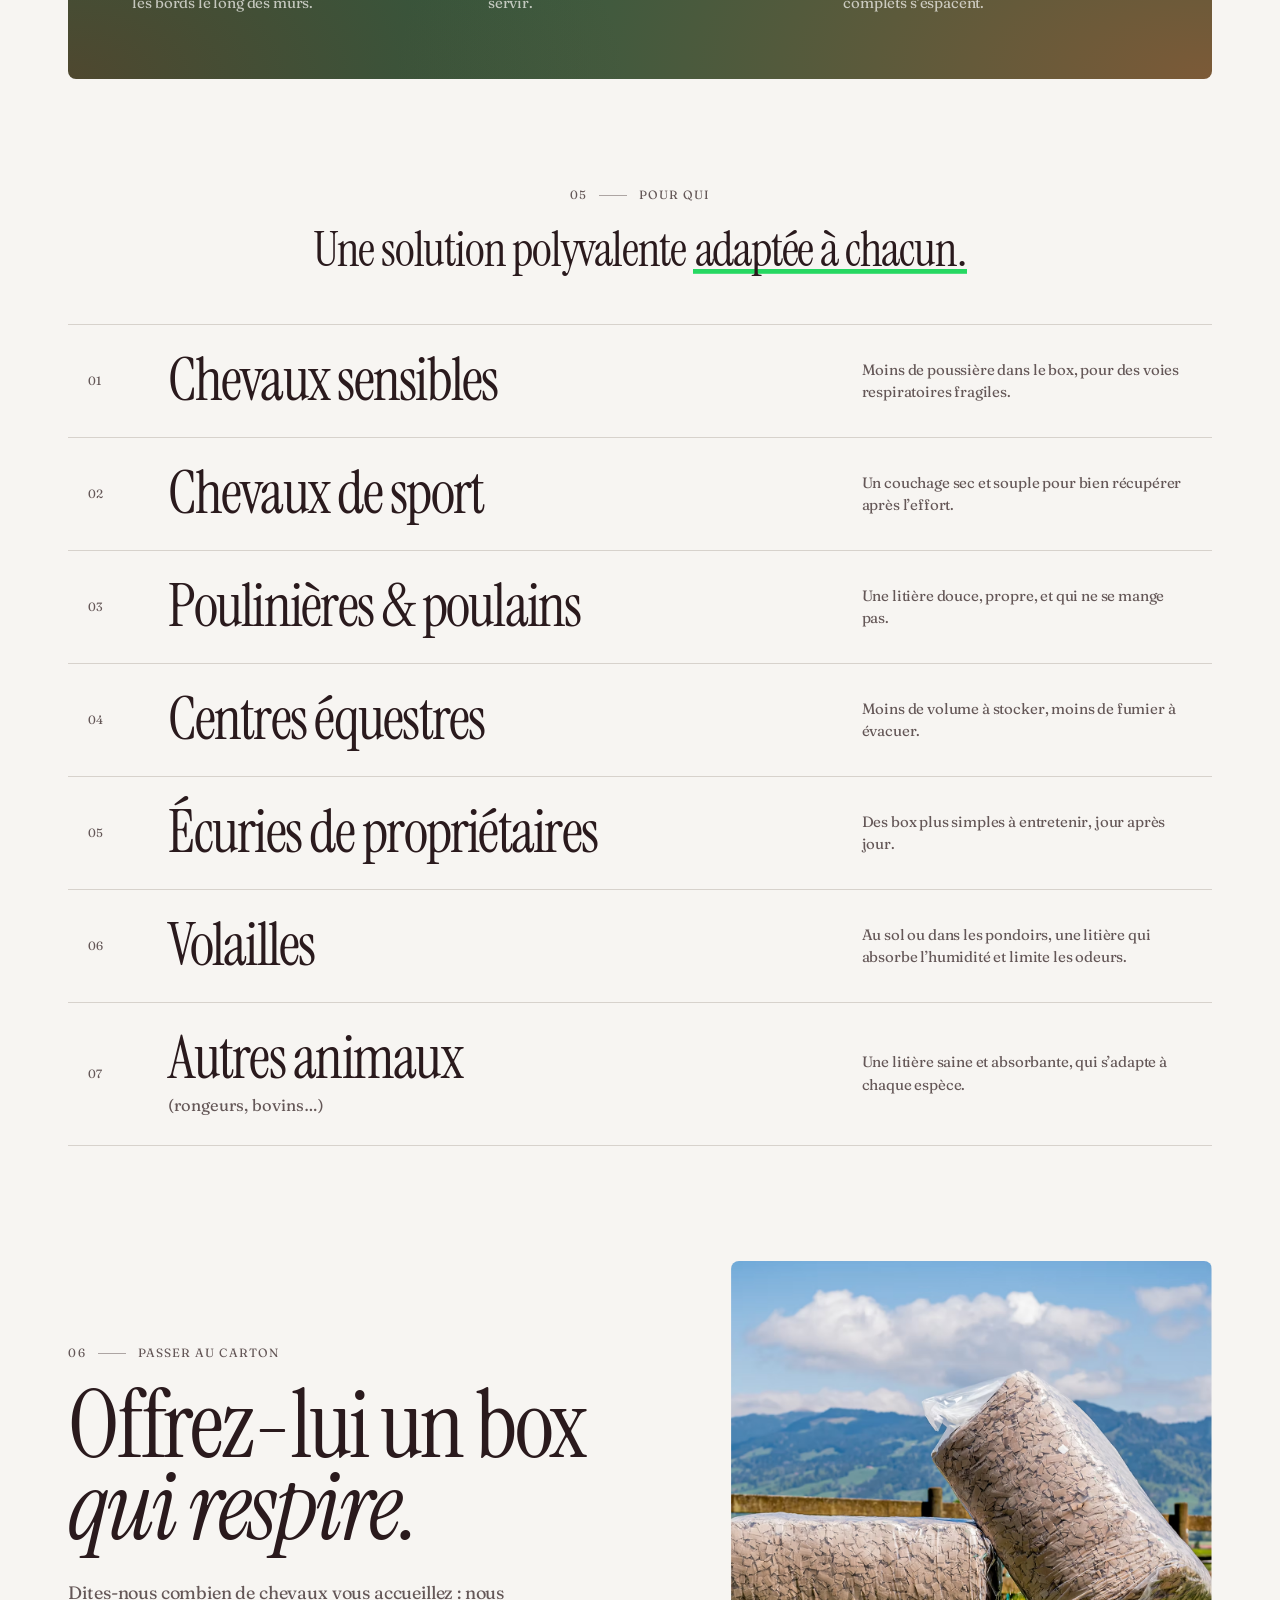
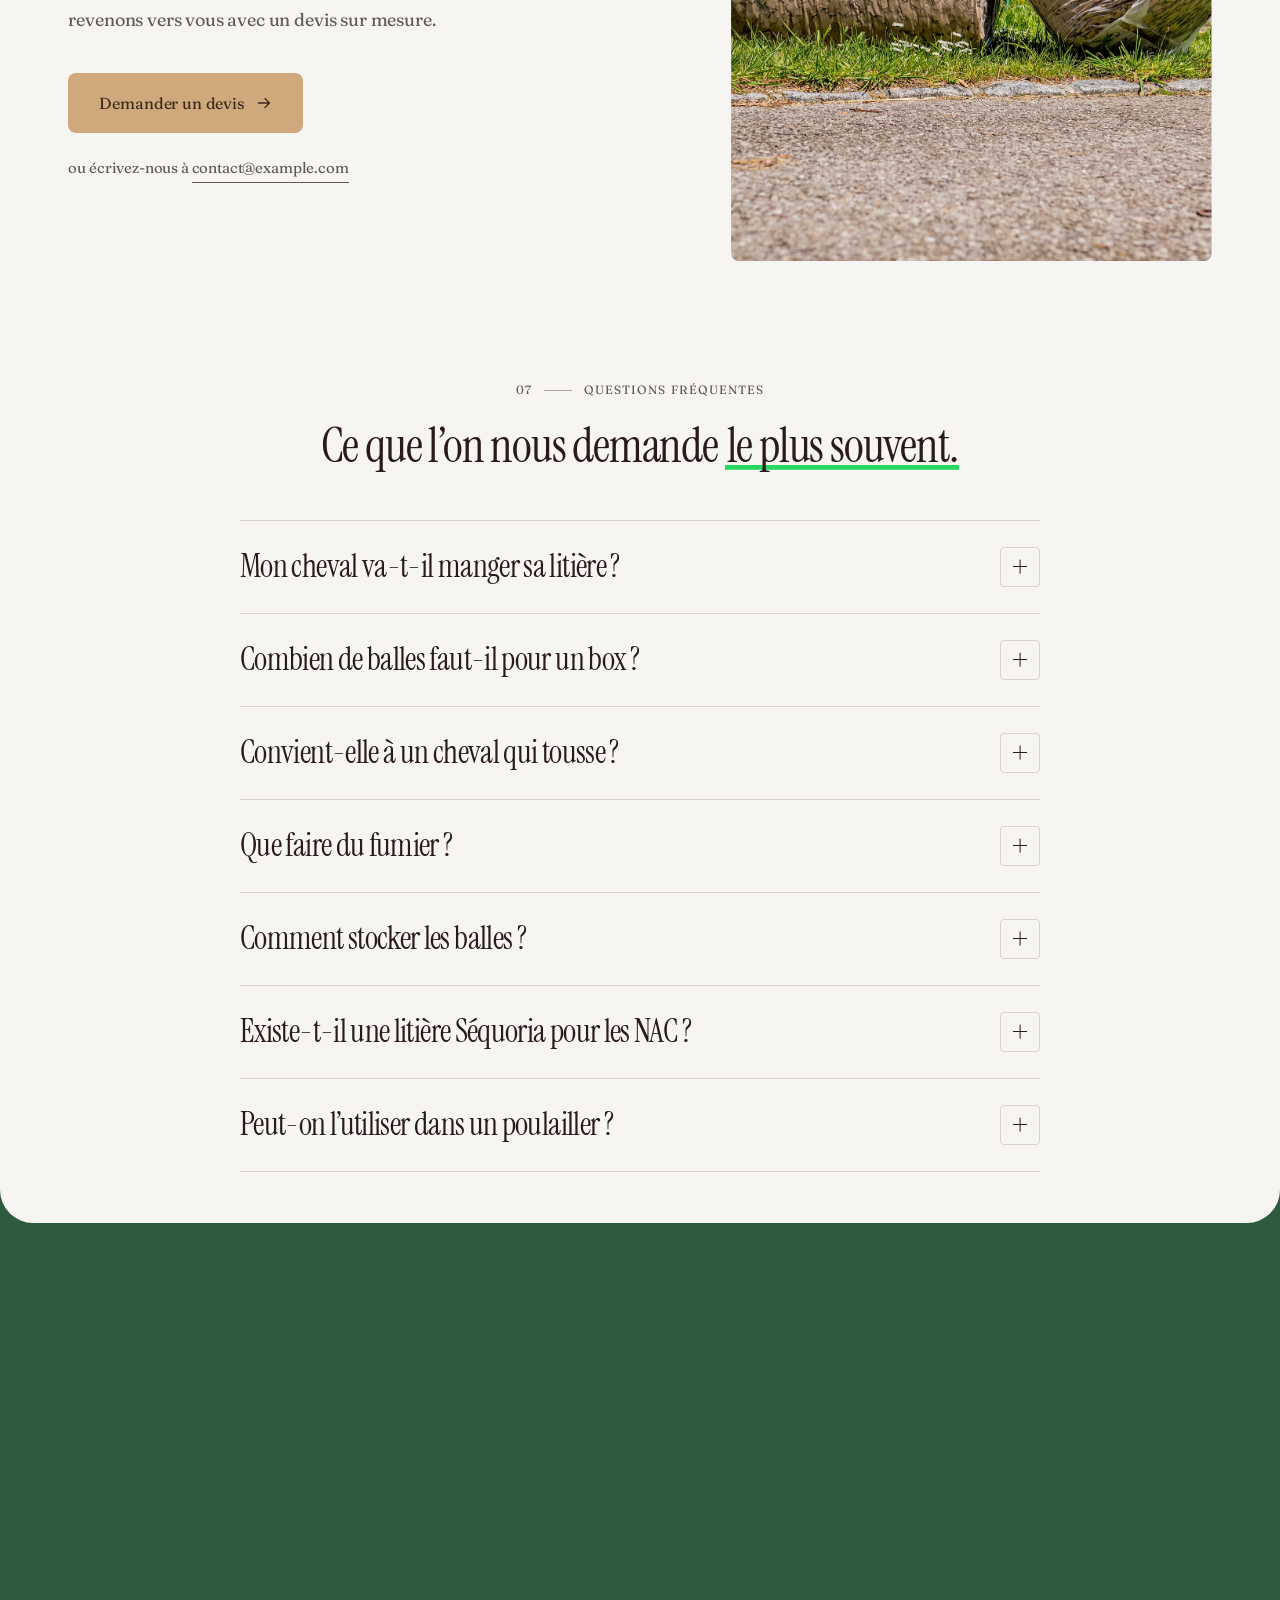
==== commit fa0634e5: "Retours clients : accueil, tarifs, pages produits et vérifications Accueil - Soulignage vert affiné " ====
--- a/index.html
+++ b/index.html
@@ -21,13 +21,13 @@
   <link rel="preconnect" href="https://fonts.googleapis.com">
   <link rel="preconnect" href="https://fonts.gstatic.com" crossorigin>
   <link rel="stylesheet" href="https://fonts.googleapis.com/css2?family=Fraunces:opsz,wght,SOFT,WONK@9..144,300..500,0..100,0..1&family=Instrument+Serif:ital@0;1&display=swap">
-  <link rel="stylesheet" href="assets/css/style.css?v=22">
+  <link rel="stylesheet" href="assets/css/style.css?v=25">
   <script>
     document.documentElement.classList.add('js');
     // Filet de sécurité : si le script principal ne se charge pas, tout le contenu reste visible.
     setTimeout(function () { if (!window.siteReady) document.documentElement.classList.remove('js'); }, 3000);
   </script>
-  <script src="assets/js/main.js?v=22" defer></script>
+  <script src="assets/js/main.js?v=25" defer></script>
 </head>
 <body>
   <svg class="sprite" aria-hidden="true" focusable="false">
@@ -113,7 +113,7 @@
           <div class="intro-card">
             <figure class="photo intro-card__photo" data-photo>
               <div class="photo__media" data-speed="-0.04">
-                <img src="assets/img/photos/sequoria-sac-ecurie.jpg" alt="Un sac de litière Séquoria de 20 kg posé dans une écurie, un cheval à la porte de son box" width="1407" height="768" loading="lazy" decoding="async">
+                <img src="assets/img/photos/sequoria-sac-ecurie.jpg" alt="Un sac de litière Séquoria posé dans une écurie, un cheval à la porte de son box" width="1407" height="768" loading="lazy" decoding="async">
               </div>
             </figure>
             <div class="intro-card__content">
@@ -152,8 +152,8 @@
             </li>
             <li data-reveal style="--i:3">
               <div class="stat">
-                <p class="stat__num"><span data-count="20">20</span><span class="stat__unit">&nbsp;kg</span></p>
-                <p class="stat__label">par balle compressée&nbsp;: facile à porter, à stocker et à étaler.</p>
+                <p class="stat__num"><span data-count="18">18</span><span class="stat__unit">&nbsp;kg</span></p>
+                <p class="stat__label">par sac&nbsp;: facile à porter, à stocker et à étaler.</p>
               </div>
             </li>
           </ul>
@@ -198,11 +198,11 @@
             </figure>
             <figure class="specimen" style="--i:2">
               <div class="specimen__frame"><div class="specimen__media"><img class="specimen__img" src="assets/img/illustrations/specimen-depoussierage.svg" alt="Copeaux de carton en suspension, débarrassés de leur poussière" width="600" height="800" loading="lazy"></div></div>
-              <figcaption class="specimen__cap"><span class="specimen__num">03</span><span class="specimen__title">Dépoussiérage</span><span class="specimen__text">Un tamisage retire les particules fines&nbsp;: la litière respire.</span></figcaption>
+              <figcaption class="specimen__cap"><span class="specimen__num">03</span><span class="specimen__title">Dépoussiérage</span><span class="specimen__text">Une aspiration retire les poussières des copeaux.</span></figcaption>
             </figure>
             <figure class="specimen" style="--i:3" data-speed="-0.06">
               <div class="specimen__frame"><div class="specimen__media"><img class="specimen__img" src="assets/img/illustrations/specimen-balle.svg" alt="Une balle de litière compressée et cerclée" width="600" height="800" loading="lazy"></div></div>
-              <figcaption class="specimen__cap"><span class="specimen__num">04</span><span class="specimen__title">Compression</span><span class="specimen__text">Les copeaux sont pressés en balles faciles à manier.</span></figcaption>
+              <figcaption class="specimen__cap"><span class="specimen__num">04</span><span class="specimen__title">Compression</span><span class="specimen__text">Les copeaux sont emballés en sacs faciles à manier.</span></figcaption>
             </figure>
           </div>
         </div>
@@ -220,7 +220,7 @@
               <article class="benefit">
                 <svg class="benefit__icon" viewBox="0 0 40 40" aria-hidden="true"><path pathLength="1" d="M5 15h19a5 5 0 1 0-5-5"/><path pathLength="1" d="M5 22h26a5 5 0 1 1-5 5"/><path pathLength="1" d="M5 29h12"/></svg>
                 <h3 class="benefit__title">Dépoussiérée</h3>
-                <p class="benefit__text">Tamisée pour éliminer les particules fines&nbsp;: un vrai plus pour les chevaux sensibles des voies respiratoires.</p>
+                <p class="benefit__text">Une aspiration retire les poussières des copeaux&nbsp;: un vrai plus pour les chevaux sensibles des voies respiratoires.</p>
               </article>
             </li>
             <li data-reveal style="--i:1">
@@ -345,7 +345,7 @@
         <div class="container">
           <header class="section-head center">
             <p class="kicker" data-reveal><span>05</span>Pour qui</p>
-            <h2 class="heading-lg" data-split>Pour tous les box, <mark>du poney au cheval de sport</mark>.</h2>
+            <h2 class="heading-lg" data-split>Une solution polyvalente <mark>adaptée à chacun</mark>.</h2>
           </header>
           <ul class="audience__list">
             <li class="audience__item" data-reveal style="--i:0">
@@ -373,41 +373,47 @@
               <span class="audience__title">Écuries de propriétaires</span>
               <span class="audience__desc">Des box plus simples à entretenir, jour après jour.</span>
             </li>
+            <li class="audience__item" data-reveal style="--i:5">
+              <span class="audience__num">06</span>
+              <span class="audience__title">Volailles</span>
+              <span class="audience__desc">Au sol ou dans les pondoirs, une litière qui absorbe l’humidité et limite les odeurs.</span>
+            </li>
+            <li class="audience__item" data-reveal style="--i:6">
+              <span class="audience__num">07</span>
+              <span class="audience__title">Autres animaux <span class="audience__hint">(rongeurs, bovins…)</span></span>
+              <span class="audience__desc">Une litière saine et absorbante, qui s’adapte à chaque espèce.</span>
+            </li>
           </ul>
         </div>
       </section>
 
-      <!-- ============ 06 — Petits animaux (NAC) ============ -->
-      <section class="section nac" id="nac">
-        <div class="container nac__grid">
-          <figure class="photo nac__photo" data-photo>
-            <div class="photo__media" data-speed="-0.05">
-              <img src="assets/img/photos/sequoria-nac-sac.jpg" alt="Un sac de 2 kg de litière Séquoria pour petits animaux, devant une étagère avec un clapier et une cage" width="1407" height="768" loading="lazy" decoding="async">
-            </div>
-          </figure>
-          <div class="nac__content">
-            <p class="kicker" data-reveal><span>06</span>Petits animaux</p>
-            <h2 class="heading-lg" data-split>La même litière, <mark>pour les NAC</mark>.</h2>
-            <p class="nac__text" data-reveal>Séquoria existe aussi en sac de 2&nbsp;kg pour les cages, clapiers et poulaillers. La même litière en carton, dépoussiérée et très absorbante, pensée pour les nouveaux animaux de compagnie.</p>
-            <ul class="nac__animals" aria-label="Animaux concernés" data-reveal>
-              <li>Lapins</li>
-              <li>Cochons d’Inde</li>
-              <li>Hamsters</li>
-              <li>Rats &amp; souris</li>
-              <li>Poules</li>
-            </ul>
-            <p class="nac__meta" data-reveal>Sac de 2&nbsp;kg · Absorption rapide · Dépoussiérée · Compostable</p>
-            <div class="nac__actions" data-reveal>
-              <a class="btn btn--ghost" href="litiere-nac/" data-magnetic>
-                <span class="btn__label" data-roll>Découvrir la litière NAC</span>
+      <!-- ============ 06 — Passer au carton ============ -->
+      <section class="section cta" id="contact">
+        <div class="container cta__grid">
+          <div class="cta__content">
+            <p class="kicker" data-reveal><span>06</span>Passer au carton</p>
+            <h2 class="display" data-split>Offrez-lui un box <em>qui respire.</em></h2>
+            <p class="cta__text" data-reveal>Dites-nous combien de chevaux vous accueillez&nbsp;: nous revenons vers vous avec un devis sur mesure.</p>
+            <div class="cta__actions" data-reveal>
+              <a class="btn btn--primary btn--lg" href="contact/" data-magnetic>
+                <span class="btn__label" data-roll>Demander un devis</span>
                 <span class="btn__icon" aria-hidden="true"><svg><use href="#i-arrow"/></svg><svg><use href="#i-arrow"/></svg></span>
               </a>
             </div>
-          </div>
-        </div>
-      </section>
-
-      <!-- ============ 07 — FAQ ============ -->
+            <p class="cta__small" data-reveal>ou écrivez-nous à <a class="link" href="mailto:contact@example.com">contact@example.com</a></p>
+          </div>
+          <figure class="photo cta__photo" data-photo>
+            <div class="photo__media" data-speed="-0.06">
+              <picture>
+                <source type="image/avif" srcset="assets/img/photos/sequoria-balles-nature.avif">
+                <img src="assets/img/photos/sequoria-balles-nature.jpg" alt="Deux balles de litière Séquoria posées dans l’herbe, devant une clôture et des montagnes" width="1101" height="1376" loading="lazy" decoding="async">
+              </picture>
+            </div>
+          </figure>
+        </div>
+      </section>
+
+      <!-- ============ 07 — Questions fréquentes ============ -->
       <section class="section faq" id="faq">
         <div class="container container--narrow">
           <header class="section-head center">
@@ -446,32 +452,6 @@
           </div>
         </div>
       </section>
-
-      <!-- ============ 08 — Contact ============ -->
-      <section class="section cta" id="contact">
-        <div class="container cta__grid">
-          <div class="cta__content">
-            <p class="kicker" data-reveal><span>08</span>Passer au carton</p>
-            <h2 class="display" data-split>Offrez-lui un box <em>qui respire.</em></h2>
-            <p class="cta__text" data-reveal>Dites-nous combien de chevaux vous accueillez&nbsp;: nous revenons vers vous avec un devis sur mesure.</p>
-            <div class="cta__actions" data-reveal>
-              <a class="btn btn--primary btn--lg" href="contact/" data-magnetic>
-                <span class="btn__label" data-roll>Demander un devis</span>
-                <span class="btn__icon" aria-hidden="true"><svg><use href="#i-arrow"/></svg><svg><use href="#i-arrow"/></svg></span>
-              </a>
-            </div>
-            <p class="cta__small" data-reveal>ou écrivez-nous à <a class="link" href="mailto:contact@example.com">contact@example.com</a></p>
-          </div>
-          <figure class="photo cta__photo" data-photo>
-            <div class="photo__media" data-speed="-0.06">
-              <picture>
-                <source type="image/avif" srcset="assets/img/photos/sequoria-balles-nature.avif">
-                <img src="assets/img/photos/sequoria-balles-nature.jpg" alt="Deux balles de litière Séquoria posées dans l’herbe, devant une clôture et des montagnes" width="1101" height="1376" loading="lazy" decoding="async">
-              </picture>
-            </div>
-          </figure>
-        </div>
-      </section>
     </div>
   </main>
 
@@ -480,7 +460,10 @@
     <canvas class="footer__canvas" data-ribbon="footer" aria-hidden="true"></canvas>
     <div class="footer__inner container">
       <div class="footer__grid">
-        <p class="footer__tagline">Du carton au box,<br><em>du box au champ.</em></p>
+        <div class="footer__intro">
+          <p class="footer__tagline">Du carton au box,<br><em>du box au champ.</em></p>
+          <p class="footer__brand" aria-hidden="true">Séquoria</p>
+        </div>
         <nav class="footer__col" aria-label="Plan du site">
           <p class="footer__label">Litière</p>
           <ul>
@@ -508,7 +491,6 @@
           </ul>
         </div>
       </div>
-      <p class="footer__brand" aria-hidden="true">Séquoria</p>
       <div class="footer__bottom">
         <p>© <span data-year>2026</span> Séquoria — Litière en carton recyclé</p>
         <ul>
--- a/assets/css/style.css
+++ b/assets/css/style.css
@@ -226,28 +226,29 @@
 
 .kicker--light { color: var(--cream-72); }
 
-/* Mots-clés surlignés : un trait vert vif qui se trace à l'apparition. */
+/* Mots-clés soulignés : un trait vert fin qui se trace à l'apparition. */
 mark {
+  --mark-size: .1em;
   color: inherit;
   background-color: transparent;
   background-image: linear-gradient(var(--color-lime-pulse), var(--color-lime-pulse));
   background-repeat: no-repeat;
   background-position: 0 88%;
-  background-size: 100% .3em;
+  background-size: 100% var(--mark-size);
   -webkit-box-decoration-break: clone;
   box-decoration-break: clone;
   padding-inline: .04em;
 }
 
 .js mark {
-  background-size: 0% .3em;
+  background-size: 0% var(--mark-size);
   transition: background-size 1.1s var(--ease-out);
 }
 
 .js [data-split] mark { transition-delay: .65s; }
 
 .js .is-in mark,
-.js mark.is-lit { background-size: 100% .3em; }
+.js mark.is-lit { background-size: 100% var(--mark-size); }
 
 /* ---------- 4. Liens, boutons, étiquettes ---------- */
 .link {
@@ -265,8 +266,11 @@
   transition: background-size .7s var(--ease-out);
 }
 
-.link:hover,
 .link:focus-visible { background-size: 100% 2px, 100% 1px; }
+
+@media (hover: hover) {
+  .link:hover { background-size: 100% 2px, 100% 1px; }
+}
 
 .link .icon {
   width: 14px;
@@ -274,7 +278,9 @@
   transition: transform .5s var(--ease-out);
 }
 
-.link:hover .icon { transform: translateX(4px); }
+@media (hover: hover) {
+  .link:hover .icon { transform: translateX(4px); }
+}
 
 /* Texte qui « roule » au survol (dupliqué par le JS). */
 .roll {
@@ -299,11 +305,13 @@
   transform: translateY(100%);
 }
 
-:is(a, button):hover .roll__a,
 :is(a, button):focus-visible .roll__a { transform: translateY(-100%); }
-
-:is(a, button):hover .roll__b,
 :is(a, button):focus-visible .roll__b { transform: translateY(0); }
+
+@media (hover: hover) {
+  :is(a, button):hover .roll__a { transform: translateY(-100%); }
+  :is(a, button):hover .roll__b { transform: translateY(0); }
+}
 
 .btn {
   --btn-bg: transparent;
@@ -351,11 +359,13 @@
   transition: transform .75s var(--ease-out);
 }
 
-.btn:hover,
 .btn:focus-visible { color: var(--btn-fg-hover); }
-
-.btn:hover::before,
 .btn:focus-visible::before { transform: translate(-50%, -50%) scale(1); }
+
+@media (hover: hover) {
+  .btn:hover { color: var(--btn-fg-hover); }
+  .btn:hover::before { transform: translate(-50%, -50%) scale(1); }
+}
 
 .btn--primary {
   --btn-bg: var(--color-kraft);
@@ -395,8 +405,10 @@
 }
 
 .btn__icon svg:last-child { transform: translateX(-130%); }
-.btn:hover .btn__icon svg:first-child { transform: translateX(130%); }
-.btn:hover .btn__icon svg:last-child { transform: translateX(0); }
+@media (hover: hover) {
+  .btn:hover .btn__icon svg:first-child { transform: translateX(130%); }
+  .btn:hover .btn__icon svg:last-child { transform: translateX(0); }
+}
 
 .tag {
   display: inline-flex;
@@ -507,11 +519,18 @@
     color .4s var(--ease-out);
 }
 
-.nav__toggle:hover,
 .nav__toggle[aria-expanded="true"] {
   border-color: var(--color-forest);
   background: var(--color-forest);
   color: var(--color-bone-linen);
+}
+
+@media (hover: hover) {
+  .nav__toggle:hover {
+    border-color: var(--color-forest);
+    background: var(--color-forest);
+    color: var(--color-bone-linen);
+  }
 }
 
 .nav__dots {
@@ -538,8 +557,10 @@
 
 .nav__dots i:nth-child(1) { transform: translateX(-6px); }
 .nav__dots i:nth-child(3) { transform: translateX(6px); }
-.nav__toggle:hover .nav__dots i:nth-child(1) { transform: translateX(-7.5px); }
-.nav__toggle:hover .nav__dots i:nth-child(3) { transform: translateX(7.5px); }
+@media (hover: hover) {
+  .nav__toggle:hover .nav__dots i:nth-child(1) { transform: translateX(-7.5px); }
+  .nav__toggle:hover .nav__dots i:nth-child(3) { transform: translateX(7.5px); }
+}
 
 .nav__toggle[aria-expanded="true"] .nav__dots i {
   width: 18px;
@@ -604,12 +625,14 @@
   transition: transform .6s var(--ease-out);
 }
 
-.menu__link:hover .menu__label {
-  transform: translateX(16px);
-  font-style: italic;
-}
-
-.menu__list:hover .menu__link:not(:hover) { opacity: .4; }
+@media (hover: hover) {
+  .menu__link:hover .menu__label {
+    transform: translateX(16px);
+    font-style: italic;
+  }
+
+  .menu__list:hover .menu__link:not(:hover) { opacity: .4; }
+}
 
 .menu__foot {
   display: flex;
@@ -669,7 +692,7 @@
   position: absolute;
   top: 50%;
   right: 0;
-  width: 49%;
+  width: min(49%, 57rem);
   height: min(66%, 44vw);
   pointer-events: none;
   -webkit-mask-image:
@@ -917,7 +940,9 @@
   transition: transform 1.2s var(--ease-out);
 }
 
-.photo:hover img { transform: scale(1.05); }
+@media (hover: hover) {
+  .photo:hover img { transform: scale(1.05); }
+}
 
 /* On masque le média et non le cadre observé : un élément entièrement masqué
    par clip-path est considéré comme invisible par l'IntersectionObserver. */
@@ -970,8 +995,10 @@
   transition: transform .8s var(--ease-out);
 }
 
-.stat:hover { background: #e2ddd5; }
-.stat:hover::after { transform: scaleX(1); }
+@media (hover: hover) {
+  .stat:hover { background: #e2ddd5; }
+  .stat:hover::after { transform: scaleX(1); }
+}
 
 .stat__num {
   display: flex;
@@ -991,6 +1018,38 @@
   white-space: nowrap;
 }
 
+/* Chiffres en rouleaux (construits par le JS) : ils défilent jusqu'à leur
+   valeur à l'apparition, puis refont un tour au survol sur ordinateur.
+   Le chiffre final invisible donne la largeur et la ligne de base ; la
+   fenêtre est coupée à la hauteur de la ligne, où tiennent les chiffres. */
+.odo__digit {
+  position: relative;
+  display: inline-block;
+  clip-path: inset(0 -.2em);
+}
+
+.odo__final { visibility: hidden; }
+
+.odo__reel {
+  position: absolute;
+  top: 0;
+  left: 0;
+  right: 0;
+  display: flex;
+  flex-direction: column;
+  align-items: center;
+  transform: translate3d(0, calc(var(--k, 0) * -.9em), 0);
+  transition: transform var(--dur, 1.8s) cubic-bezier(.2, .8, .2, 1) var(--delay, 0s);
+}
+
+.odo__reel > span {
+  display: block;
+  height: .9em;
+  line-height: .9;
+}
+
+.odo__reel.is-reset { transition: none; }
+
 .stat__label {
   max-width: 22em;
   font-size: var(--text-small);
@@ -1071,7 +1130,9 @@
   transition: transform 1.2s var(--ease-out);
 }
 
-.specimen:hover .specimen__img { transform: translate3d(var(--tx, 0px), var(--ty, 0px), 0) scale(1.1); }
+@media (hover: hover) {
+  .specimen:hover .specimen__img { transform: translate3d(var(--tx, 0px), var(--ty, 0px), 0) scale(1.1); }
+}
 
 .specimen__cap {
   display: grid;
@@ -1096,7 +1157,9 @@
   letter-spacing: -.02em;
 }
 
-.specimen:hover .specimen__title { font-style: italic; }
+@media (hover: hover) {
+  .specimen:hover .specimen__title { font-style: italic; }
+}
 
 .specimen__text {
   font-size: var(--text-label);
@@ -1165,8 +1228,10 @@
   transition: transform .8s var(--ease-out);
 }
 
-.benefit:hover { color: var(--color-bone-linen); }
-.benefit:hover::before { transform: none; }
+@media (hover: hover) {
+  .benefit:hover { color: var(--color-bone-linen); }
+  .benefit:hover::before { transform: none; }
+}
 
 .benefit__icon {
   width: 44px;
@@ -1194,7 +1259,9 @@
   transition: color .6s var(--ease-out);
 }
 
-.benefit:hover .benefit__text { color: var(--cream-72); }
+@media (hover: hover) {
+  .benefit:hover .benefit__text { color: var(--cream-72); }
+}
 
 .js .benefit__icon path {
   stroke-dasharray: 1;
@@ -1203,7 +1270,9 @@
 }
 
 .js .is-in .benefit__icon path { stroke-dashoffset: 0; }
-.benefit:hover .benefit__icon path { animation: redraw 1.3s var(--ease-out); }
+@media (hover: hover) {
+  .benefit:hover .benefit__icon path { animation: redraw 1.3s var(--ease-out); }
+}
 
 @keyframes redraw {
   from { stroke-dashoffset: 1; }
@@ -1261,7 +1330,9 @@
 }
 
 .compare__table tbody tr { transition: background-color .4s var(--ease-out); }
-.compare__table tbody tr:hover { background: var(--color-oat-milk); }
+@media (hover: hover) {
+  .compare__table tbody tr:hover { background: var(--color-oat-milk); }
+}
 .compare__table tbody tr:nth-child(2) { --r: 1; }
 .compare__table tbody tr:nth-child(3) { --r: 2; }
 .compare__table tbody tr:nth-child(4) { --r: 3; }
@@ -1439,7 +1510,9 @@
   transition: transform .6s var(--ease-out);
 }
 
-.audience__item:hover::before { transform: scaleY(1); }
+@media (hover: hover) {
+  .audience__item:hover::before { transform: scaleY(1); }
+}
 
 .audience__num {
   font-size: var(--text-caption);
@@ -1462,71 +1535,30 @@
   transition: color .5s, opacity .5s;
 }
 
-.audience__item:hover .audience__title {
-  color: var(--color-bone-linen);
-  font-style: italic;
-  transform: translateX(20px);
-}
-
-.audience__item:hover .audience__num,
-.audience__item:hover .audience__desc { color: var(--cream-72); }
-
-.audience__list:hover .audience__item:not(:hover) > * { opacity: .35; }
-
-/* ---------- 14b. Petits animaux (NAC) ---------- */
-.nac__grid {
-  display: grid;
-  grid-template-columns: minmax(0, 1.1fr) minmax(0, .9fr);
-  align-items: center;
-  gap: clamp(40px, 6vw, 96px);
-}
-
-.nac__photo { aspect-ratio: 4 / 3; }
-.nac__photo img { object-position: 40% 50%; }
-
-.nac__text {
-  max-width: 460px;
-  margin: 28px 0 24px;
+.audience__hint {
+  display: block;
+  margin-top: .5em;
+  font-family: var(--font-text);
+  font-size: max(.8125rem, .28em);
+  font-style: normal;
+  line-height: 1.3;
+  letter-spacing: 0;
   color: var(--color-ash-mauve);
-  text-wrap: pretty;
-}
-
-.nac__animals {
-  display: flex;
-  flex-wrap: wrap;
-  gap: 8px;
-}
-
-.nac__animals li {
-  padding: 8px 14px;
-  border: 1px solid var(--color-driftwood);
-  border-radius: var(--radius-sm);
-  font-size: var(--text-label);
-  cursor: default;
-  transition:
-    background-color .45s var(--ease-out),
-    border-color .45s var(--ease-out),
-    color .45s var(--ease-out),
-    translate .45s var(--ease-back);
-}
-
-.nac__animals li:hover {
-  border-color: var(--color-forest);
-  background: var(--color-forest);
-  color: var(--color-bone-linen);
-  translate: 0 -3px;
-}
-
-.nac__meta {
-  margin-top: 20px;
-  font-size: var(--text-label);
-  color: var(--color-ash-mauve);
-}
-
-.nac__actions { margin-top: 32px; }
-
-@media (max-width: 900px) {
-  .nac__grid { grid-template-columns: minmax(0, 1fr); }
+  transition: color .5s;
+}
+
+@media (hover: hover) {
+  .audience__item:hover .audience__title {
+    color: var(--color-bone-linen);
+    font-style: italic;
+    transform: translateX(20px);
+  }
+
+  .audience__item:hover .audience__num,
+  .audience__item:hover .audience__desc,
+  .audience__item:hover .audience__hint { color: var(--cream-72); }
+
+  .audience__list:hover .audience__item:not(:hover) > * { opacity: .35; }
 }
 
 /* ---------- 15. FAQ ---------- */
@@ -1549,7 +1581,9 @@
 }
 
 .faq__q > span:first-child { transition: transform .6s var(--ease-out); }
-.faq__q:hover > span:first-child { transform: translateX(10px); }
+@media (hover: hover) {
+  .faq__q:hover > span:first-child { transform: translateX(10px); }
+}
 
 .faq__icon {
   position: relative;
@@ -1575,7 +1609,9 @@
 }
 
 .faq__icon::after { transform: rotate(90deg); }
-.faq__q:hover .faq__icon { border-color: var(--color-obsidian-plum); }
+@media (hover: hover) {
+  .faq__q:hover .faq__icon { border-color: var(--color-obsidian-plum); }
+}
 
 .faq__q[aria-expanded="true"] .faq__icon {
   border-color: var(--color-forest);
@@ -1672,6 +1708,12 @@
   gap: 32px;
 }
 
+.footer__intro {
+  display: grid;
+  align-content: start;
+  gap: clamp(14px, 1.6vw, 22px);
+}
+
 .footer__tagline {
   font-family: var(--font-display);
   font-size: var(--text-heading-lg);
@@ -1694,15 +1736,14 @@
   text-decoration: none;
 }
 
+/* « Séquoria » en signature, sous le slogan. */
 .footer__brand {
   overflow: hidden;
-  margin-top: clamp(32px, 5vw, 64px);
-  padding-block: .08em .2em;
+  padding-block: .06em .22em;
   font-family: var(--font-display);
-  font-size: min(24vw, 38vh);
-  line-height: .8;
-  letter-spacing: -.045em;
-  text-align: center;
+  font-size: clamp(3.5rem, 7vw, 6.25rem);
+  line-height: .85;
+  letter-spacing: -.04em;
   white-space: nowrap;
 }
 
@@ -1713,7 +1754,9 @@
     translate .6s var(--ease-out);
 }
 
-.footer__brand .ch:hover { translate: 0 -7%; }
+@media (hover: hover) {
+  .footer__brand .ch:hover { translate: 0 -7%; }
+}
 .js .footer__brand .ch { transform: translate3d(0, 135%, 0); }
 .js .footer.is-in .footer__brand .ch { transform: none; }
 
@@ -1723,6 +1766,7 @@
   justify-content: space-between;
   align-items: center;
   gap: 12px 24px;
+  margin-top: clamp(40px, 5vw, 72px);
   padding-block: 20px 24px;
   border-top: 1px solid var(--cream-16);
   font-size: var(--text-label);
@@ -1861,7 +1905,9 @@
   transition: padding .5s var(--ease-out);
 }
 
-.spec-list > div:hover { padding-left: 12px; }
+@media (hover: hover) {
+  .spec-list > div:hover { padding-left: 12px; }
+}
 
 .spec-list dt {
   padding-top: .45em;
@@ -1896,7 +1942,9 @@
   transition: color .6s var(--ease-out);
 }
 
-.benefit:hover .benefit__num { color: var(--cream-72); }
+@media (hover: hover) {
+  .benefit:hover .benefit__num { color: var(--cream-72); }
+}
 .animals .benefit__title { margin-top: 64px; }
 
 /* Choix sous forme de pastilles (estimateur, formulaire) */
@@ -2245,14 +2293,13 @@
 }
 
 /* ---------- 18c. Grille tarifaire ---------- */
-/* Bande kraft sur toute la largeur de la page (même teinte que les boutons).
-   Le contenu du tableau reste aligné sur celui des autres sections : la
-   première et la dernière colonne reçoivent la même marge que le conteneur,
-   calculée à partir de la largeur de la bande (100cqw). */
+/* Cadre kraft aux coins arrondis (même teinte que les boutons). */
 .pricing {
   --pricing-line: rgb(59 42 28 / .2);
-  container-type: inline-size;
+  --pricing-pad: clamp(20px, 3.4vw, 48px);
+  overflow: hidden;
   padding-block: clamp(8px, 1.2vw, 16px) clamp(20px, 2.4vw, 32px);
+  border-radius: clamp(18px, 2.4vw, 32px);
   background: var(--color-kraft);
   color: var(--color-walnut);
 }
@@ -2273,8 +2320,8 @@
   vertical-align: middle;
 }
 
-.pricing__table :is(th, td):first-child { padding-left: max(var(--gutter), (100cqw - var(--page-max-width)) / 2); }
-.pricing__table :is(th, td):last-child { padding-right: max(var(--gutter), (100cqw - var(--page-max-width)) / 2); }
+.pricing__table :is(th, td):first-child { padding-left: var(--pricing-pad); }
+.pricing__table :is(th, td):last-child { padding-right: var(--pricing-pad); }
 
 /* Colonnes de prix : ajustées à leur contenu, chiffres alignés à droite. */
 .pricing__table :is(th, td):not(:first-child) {
@@ -2305,7 +2352,9 @@
 }
 
 .pricing__table tbody tr { transition: background-color .4s var(--ease-out); }
-.pricing__table tbody tr:hover { background: rgb(247 245 242 / .2); }
+@media (hover: hover) {
+  .pricing__table tbody tr:hover { background: rgb(247 245 242 / .2); }
+}
 .pricing__table tbody tr.is-best { background: rgb(247 245 242 / .36); }
 
 .pricing .tag {
@@ -2317,6 +2366,7 @@
 
 .pricing__note {
   margin-top: 16px;
+  padding-inline: var(--pricing-pad);
   font-size: var(--text-caption);
 }
 
@@ -2334,7 +2384,7 @@
     display: grid;
     grid-template-columns: repeat(2, minmax(0, 1fr));
     gap: 10px 16px;
-    padding: 18px var(--gutter);
+    padding: 18px var(--pricing-pad);
     border-top: 1px solid var(--pricing-line);
   }
 
@@ -2374,7 +2424,7 @@
   .benefits { grid-template-columns: repeat(2, minmax(0, 1fr)); }
 
   .footer__grid { grid-template-columns: repeat(3, minmax(0, 1fr)); }
-  .footer__tagline { grid-column: 1 / -1; margin-bottom: 16px; }
+  .footer__intro { grid-column: 1 / -1; margin-bottom: 16px; }
 }
 
 @media (max-width: 900px) {
